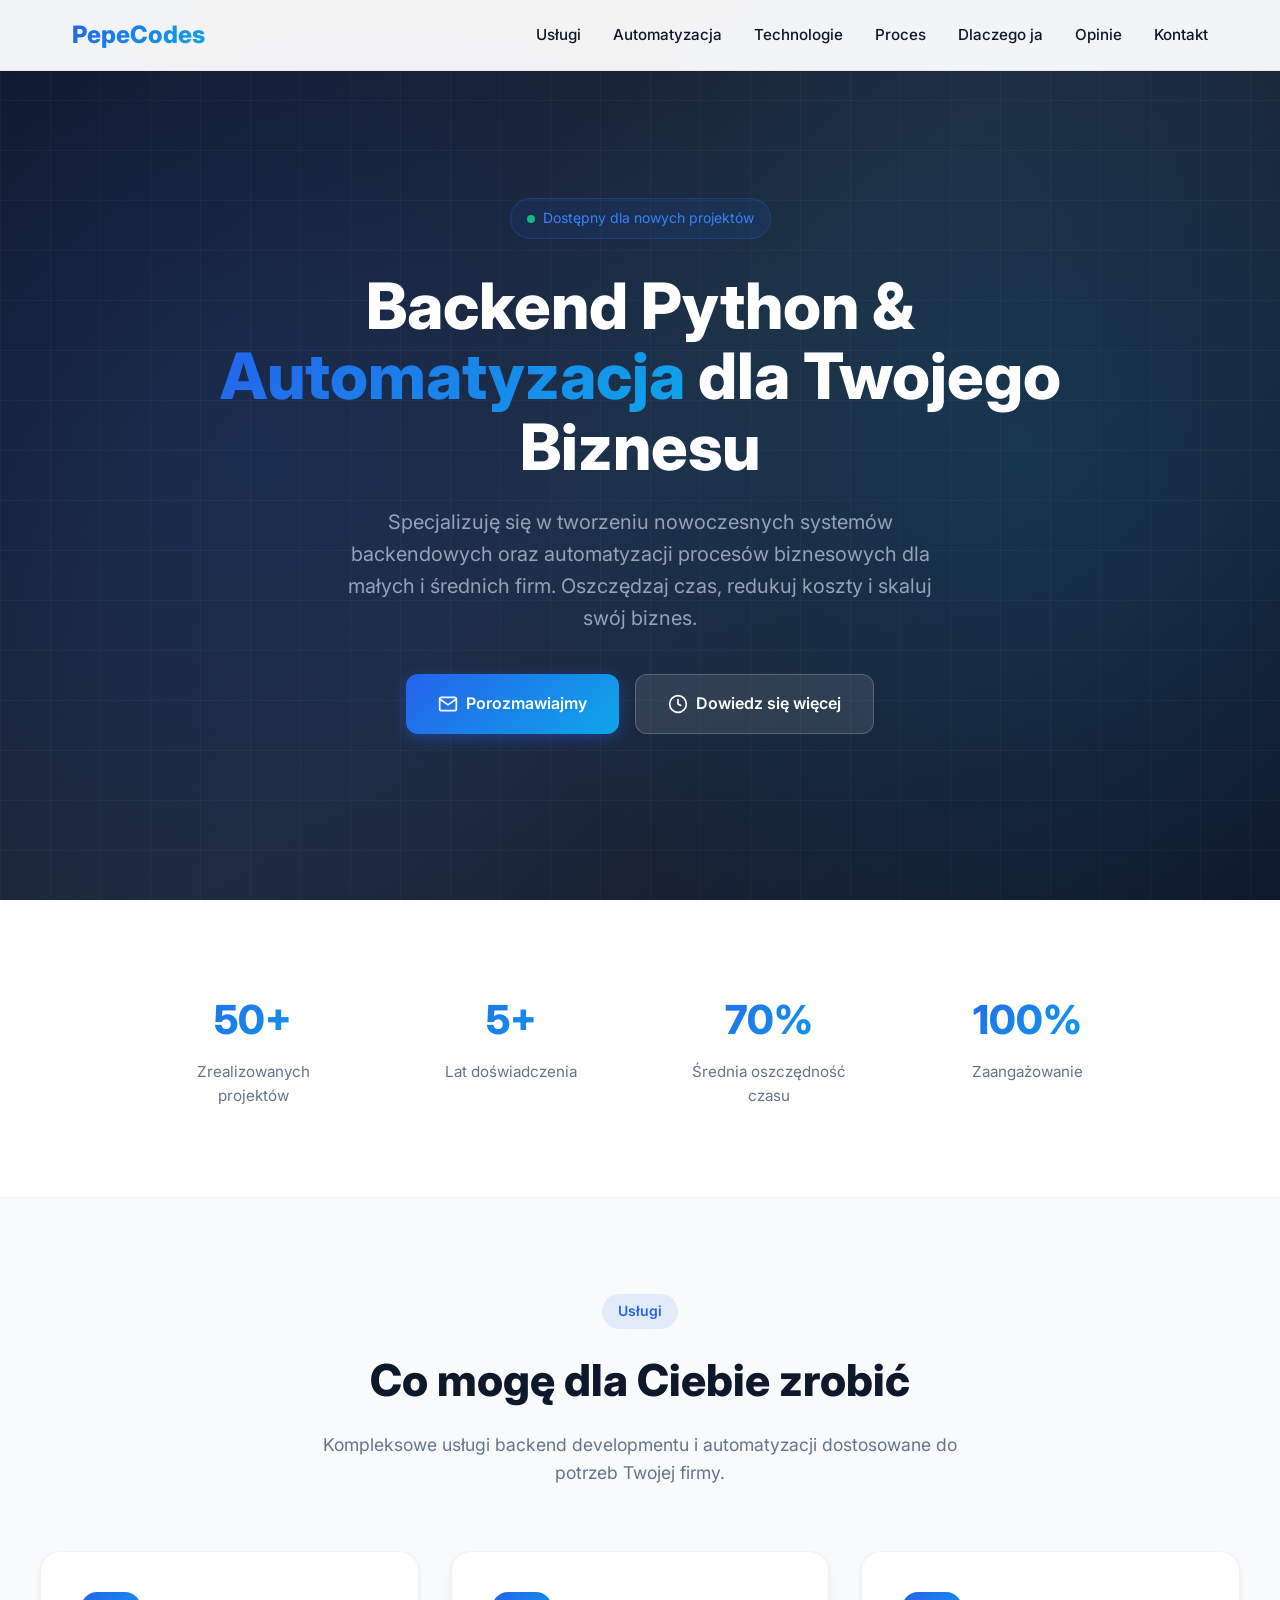
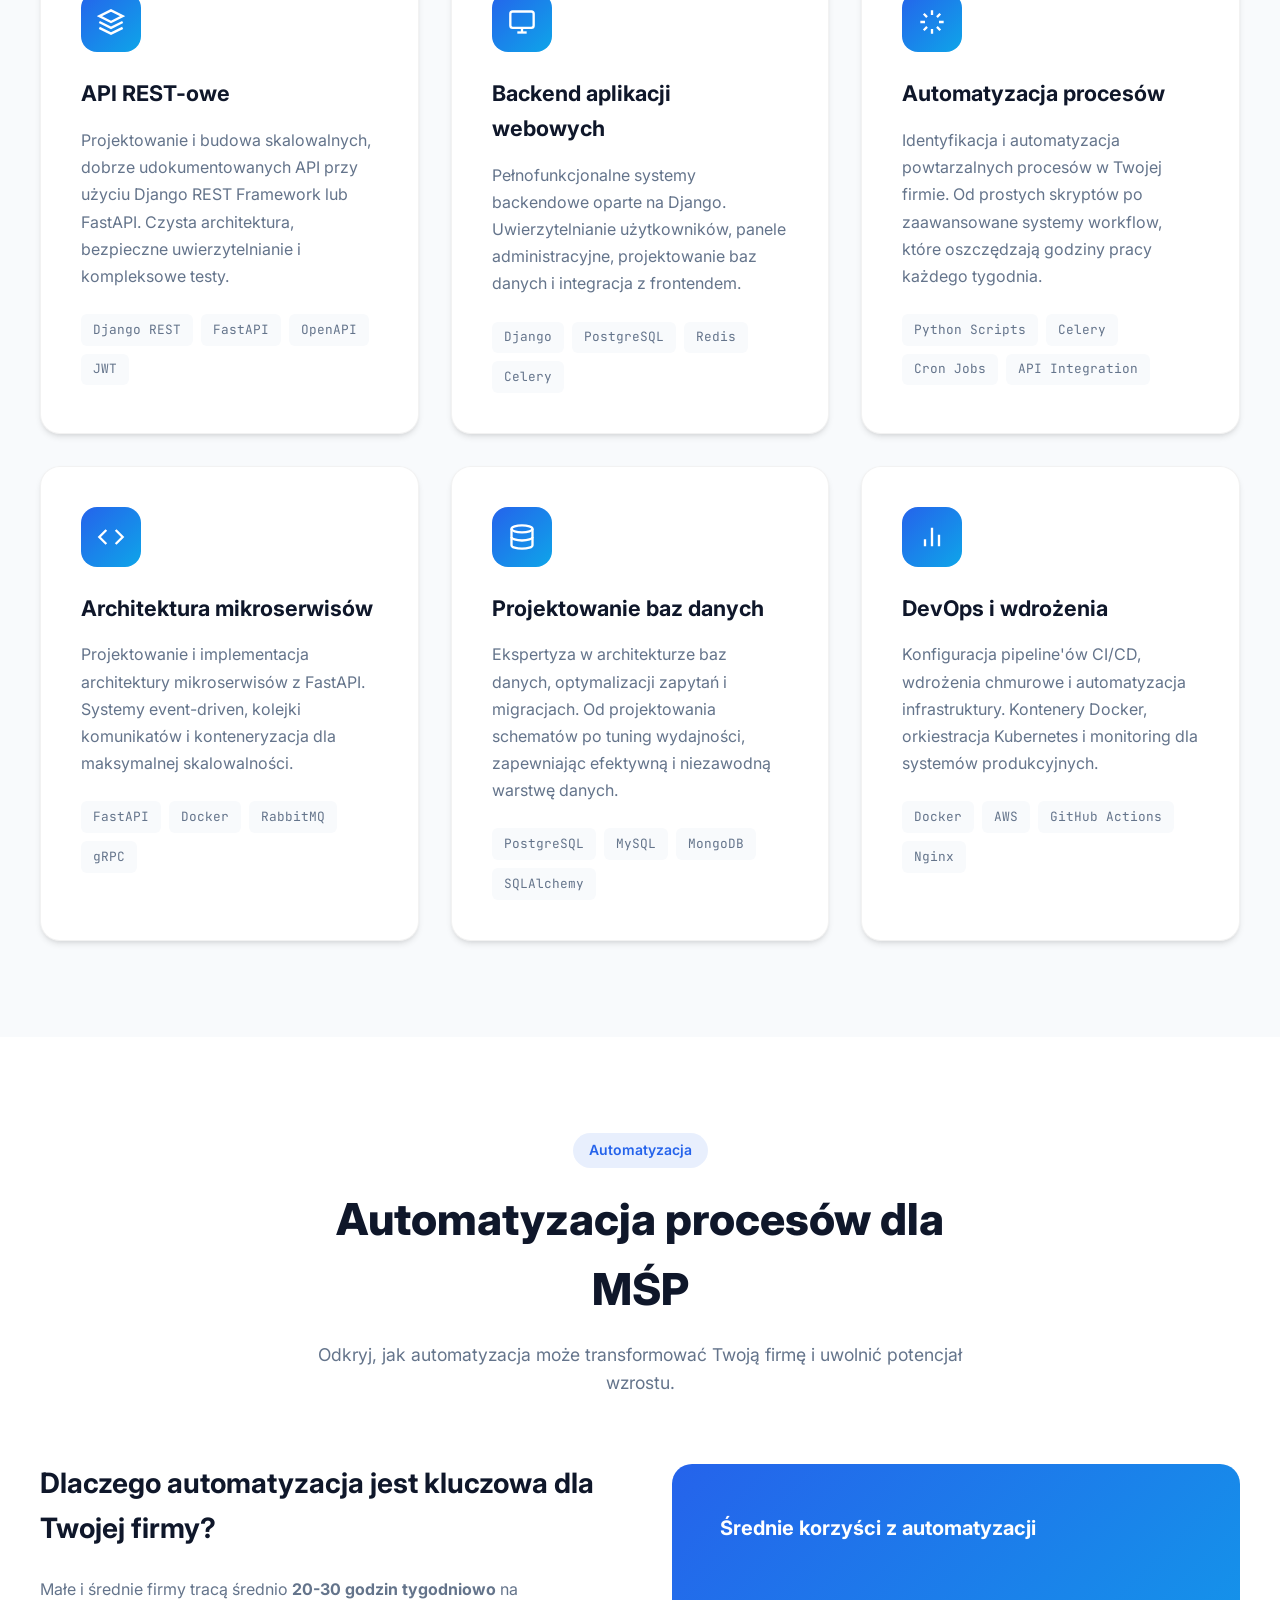
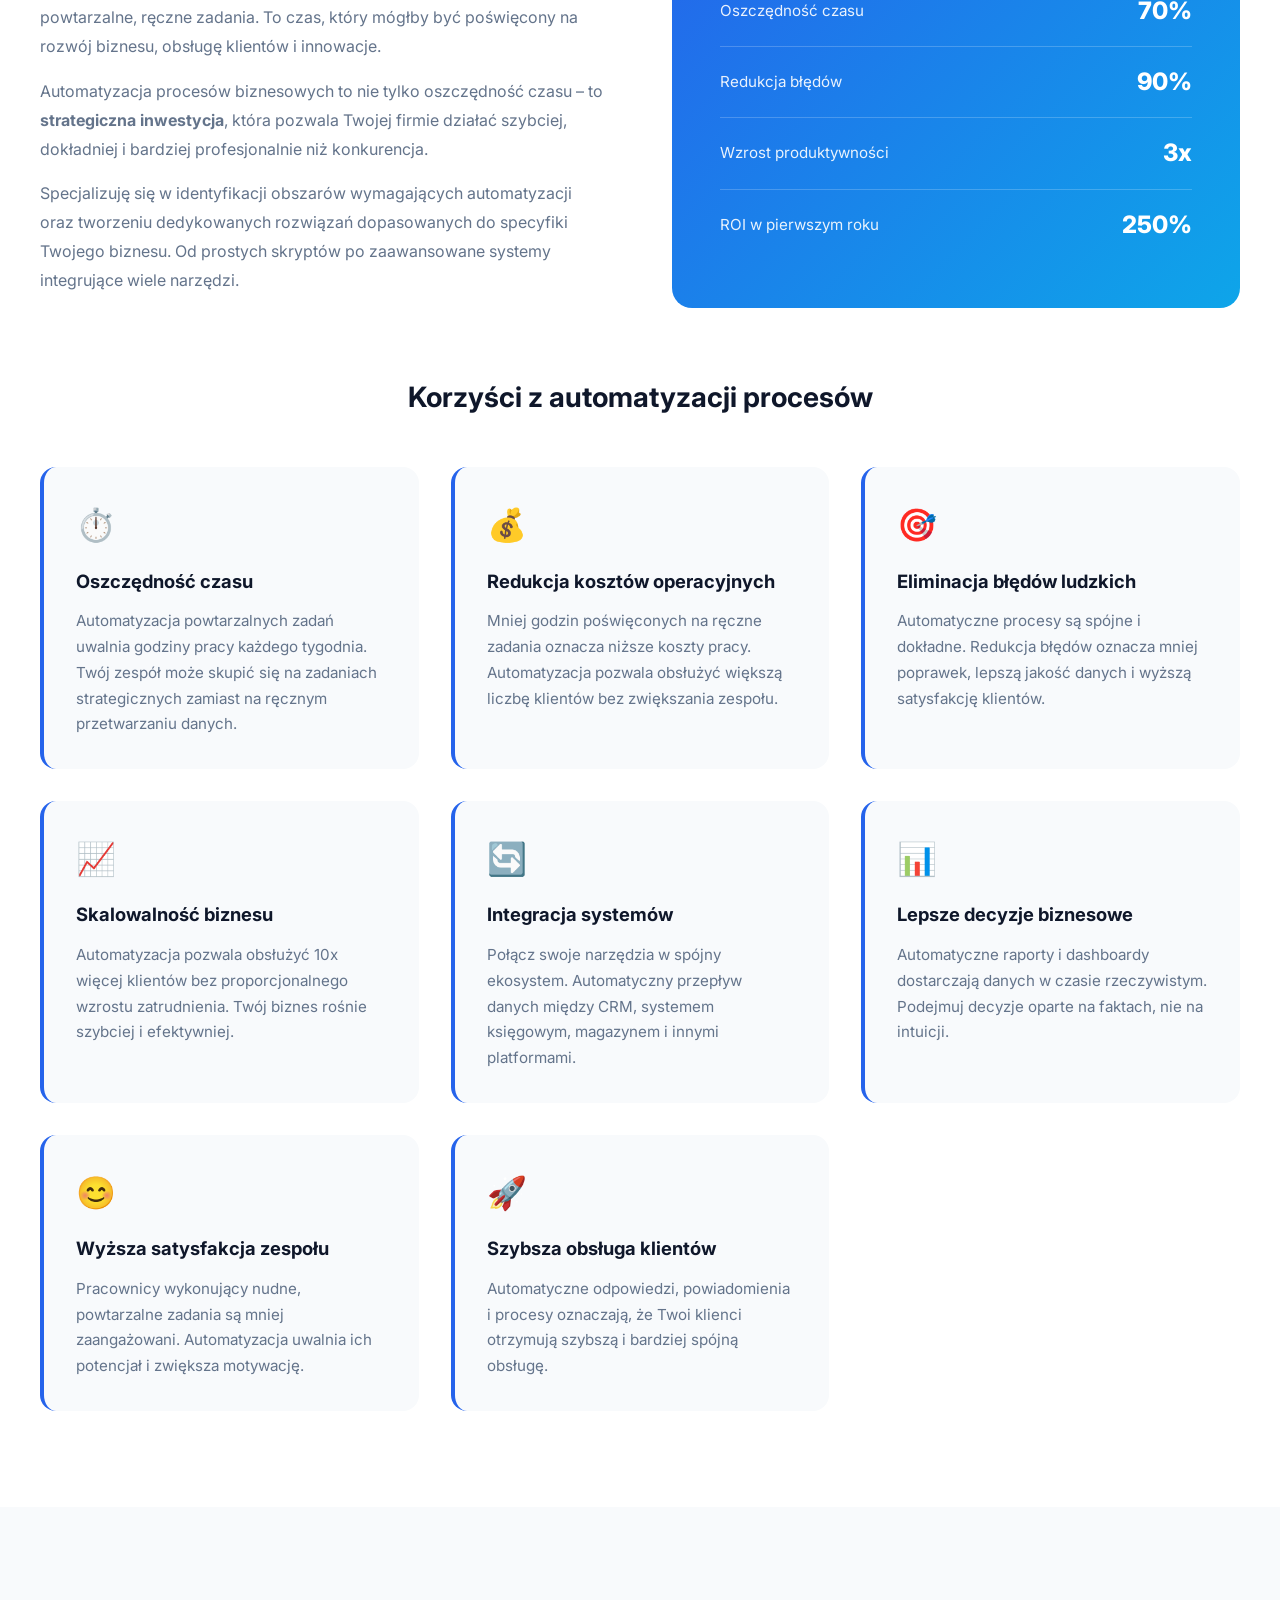
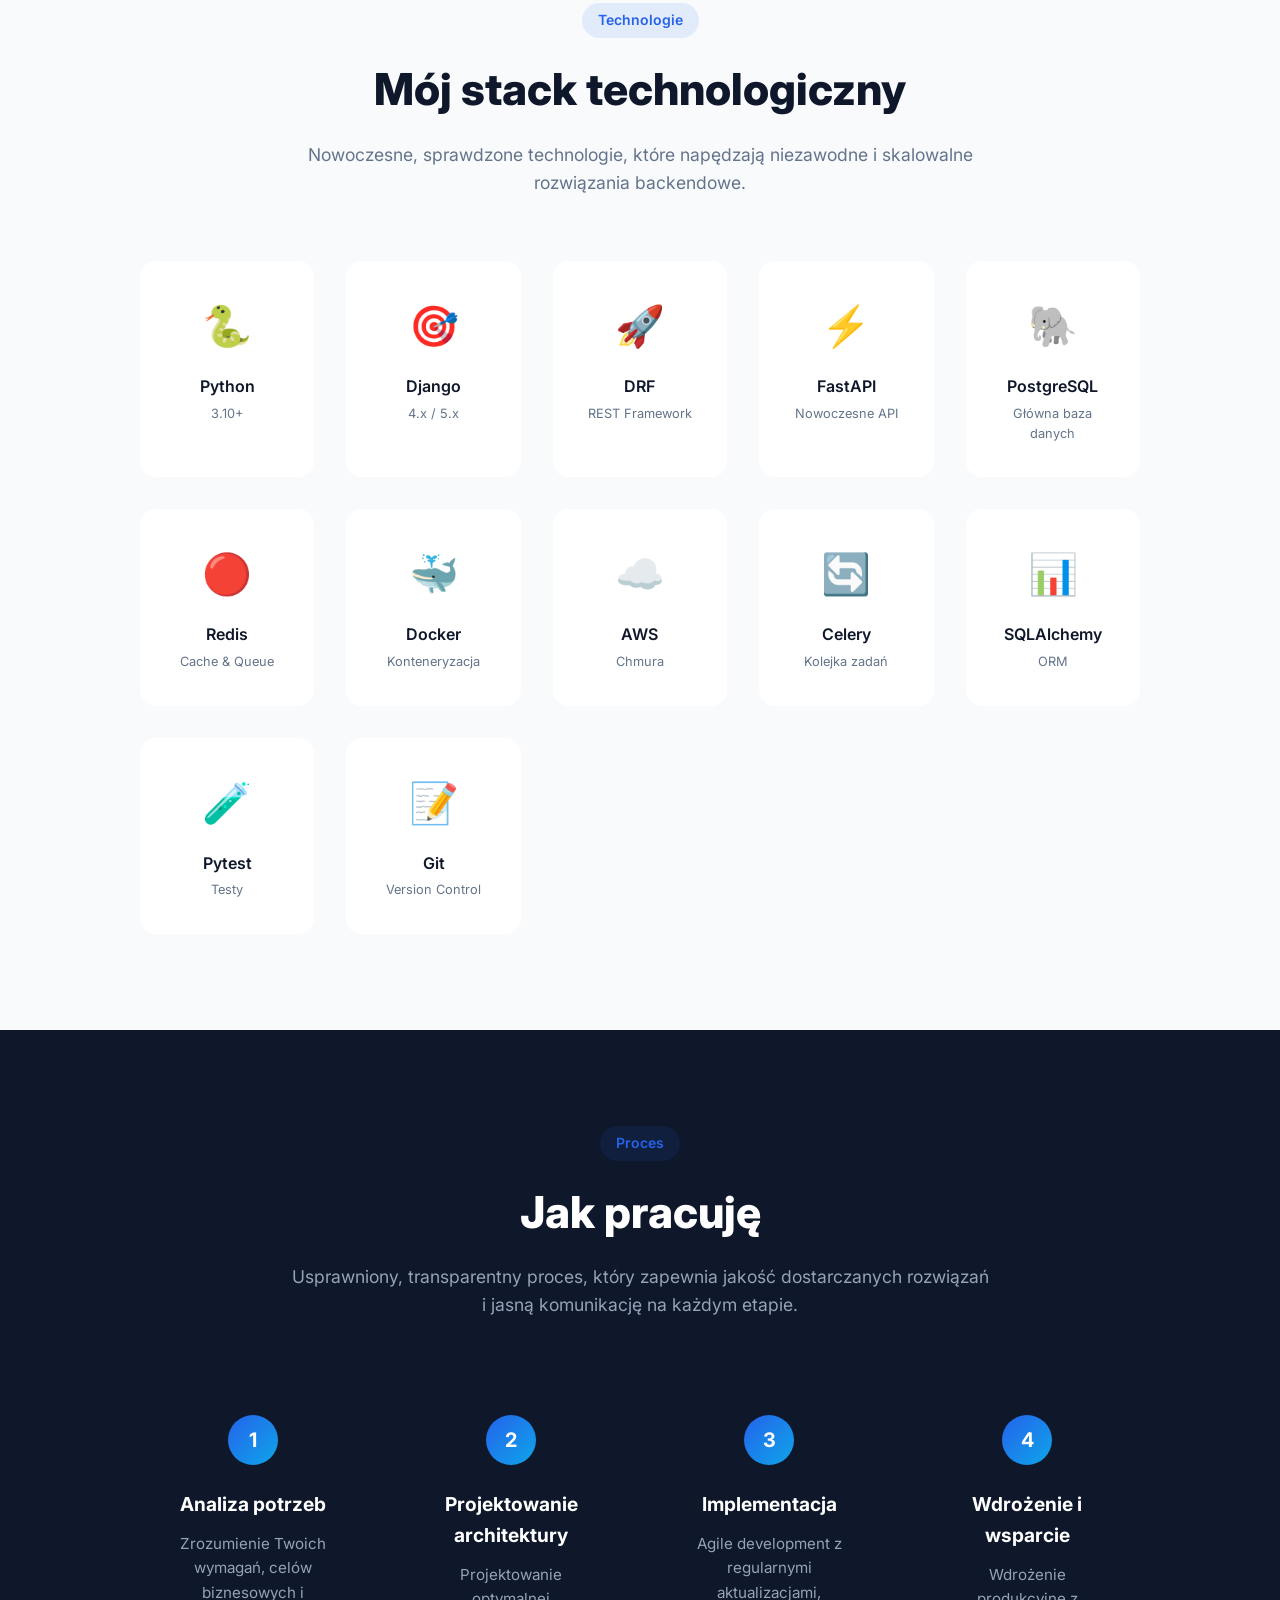
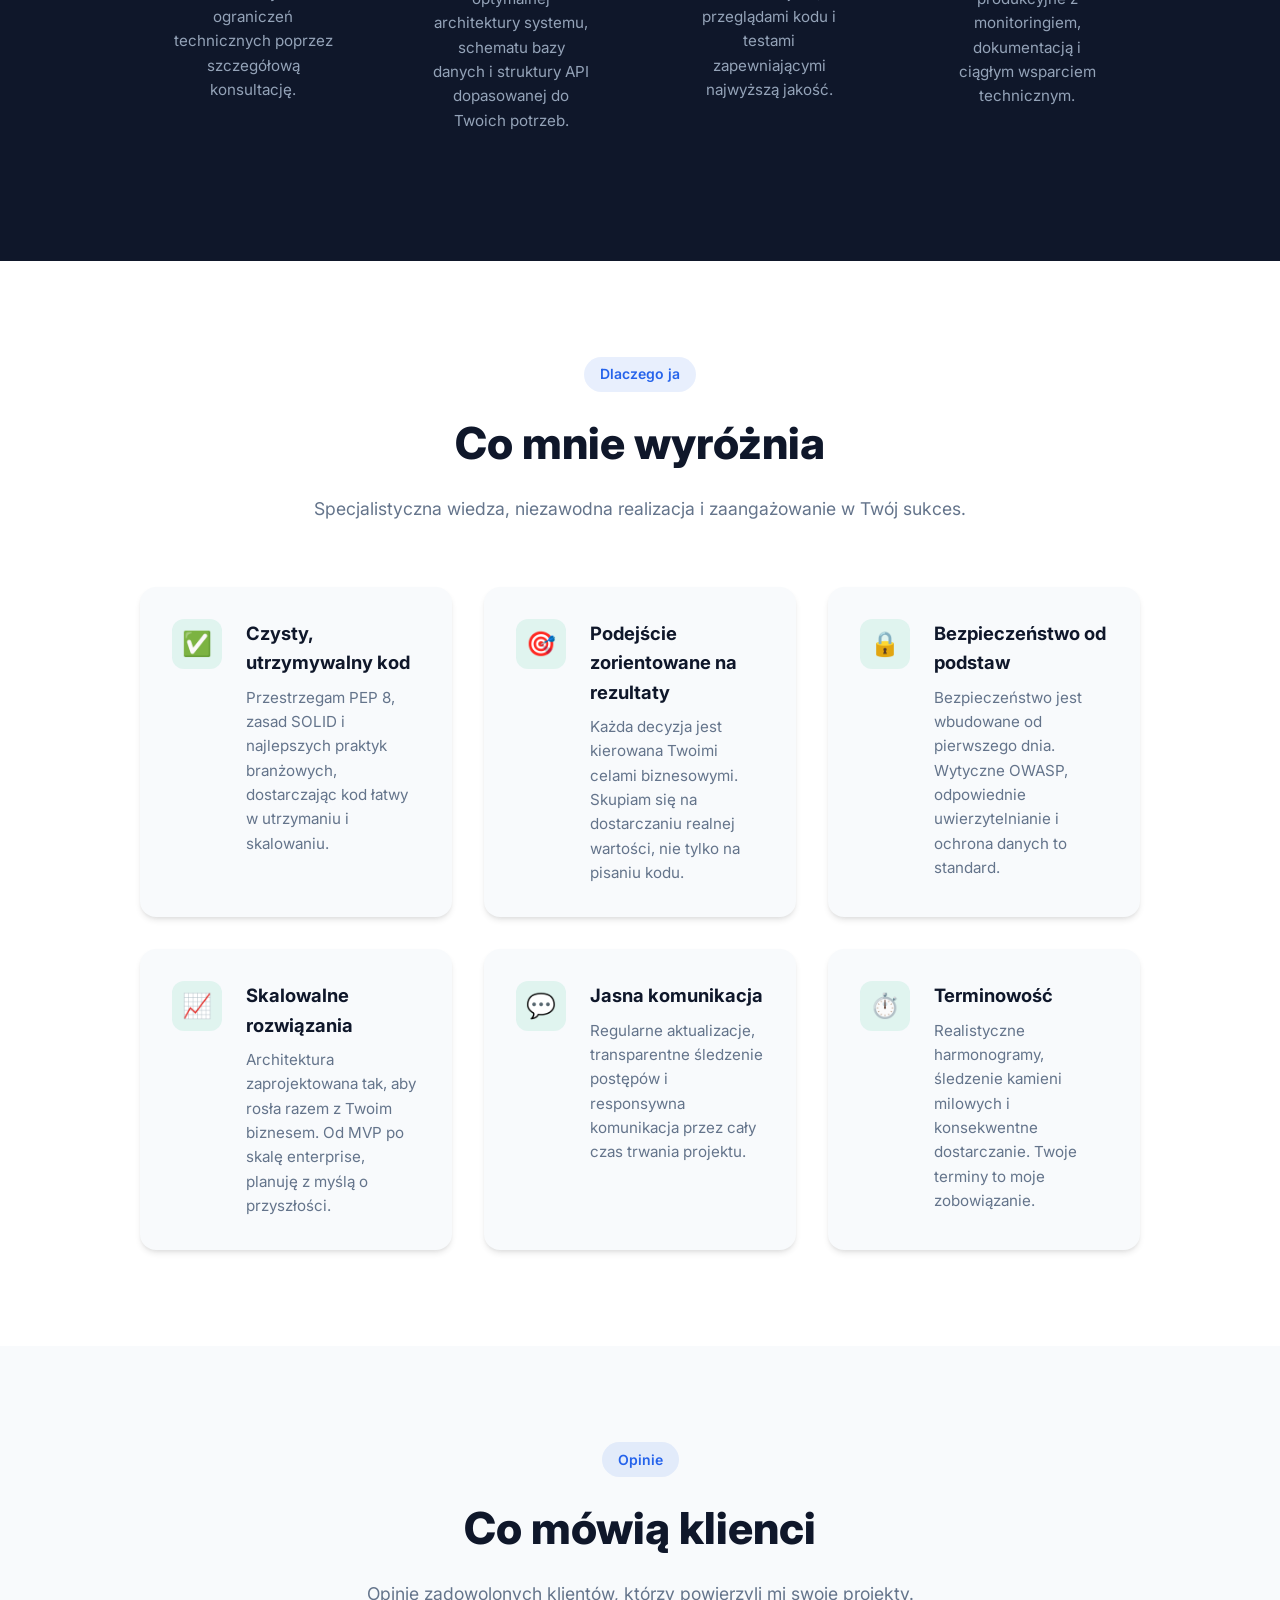
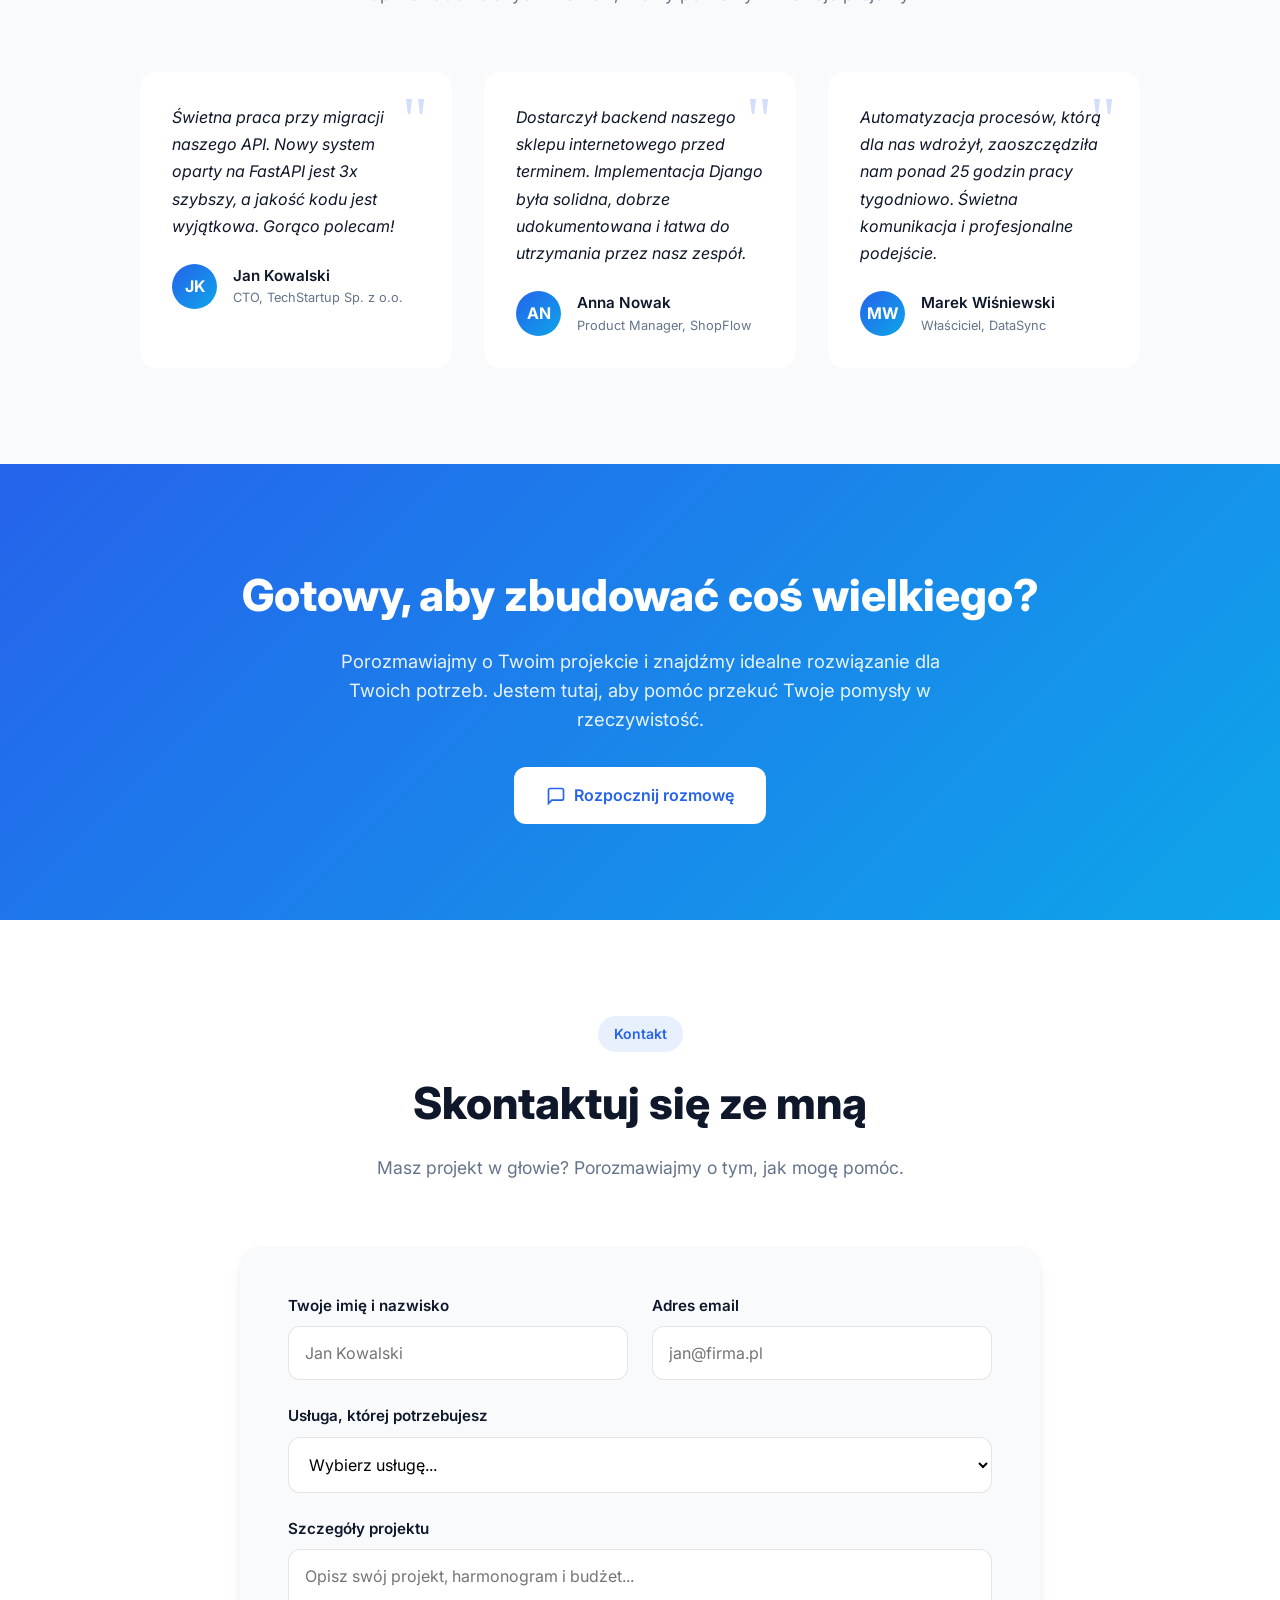
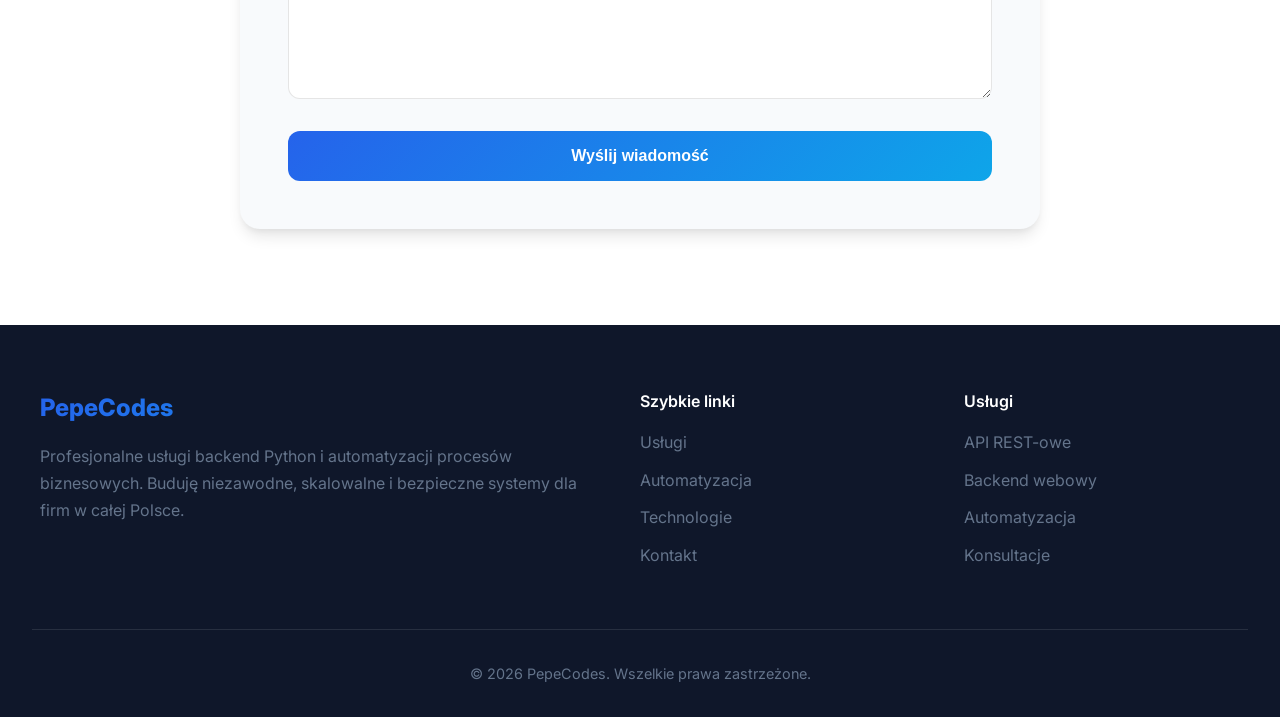
==== index.html @ 6de54ce5 "first commit" ====
<!DOCTYPE html>
<html lang="pl">
<head>
    <meta charset="UTF-8">
    <meta name="viewport" content="width=device-width, initial-scale=1.0">
    <meta http-equiv="X-UA-Compatible" content="IE=edge">
    
    <!-- Primary SEO -->
    <title>PepeCodes | Backend Python & Automatyzacja Procesów Biznesowych</title>
    <meta name="description" content="Profesjonalne usługi backend Python, Django, FastAPI oraz automatyzacja procesów biznesowych dla małych i średnich firm. Tworzenie API REST, mikroserwisów, baz danych i wdrożeń DevOps.">
    <meta name="keywords" content="backend python, programista python, django developer, fastapi developer, automatyzacja procesów, automatyzacja biznesu, API REST, django rest framework, tworzenie stron internetowych, backend developer, python freelancer, mikroserwisy, architektura oprogramowania, baza danych postgresql, docker, devops, python consultant, skrypty python, integracja systemów, optymalizacja procesów, małe i średnie firmy, MŚP">
    <meta name="author" content="PepeCodes">
    <meta name="robots" content="index, follow, max-snippet:-1, max-image-preview:large, max-video-preview:-1">
    <link rel="canonical" href="https://pepecodes.com/pl">
    
    <!-- Language Alternates -->
    <link rel="alternate" hreflang="en" href="https://pepecodes.com/">
    <link rel="alternate" hreflang="pl" href="https://pepecodes.com/pl">
    <link rel="alternate" hreflang="x-default" href="https://pepecodes.com/">
    
    <!-- Open Graph / Facebook -->
    <meta property="og:type" content="website">
    <meta property="og:url" content="https://pepecodes.com/pl">
    <meta property="og:title" content="PepeCodes | Backend Python & Automatyzacja Procesów Biznesowych">
    <meta property="og:description" content="Profesjonalne usługi backend Python, Django, FastAPI oraz automatyzacja procesów biznesowych dla małych i średnich firm.">
    <meta property="og:image" content="https://pepecodes.com/og-image.jpg">
    <meta property="og:image:width" content="1200">
    <meta property="og:image:height" content="630">
    <meta property="og:locale" content="pl_PL">
    <meta property="og:site_name" content="PepeCodes">
    
    <!-- Twitter Card -->
    <meta name="twitter:card" content="summary_large_image">
    <meta name="twitter:url" content="https://pepecodes.com/pl">
    <meta name="twitter:title" content="PepeCodes | Backend Python & Automatyzacja Procesów Biznesowych">
    <meta name="twitter:description" content="Profesjonalne usługi backend Python, Django, FastAPI oraz automatyzacja procesów biznesowych dla małych i średnich firm.">
    <meta name="twitter:image" content="https://pepecodes.com/twitter-image.jpg">
    
    <!-- Additional SEO Meta -->
    <meta name="theme-color" content="#2563eb">
    <meta name="mobile-web-app-capable" content="yes">
    <meta name="apple-mobile-web-app-capable" content="yes">
    <meta name="apple-mobile-web-app-status-bar-style" content="black-translucent">
    <meta name="apple-mobile-web-app-title" content="PepeCodes">
    <meta name="application-name" content="PepeCodes">
    <meta name="msapplication-TileColor" content="#2563eb">
    
    <!-- Favicon -->
    <link rel="icon" type="image/png" sizes="32x32" href="/favicon-32x32.png">
    <link rel="icon" type="image/png" sizes="16x16" href="/favicon-16x16.png">
    <link rel="apple-touch-icon" sizes="180x180" href="/apple-touch-icon.png">
    <link rel="manifest" href="/site.webmanifest">
    
    <!-- Preconnect for performance -->
    <link rel="preconnect" href="https://fonts.googleapis.com">
    <link rel="preconnect" href="https://fonts.gstatic.com" crossorigin>
    <link href="https://fonts.googleapis.com/css2?family=Inter:wght@300;400;500;600;700;800&family=JetBrains+Mono:wght@400;500&display=swap" rel="stylesheet">
    
    <!-- Structured Data - Organization -->
    <script type="application/ld+json">
    {
        "@context": "https://schema.org",
        "@type": "ProfessionalService",
        "name": "PepeCodes",
        "description": "Profesjonalne usługi backend Python, Django, FastAPI oraz automatyzacja procesów biznesowych dla małych i średnich firm.",
        "url": "https://pepecodes.com",
        "email": "kontakt@pepecodes.pl",
        "priceRange": "$$",
        "serviceType": ["Backend Development", "API Development", "Automatyzacja procesów", "Web Development", "DevOps", "Konsultacje"],
        "areaServed": "Polska",
        "knowsAbout": ["Python", "Django", "Django REST Framework", "FastAPI", "PostgreSQL", "Docker", "AWS", "Redis", "Mikroserwisy", "REST API", "Automatyzacja procesów biznesowych"],
        "sameAs": [
            "https://github.com/pepecodes",
            "https://linkedin.com/in/pepecodes"
        ]
    }
    </script>
    
    <!-- Structured Data - WebPage -->
    <script type="application/ld+json">
    {
        "@context": "https://schema.org",
        "@type": "WebPage",
        "name": "PepeCodes | Backend Python & Automatyzacja Procesów Biznesowych",
        "description": "Profesjonalne usługi backend Python, Django, FastAPI oraz automatyzacja procesów biznesowych dla małych i średnich firm.",
        "url": "https://pepecodes.com/pl",
        "inLanguage": "pl",
        "isPartOf": {
            "@type": "WebSite",
            "name": "PepeCodes",
            "url": "https://pepecodes.com"
        }
    }
    </script>
    
    <!-- Structured Data - Services -->
    <script type="application/ld+json">
    {
        "@context": "https://schema.org",
        "@type": "ItemList",
        "name": "Usługi Backend Developmentu",
        "itemListElement": [
            {
                "@type": "Service",
                "position": 1,
                "name": "API REST-owe",
                "description": "Projektowanie i budowa skalowalnych API przy użyciu Django REST Framework lub FastAPI.",
                "serviceType": "API Development"
            },
            {
                "@type": "Service",
                "position": 2,
                "name": "Backend aplikacji webowych",
                "description": "Pełnofunkcjonalne systemy backendowe oparte na Django.",
                "serviceType": "Web Development"
            },
            {
                "@type": "Service",
                "position": 3,
                "name": "Automatyzacja procesów",
                "description": "Identyfikacja i automatyzacja powtarzalnych procesów w firmie.",
                "serviceType": "Business Automation"
            },
            {
                "@type": "Service",
                "position": 4,
                "name": "Architektura mikroserwisów",
                "description": "Projektowanie i implementacja architektury mikroserwisów z FastAPI.",
                "serviceType": "Architecture Consulting"
            },
            {
                "@type": "Service",
                "position": 5,
                "name": "Projektowanie baz danych",
                "description": "Ekspertyza w architekturze baz danych, optymalizacji zapytań i migracjach.",
                "serviceType": "Database Consulting"
            },
            {
                "@type": "Service",
                "position": 6,
                "name": "DevOps i wdrożenia",
                "description": "Konfiguracja pipeline'ów CI/CD, wdrożenia chmurowe i automatyzacja infrastruktury.",
                "serviceType": "DevOps"
            }
        ]
    }
    </script>
    <style>
        :root {
            --primary: #2563eb;
            --primary-dark: #1d4ed8;
            --primary-light: #3b82f6;
            --secondary: #0ea5e9;
            --accent: #10b981;
            --dark: #0f172a;
            --dark-light: #1e293b;
            --gray: #64748b;
            --gray-light: #94a3b8;
            --light: #f8fafc;
            --white: #ffffff;
            --gradient: linear-gradient(135deg, var(--primary) 0%, var(--secondary) 100%);
            --shadow: 0 4px 6px -1px rgba(0, 0, 0, 0.1), 0 2px 4px -1px rgba(0, 0, 0, 0.06);
            --shadow-lg: 0 10px 15px -3px rgba(0, 0, 0, 0.1), 0 4px 6px -2px rgba(0, 0, 0, 0.05);
            --shadow-xl: 0 20px 25px -5px rgba(0, 0, 0, 0.1), 0 10px 10px -5px rgba(0, 0, 0, 0.04);
        }

        * {
            margin: 0;
            padding: 0;
            box-sizing: border-box;
        }

        html {
            scroll-behavior: smooth;
        }

        body {
            font-family: 'Inter', -apple-system, BlinkMacSystemFont, sans-serif;
            line-height: 1.6;
            color: var(--dark);
            background: var(--white);
            overflow-x: hidden;
        }

        /* Navigation */
        nav {
            position: fixed;
            top: 0;
            left: 0;
            right: 0;
            z-index: 1000;
            background: rgba(255, 255, 255, 0.95);
            backdrop-filter: blur(10px);
            border-bottom: 1px solid rgba(0, 0, 0, 0.05);
            transition: all 0.3s ease;
        }

        nav.scrolled {
            box-shadow: var(--shadow);
        }

        .nav-container {
            max-width: 1200px;
            margin: 0 auto;
            padding: 1rem 2rem;
            display: flex;
            justify-content: space-between;
            align-items: center;
        }

        .logo {
            font-size: 1.5rem;
            font-weight: 800;
            background: var(--gradient);
            -webkit-background-clip: text;
            -webkit-text-fill-color: transparent;
            background-clip: text;
            text-decoration: none;
        }

        .nav-links {
            display: flex;
            gap: 2rem;
            list-style: none;
        }

        .nav-links a {
            text-decoration: none;
            color: var(--dark);
            font-weight: 500;
            font-size: 0.95rem;
            transition: color 0.3s ease;
            position: relative;
        }

        .nav-links a::after {
            content: '';
            position: absolute;
            bottom: -4px;
            left: 0;
            width: 0;
            height: 2px;
            background: var(--gradient);
            transition: width 0.3s ease;
        }

        .nav-links a:hover::after {
            width: 100%;
        }

        .nav-links a:hover {
            color: var(--primary);
        }

        .mobile-menu-btn {
            display: none;
            background: none;
            border: none;
            cursor: pointer;
            padding: 0.5rem;
        }

        .mobile-menu-btn span {
            display: block;
            width: 25px;
            height: 2px;
            background: var(--dark);
            margin: 5px 0;
            transition: 0.3s;
        }

        /* Hero Section */
        .hero {
            min-height: 100vh;
            display: flex;
            align-items: center;
            justify-content: center;
            background: linear-gradient(135deg, #0f172a 0%, #1e293b 50%, #0f172a 100%);
            position: relative;
            overflow: hidden;
            padding: 6rem 2rem 4rem;
        }

        .hero::before {
            content: '';
            position: absolute;
            top: 0;
            left: 0;
            right: 0;
            bottom: 0;
            background: 
                radial-gradient(circle at 20% 50%, rgba(37, 99, 235, 0.15) 0%, transparent 50%),
                radial-gradient(circle at 80% 50%, rgba(14, 165, 233, 0.15) 0%, transparent 50%);
            animation: pulse 8s ease-in-out infinite;
        }

        @keyframes pulse {
            0%, 100% { opacity: 0.5; }
            50% { opacity: 1; }
        }

        .hero-grid {
            position: absolute;
            top: 0;
            left: 0;
            right: 0;
            bottom: 0;
            background-image: 
                linear-gradient(rgba(255, 255, 255, 0.03) 1px, transparent 1px),
                linear-gradient(90deg, rgba(255, 255, 255, 0.03) 1px, transparent 1px);
            background-size: 50px 50px;
        }

        .hero-content {
            max-width: 900px;
            text-align: center;
            position: relative;
            z-index: 1;
        }

        .hero-badge {
            display: inline-flex;
            align-items: center;
            gap: 0.5rem;
            background: rgba(37, 99, 235, 0.1);
            border: 1px solid rgba(37, 99, 235, 0.3);
            padding: 0.5rem 1rem;
            border-radius: 50px;
            font-size: 0.875rem;
            color: var(--primary-light);
            margin-bottom: 2rem;
            animation: fadeInUp 0.6s ease;
        }

        .hero-badge::before {
            content: '';
            width: 8px;
            height: 8px;
            background: var(--accent);
            border-radius: 50%;
            animation: blink 2s infinite;
        }

        @keyframes blink {
            0%, 100% { opacity: 1; }
            50% { opacity: 0.3; }
        }

        .hero h1 {
            font-size: clamp(2.5rem, 5vw, 4rem);
            font-weight: 800;
            color: var(--white);
            line-height: 1.1;
            margin-bottom: 1.5rem;
            animation: fadeInUp 0.6s ease 0.1s both;
        }

        .hero h1 span {
            background: var(--gradient);
            -webkit-background-clip: text;
            -webkit-text-fill-color: transparent;
            background-clip: text;
        }

        .hero p {
            font-size: 1.25rem;
            color: var(--gray-light);
            max-width: 600px;
            margin: 0 auto 2.5rem;
            animation: fadeInUp 0.6s ease 0.2s both;
        }

        .hero-buttons {
            display: flex;
            gap: 1rem;
            justify-content: center;
            flex-wrap: wrap;
            animation: fadeInUp 0.6s ease 0.3s both;
        }

        @keyframes fadeInUp {
            from {
                opacity: 0;
                transform: translateY(20px);
            }
            to {
                opacity: 1;
                transform: translateY(0);
            }
        }

        .btn {
            display: inline-flex;
            align-items: center;
            gap: 0.5rem;
            padding: 1rem 2rem;
            border-radius: 12px;
            font-weight: 600;
            font-size: 1rem;
            text-decoration: none;
            transition: all 0.3s ease;
            cursor: pointer;
            border: none;
        }

        .btn-primary {
            background: var(--gradient);
            color: var(--white);
            box-shadow: 0 4px 15px rgba(37, 99, 235, 0.4);
        }

        .btn-primary:hover {
            transform: translateY(-2px);
            box-shadow: 0 8px 25px rgba(37, 99, 235, 0.5);
        }

        .btn-secondary {
            background: rgba(255, 255, 255, 0.1);
            color: var(--white);
            border: 1px solid rgba(255, 255, 255, 0.2);
        }

        .btn-secondary:hover {
            background: rgba(255, 255, 255, 0.15);
            transform: translateY(-2px);
        }

        /* Stats Section */
        .stats {
            background: var(--white);
            padding: 4rem 2rem;
            border-bottom: 1px solid rgba(0, 0, 0, 0.05);
        }

        .stats-grid {
            max-width: 1000px;
            margin: 0 auto;
            display: grid;
            grid-template-columns: repeat(4, 1fr);
            gap: 2rem;
        }

        .stat-item {
            text-align: center;
            padding: 1.5rem;
        }

        .stat-number {
            font-size: 2.5rem;
            font-weight: 800;
            background: var(--gradient);
            -webkit-background-clip: text;
            -webkit-text-fill-color: transparent;
            background-clip: text;
            margin-bottom: 0.5rem;
        }

        .stat-label {
            color: var(--gray);
            font-size: 0.95rem;
        }

        /* Section Styles */
        section {
            padding: 6rem 2rem;
        }

        .section-header {
            text-align: center;
            max-width: 700px;
            margin: 0 auto 4rem;
        }

        .section-tag {
            display: inline-block;
            background: rgba(37, 99, 235, 0.1);
            color: var(--primary);
            padding: 0.4rem 1rem;
            border-radius: 50px;
            font-size: 0.875rem;
            font-weight: 600;
            margin-bottom: 1rem;
        }

        .section-header h2 {
            font-size: clamp(2rem, 4vw, 2.75rem);
            font-weight: 800;
            color: var(--dark);
            margin-bottom: 1rem;
        }

        .section-header p {
            color: var(--gray);
            font-size: 1.1rem;
        }

        /* Services Section */
        .services {
            background: var(--light);
        }

        .services-grid {
            max-width: 1200px;
            margin: 0 auto;
            display: grid;
            grid-template-columns: repeat(auto-fit, minmax(320px, 1fr));
            gap: 2rem;
        }

        .service-card {
            background: var(--white);
            padding: 2.5rem;
            border-radius: 20px;
            box-shadow: var(--shadow);
            transition: all 0.3s ease;
            border: 1px solid rgba(0, 0, 0, 0.05);
        }

        .service-card:hover {
            transform: translateY(-5px);
            box-shadow: var(--shadow-xl);
        }

        .service-icon {
            width: 60px;
            height: 60px;
            background: var(--gradient);
            border-radius: 16px;
            display: flex;
            align-items: center;
            justify-content: center;
            margin-bottom: 1.5rem;
            font-size: 1.5rem;
        }

        .service-card h3 {
            font-size: 1.35rem;
            font-weight: 700;
            color: var(--dark);
            margin-bottom: 1rem;
        }

        .service-card p {
            color: var(--gray);
            line-height: 1.7;
        }

        .service-tags {
            display: flex;
            flex-wrap: wrap;
            gap: 0.5rem;
            margin-top: 1.5rem;
        }

        .service-tag {
            background: var(--light);
            color: var(--gray);
            padding: 0.35rem 0.75rem;
            border-radius: 6px;
            font-size: 0.8rem;
            font-family: 'JetBrains Mono', monospace;
        }

        /* Automation Section */
        .automation {
            background: var(--white);
        }

        .automation-content {
            max-width: 1200px;
            margin: 0 auto;
        }

        .automation-intro {
            display: grid;
            grid-template-columns: 1fr 1fr;
            gap: 4rem;
            align-items: center;
            margin-bottom: 4rem;
        }

        .automation-text h3 {
            font-size: 1.75rem;
            font-weight: 700;
            color: var(--dark);
            margin-bottom: 1.5rem;
        }

        .automation-text p {
            color: var(--gray);
            line-height: 1.8;
            margin-bottom: 1rem;
        }

        .automation-visual {
            background: var(--gradient);
            border-radius: 20px;
            padding: 3rem;
            color: var(--white);
        }

        .automation-visual h4 {
            font-size: 1.25rem;
            font-weight: 700;
            margin-bottom: 2rem;
        }

        .automation-stat {
            display: flex;
            justify-content: space-between;
            align-items: center;
            padding: 1rem 0;
            border-bottom: 1px solid rgba(255, 255, 255, 0.2);
        }

        .automation-stat:last-child {
            border-bottom: none;
        }

        .automation-stat-label {
            font-size: 0.95rem;
            opacity: 0.9;
        }

        .automation-stat-value {
            font-size: 1.5rem;
            font-weight: 800;
        }

        .benefits-grid {
            display: grid;
            grid-template-columns: repeat(auto-fit, minmax(280px, 1fr));
            gap: 2rem;
        }

        .benefit-card {
            background: var(--light);
            padding: 2rem;
            border-radius: 16px;
            border-left: 4px solid var(--primary);
            transition: all 0.3s ease;
        }

        .benefit-card:hover {
            transform: translateY(-3px);
            box-shadow: var(--shadow-lg);
        }

        .benefit-icon {
            font-size: 2rem;
            margin-bottom: 1rem;
        }

        .benefit-card h4 {
            font-size: 1.15rem;
            font-weight: 700;
            color: var(--dark);
            margin-bottom: 0.75rem;
        }

        .benefit-card p {
            color: var(--gray);
            font-size: 0.95rem;
            line-height: 1.7;
        }

        /* Technologies Section */
        .technologies {
            background: var(--light);
        }

        .tech-grid {
            max-width: 1000px;
            margin: 0 auto;
            display: grid;
            grid-template-columns: repeat(auto-fit, minmax(150px, 1fr));
            gap: 2rem;
        }

        .tech-item {
            background: var(--white);
            padding: 2rem 1.5rem;
            border-radius: 16px;
            text-align: center;
            transition: all 0.3s ease;
            border: 1px solid transparent;
        }

        .tech-item:hover {
            border-color: var(--primary);
            transform: translateY(-3px);
            box-shadow: var(--shadow-lg);
        }

        .tech-icon {
            font-size: 2.5rem;
            margin-bottom: 1rem;
        }

        .tech-item h4 {
            font-size: 1rem;
            font-weight: 600;
            color: var(--dark);
            margin-bottom: 0.25rem;
        }

        .tech-item p {
            font-size: 0.8rem;
            color: var(--gray);
        }

        /* Process Section */
        .process {
            background: var(--dark);
            color: var(--white);
        }

        .process .section-header h2 {
            color: var(--white);
        }

        .process .section-header p {
            color: var(--gray-light);
        }

        .process-grid {
            max-width: 1000px;
            margin: 0 auto;
            display: grid;
            grid-template-columns: repeat(auto-fit, minmax(220px, 1fr));
            gap: 2rem;
        }

        .process-step {
            text-align: center;
            padding: 2rem;
            position: relative;
        }

        .step-number {
            width: 50px;
            height: 50px;
            background: var(--gradient);
            border-radius: 50%;
            display: flex;
            align-items: center;
            justify-content: center;
            font-size: 1.25rem;
            font-weight: 700;
            margin: 0 auto 1.5rem;
        }

        .process-step h3 {
            font-size: 1.2rem;
            font-weight: 700;
            margin-bottom: 0.75rem;
        }

        .process-step p {
            color: var(--gray-light);
            font-size: 0.95rem;
        }

        /* Why Choose Me Section */
        .why-me {
            background: var(--white);
        }

        .why-grid {
            max-width: 1000px;
            margin: 0 auto;
            display: grid;
            grid-template-columns: repeat(auto-fit, minmax(280px, 1fr));
            gap: 2rem;
        }

        .why-item {
            background: var(--light);
            padding: 2rem;
            border-radius: 16px;
            display: flex;
            gap: 1.5rem;
            align-items: flex-start;
            box-shadow: var(--shadow);
            transition: all 0.3s ease;
        }

        .why-item:hover {
            transform: translateY(-3px);
            box-shadow: var(--shadow-lg);
        }

        .why-icon {
            width: 50px;
            height: 50px;
            min-width: 50px;
            background: rgba(16, 185, 129, 0.1);
            border-radius: 12px;
            display: flex;
            align-items: center;
            justify-content: center;
            font-size: 1.5rem;
        }

        .why-item h3 {
            font-size: 1.15rem;
            font-weight: 700;
            color: var(--dark);
            margin-bottom: 0.5rem;
        }

        .why-item p {
            color: var(--gray);
            font-size: 0.95rem;
        }

        /* Testimonials Section */
        .testimonials {
            background: var(--light);
        }

        .testimonials-grid {
            max-width: 1000px;
            margin: 0 auto;
            display: grid;
            grid-template-columns: repeat(auto-fit, minmax(300px, 1fr));
            gap: 2rem;
        }

        .testimonial-card {
            background: var(--white);
            padding: 2rem;
            border-radius: 16px;
            position: relative;
        }

        .testimonial-card::before {
            content: '"';
            position: absolute;
            top: 1rem;
            right: 1.5rem;
            font-size: 4rem;
            color: var(--primary);
            opacity: 0.2;
            font-family: Georgia, serif;
            line-height: 1;
        }

        .testimonial-text {
            color: var(--dark);
            font-style: italic;
            margin-bottom: 1.5rem;
            line-height: 1.7;
        }

        .testimonial-author {
            display: flex;
            align-items: center;
            gap: 1rem;
        }

        .author-avatar {
            width: 45px;
            height: 45px;
            background: var(--gradient);
            border-radius: 50%;
            display: flex;
            align-items: center;
            justify-content: center;
            color: var(--white);
            font-weight: 700;
        }

        .author-info h4 {
            font-size: 0.95rem;
            font-weight: 600;
            color: var(--dark);
        }

        .author-info p {
            font-size: 0.8rem;
            color: var(--gray);
        }

        /* CTA Section */
        .cta {
            background: var(--gradient);
            text-align: center;
            padding: 6rem 2rem;
        }

        .cta h2 {
            font-size: clamp(2rem, 4vw, 2.75rem);
            font-weight: 800;
            color: var(--white);
            margin-bottom: 1rem;
        }

        .cta p {
            color: rgba(255, 255, 255, 0.9);
            font-size: 1.15rem;
            max-width: 600px;
            margin: 0 auto 2rem;
        }

        .cta .btn {
            background: var(--white);
            color: var(--primary);
        }

        .cta .btn:hover {
            transform: translateY(-2px);
            box-shadow: 0 10px 30px rgba(0, 0, 0, 0.2);
        }

        /* Contact Section */
        .contact {
            background: var(--white);
        }

        .contact-container {
            max-width: 800px;
            margin: 0 auto;
        }

        .contact-grid {
            display: grid;
            grid-template-columns: repeat(auto-fit, minmax(200px, 1fr));
            gap: 2rem;
            margin-bottom: 3rem;
        }

        .contact-item {
            background: var(--light);
            padding: 2rem;
            border-radius: 16px;
            text-align: center;
            box-shadow: var(--shadow);
        }

        .contact-icon {
            width: 50px;
            height: 50px;
            background: var(--gradient);
            border-radius: 12px;
            display: flex;
            align-items: center;
            justify-content: center;
            margin: 0 auto 1rem;
            font-size: 1.25rem;
        }

        .contact-item h4 {
            font-size: 1rem;
            font-weight: 600;
            color: var(--dark);
            margin-bottom: 0.5rem;
        }

        .contact-item a {
            color: var(--primary);
            text-decoration: none;
            font-size: 0.95rem;
        }

        .contact-item a:hover {
            text-decoration: underline;
        }

        .contact-form {
            background: var(--light);
            padding: 3rem;
            border-radius: 20px;
            box-shadow: var(--shadow-lg);
        }

        .form-group {
            margin-bottom: 1.5rem;
        }

        .form-group label {
            display: block;
            font-weight: 600;
            color: var(--dark);
            margin-bottom: 0.5rem;
            font-size: 0.95rem;
        }

        .form-group input,
        .form-group textarea,
        .form-group select {
            width: 100%;
            padding: 1rem;
            border: 1px solid rgba(0, 0, 0, 0.1);
            border-radius: 12px;
            font-family: inherit;
            font-size: 1rem;
            transition: all 0.3s ease;
            background: var(--white);
        }

        .form-group input:focus,
        .form-group textarea:focus,
        .form-group select:focus {
            outline: none;
            border-color: var(--primary);
            box-shadow: 0 0 0 3px rgba(37, 99, 235, 0.1);
        }

        .form-group textarea {
            min-height: 150px;
            resize: vertical;
        }

        .form-row {
            display: grid;
            grid-template-columns: repeat(2, 1fr);
            gap: 1.5rem;
        }

        .submit-btn {
            width: 100%;
            padding: 1rem;
            background: var(--gradient);
            color: var(--white);
            border: none;
            border-radius: 12px;
            font-size: 1rem;
            font-weight: 600;
            cursor: pointer;
            transition: all 0.3s ease;
        }

        .submit-btn:hover {
            transform: translateY(-2px);
            box-shadow: 0 8px 25px rgba(37, 99, 235, 0.4);
        }

        /* Footer */
        footer {
            background: var(--dark);
            color: var(--gray-light);
            padding: 4rem 2rem 2rem;
        }

        .footer-content {
            max-width: 1200px;
            margin: 0 auto;
            display: grid;
            grid-template-columns: 2fr 1fr 1fr;
            gap: 3rem;
            margin-bottom: 3rem;
        }

        .footer-brand h3 {
            font-size: 1.5rem;
            font-weight: 800;
            background: var(--gradient);
            -webkit-background-clip: text;
            -webkit-text-fill-color: transparent;
            background-clip: text;
            margin-bottom: 1rem;
        }

        .footer-brand p {
            color: var(--gray);
            line-height: 1.7;
        }

        .footer-links h4 {
            color: var(--white);
            font-size: 1rem;
            font-weight: 600;
            margin-bottom: 1rem;
        }

        .footer-links ul {
            list-style: none;
        }

        .footer-links li {
            margin-bottom: 0.75rem;
        }

        .footer-links a {
            color: var(--gray);
            text-decoration: none;
            transition: color 0.3s ease;
        }

        .footer-links a:hover {
            color: var(--primary-light);
        }

        .footer-bottom {
            border-top: 1px solid rgba(255, 255, 255, 0.1);
            padding-top: 2rem;
            text-align: center;
            color: var(--gray);
            font-size: 0.9rem;
        }

        /* Responsive */
        @media (max-width: 768px) {
            .nav-links {
                display: none;
                position: absolute;
                top: 100%;
                left: 0;
                right: 0;
                background: var(--white);
                flex-direction: column;
                padding: 1rem 2rem;
                gap: 1rem;
                box-shadow: var(--shadow);
            }

            .nav-links.active {
                display: flex;
            }

            .mobile-menu-btn {
                display: block;
            }

            .stats-grid {
                grid-template-columns: repeat(2, 1fr);
            }

            .automation-intro {
                grid-template-columns: 1fr;
                gap: 2rem;
            }

            .form-row {
                grid-template-columns: 1fr;
            }

            .footer-content {
                grid-template-columns: 1fr;
            }

            .hero-buttons {
                flex-direction: column;
                align-items: center;
            }
        }

        @media (max-width: 480px) {
            .stats-grid {
                grid-template-columns: 1fr;
            }

            section {
                padding: 4rem 1.5rem;
            }

            .contact-form {
                padding: 2rem 1.5rem;
            }
        }
    </style>
</head>
<body>
    <!-- Skip to content link for accessibility -->
    <a href="#main-content" class="skip-link" style="position:absolute;left:-9999px;top:auto;width:1px;height:1px;overflow:hidden;">Przejdź do głównej treści</a>
    
    <!-- Navigation -->
    <nav id="navbar" role="navigation" aria-label="Main navigation">
        <div class="nav-container">
            <a href="#" class="logo">PepeCodes</a>
            <ul class="nav-links" id="navLinks">
                <li><a href="#services">Usługi</a></li>
                <li><a href="#automation">Automatyzacja</a></li>
                <li><a href="#technologies">Technologie</a></li>
                <li><a href="#process">Proces</a></li>
                <li><a href="#why-me">Dlaczego ja</a></li>
                <li><a href="#testimonials">Opinie</a></li>
                <li><a href="#contact">Kontakt</a></li>
            </ul>
            <button class="mobile-menu-btn" id="mobileMenuBtn" aria-label="Toggle menu">
                <span></span>
                <span></span>
                <span></span>
            </button>
        </div>
    </nav>

    <!-- Hero Section -->
    <main id="main-content">
    <section class="hero" id="home" aria-label="Wprowadzenie">
        <div class="hero-grid"></div>
        <div class="hero-content">
            <div class="hero-badge">Dostępny dla nowych projektów</div>
            <h1>Backend Python & <span>Automatyzacja</span> dla Twojego Biznesu</h1>
            <p>Specjalizuję się w tworzeniu nowoczesnych systemów backendowych oraz automatyzacji procesów biznesowych dla małych i średnich firm. Oszczędzaj czas, redukuj koszty i skaluj swój biznes.</p>
            <div class="hero-buttons">
                <a href="#contact" class="btn btn-primary">
                    <svg width="20" height="20" viewBox="0 0 24 24" fill="none" stroke="currentColor" stroke-width="2">
                        <path d="M4 4h16c1.1 0 2 .9 2 2v12c0 1.1-.9 2-2 2H4c-1.1 0-2-.9-2-2V6c0-1.1.9-2 2-2z"></path>
                        <polyline points="22,6 12,13 2,6"></polyline>
                    </svg>
                    Porozmawiajmy
                </a>
                <a href="#automation" class="btn btn-secondary">
                    <svg width="20" height="20" viewBox="0 0 24 24" fill="none" stroke="currentColor" stroke-width="2">
                        <circle cx="12" cy="12" r="10"></circle>
                        <polyline points="12 6 12 12 16 14"></polyline>
                    </svg>
                    Dowiedz się więcej
                </a>
            </div>
        </div>
    </section>

    <!-- Stats Section -->
    <section class="stats">
        <div class="stats-grid">
            <div class="stat-item">
                <div class="stat-number">50+</div>
                <div class="stat-label">Zrealizowanych projektów</div>
            </div>
            <div class="stat-item">
                <div class="stat-number">5+</div>
                <div class="stat-label">Lat doświadczenia</div>
            </div>
            <div class="stat-item">
                <div class="stat-number">70%</div>
                <div class="stat-label">Średnia oszczędność czasu</div>
            </div>
            <div class="stat-item">
                <div class="stat-number">100%</div>
                <div class="stat-label">Zaangażowanie</div>
            </div>
        </div>
    </section>

    <!-- Services Section -->
    <section class="services" id="services">
        <div class="section-header">
            <span class="section-tag">Usługi</span>
            <h2>Co mogę dla Ciebie zrobić</h2>
            <p>Kompleksowe usługi backend developmentu i automatyzacji dostosowane do potrzeb Twojej firmy.</p>
        </div>
        <div class="services-grid">
            <div class="service-card">
                <div class="service-icon">
                    <svg width="28" height="28" viewBox="0 0 24 24" fill="none" stroke="white" stroke-width="2">
                        <path d="M12 2L2 7l10 5 10-5-10-5zM2 17l10 5 10-5M2 12l10 5 10-5"></path>
                    </svg>
                </div>
                <h3>API REST-owe</h3>
                <p>Projektowanie i budowa skalowalnych, dobrze udokumentowanych API przy użyciu Django REST Framework lub FastAPI. Czysta architektura, bezpieczne uwierzytelnianie i kompleksowe testy.</p>
                <div class="service-tags">
                    <span class="service-tag">Django REST</span>
                    <span class="service-tag">FastAPI</span>
                    <span class="service-tag">OpenAPI</span>
                    <span class="service-tag">JWT</span>
                </div>
            </div>
            <div class="service-card">
                <div class="service-icon">
                    <svg width="28" height="28" viewBox="0 0 24 24" fill="none" stroke="white" stroke-width="2">
                        <rect x="2" y="3" width="20" height="14" rx="2" ry="2"></rect>
                        <line x1="8" y1="21" x2="16" y2="21"></line>
                        <line x1="12" y1="17" x2="12" y2="21"></line>
                    </svg>
                </div>
                <h3>Backend aplikacji webowych</h3>
                <p>Pełnofunkcjonalne systemy backendowe oparte na Django. Uwierzytelnianie użytkowników, panele administracyjne, projektowanie baz danych i integracja z frontendem.</p>
                <div class="service-tags">
                    <span class="service-tag">Django</span>
                    <span class="service-tag">PostgreSQL</span>
                    <span class="service-tag">Redis</span>
                    <span class="service-tag">Celery</span>
                </div>
            </div>
            <div class="service-card">
                <div class="service-icon">
                    <svg width="28" height="28" viewBox="0 0 24 24" fill="none" stroke="white" stroke-width="2">
                        <path d="M12 2v4M12 18v4M4.93 4.93l2.83 2.83M16.24 16.24l2.83 2.83M2 12h4M18 12h4M4.93 19.07l2.83-2.83M16.24 7.76l2.83-2.83"></path>
                    </svg>
                </div>
                <h3>Automatyzacja procesów</h3>
                <p>Identyfikacja i automatyzacja powtarzalnych procesów w Twojej firmie. Od prostych skryptów po zaawansowane systemy workflow, które oszczędzają godziny pracy każdego tygodnia.</p>
                <div class="service-tags">
                    <span class="service-tag">Python Scripts</span>
                    <span class="service-tag">Celery</span>
                    <span class="service-tag">Cron Jobs</span>
                    <span class="service-tag">API Integration</span>
                </div>
            </div>
            <div class="service-card">
                <div class="service-icon">
                    <svg width="28" height="28" viewBox="0 0 24 24" fill="none" stroke="white" stroke-width="2">
                        <polyline points="16 18 22 12 16 6"></polyline>
                        <polyline points="8 6 2 12 8 18"></polyline>
                    </svg>
                </div>
                <h3>Architektura mikroserwisów</h3>
                <p>Projektowanie i implementacja architektury mikroserwisów z FastAPI. Systemy event-driven, kolejki komunikatów i konteneryzacja dla maksymalnej skalowalności.</p>
                <div class="service-tags">
                    <span class="service-tag">FastAPI</span>
                    <span class="service-tag">Docker</span>
                    <span class="service-tag">RabbitMQ</span>
                    <span class="service-tag">gRPC</span>
                </div>
            </div>
            <div class="service-card">
                <div class="service-icon">
                    <svg width="28" height="28" viewBox="0 0 24 24" fill="none" stroke="white" stroke-width="2">
                        <ellipse cx="12" cy="5" rx="9" ry="3"></ellipse>
                        <path d="M21 12c0 1.66-4 3-9 3s-9-1.34-9-3"></path>
                        <path d="M3 5v14c0 1.66 4 3 9 3s9-1.34 9-3V5"></path>
                    </svg>
                </div>
                <h3>Projektowanie baz danych</h3>
                <p>Ekspertyza w architekturze baz danych, optymalizacji zapytań i migracjach. Od projektowania schematów po tuning wydajności, zapewniając efektywną i niezawodną warstwę danych.</p>
                <div class="service-tags">
                    <span class="service-tag">PostgreSQL</span>
                    <span class="service-tag">MySQL</span>
                    <span class="service-tag">MongoDB</span>
                    <span class="service-tag">SQLAlchemy</span>
                </div>
            </div>
            <div class="service-card">
                <div class="service-icon">
                    <svg width="28" height="28" viewBox="0 0 24 24" fill="none" stroke="white" stroke-width="2">
                        <path d="M18 20V10M12 20V4M6 20v-6"></path>
                    </svg>
                </div>
                <h3>DevOps i wdrożenia</h3>
                <p>Konfiguracja pipeline'ów CI/CD, wdrożenia chmurowe i automatyzacja infrastruktury. Kontenery Docker, orkiestracja Kubernetes i monitoring dla systemów produkcyjnych.</p>
                <div class="service-tags">
                    <span class="service-tag">Docker</span>
                    <span class="service-tag">AWS</span>
                    <span class="service-tag">GitHub Actions</span>
                    <span class="service-tag">Nginx</span>
                </div>
            </div>
        </div>
    </section>

    <!-- Automation Section -->
    <section class="automation" id="automation">
        <div class="section-header">
            <span class="section-tag">Automatyzacja</span>
            <h2>Automatyzacja procesów dla MŚP</h2>
            <p>Odkryj, jak automatyzacja może transformować Twoją firmę i uwolnić potencjał wzrostu.</p>
        </div>
        <div class="automation-content">
            <div class="automation-intro">
                <div class="automation-text">
                    <h3>Dlaczego automatyzacja jest kluczowa dla Twojej firmy?</h3>
                    <p>Małe i średnie firmy tracą średnio <strong>20-30 godzin tygodniowo</strong> na powtarzalne, ręczne zadania. To czas, który mógłby być poświęcony na rozwój biznesu, obsługę klientów i innowacje.</p>
                    <p>Automatyzacja procesów biznesowych to nie tylko oszczędność czasu – to <strong>strategiczna inwestycja</strong>, która pozwala Twojej firmie działać szybciej, dokładniej i bardziej profesjonalnie niż konkurencja.</p>
                    <p>Specjalizuję się w identyfikacji obszarów wymagających automatyzacji oraz tworzeniu dedykowanych rozwiązań dopasowanych do specyfiki Twojego biznesu. Od prostych skryptów po zaawansowane systemy integrujące wiele narzędzi.</p>
                </div>
                <div class="automation-visual">
                    <h4>Średnie korzyści z automatyzacji</h4>
                    <div class="automation-stat">
                        <span class="automation-stat-label">Oszczędność czasu</span>
                        <span class="automation-stat-value">70%</span>
                    </div>
                    <div class="automation-stat">
                        <span class="automation-stat-label">Redukcja błędów</span>
                        <span class="automation-stat-value">90%</span>
                    </div>
                    <div class="automation-stat">
                        <span class="automation-stat-label">Wzrost produktywności</span>
                        <span class="automation-stat-value">3x</span>
                    </div>
                    <div class="automation-stat">
                        <span class="automation-stat-label">ROI w pierwszym roku</span>
                        <span class="automation-stat-value">250%</span>
                    </div>
                </div>
            </div>

            <h3 style="text-align: center; font-size: 1.75rem; font-weight: 700; color: var(--dark); margin-bottom: 3rem;">Korzyści z automatyzacji procesów</h3>
            <div class="benefits-grid">
                <div class="benefit-card">
                    <div class="benefit-icon">⏱️</div>
                    <h4>Oszczędność czasu</h4>
                    <p>Automatyzacja powtarzalnych zadań uwalnia godziny pracy każdego tygodnia. Twój zespół może skupić się na zadaniach strategicznych zamiast na ręcznym przetwarzaniu danych.</p>
                </div>
                <div class="benefit-card">
                    <div class="benefit-icon">💰</div>
                    <h4>Redukcja kosztów operacyjnych</h4>
                    <p>Mniej godzin poświęconych na ręczne zadania oznacza niższe koszty pracy. Automatyzacja pozwala obsłużyć większą liczbę klientów bez zwiększania zespołu.</p>
                </div>
                <div class="benefit-card">
                    <div class="benefit-icon">🎯</div>
                    <h4>Eliminacja błędów ludzkich</h4>
                    <p>Automatyczne procesy są spójne i dokładne. Redukcja błędów oznacza mniej poprawek, lepszą jakość danych i wyższą satysfakcję klientów.</p>
                </div>
                <div class="benefit-card">
                    <div class="benefit-icon">📈</div>
                    <h4>Skalowalność biznesu</h4>
                    <p>Automatyzacja pozwala obsłużyć 10x więcej klientów bez proporcjonalnego wzrostu zatrudnienia. Twój biznes rośnie szybciej i efektywniej.</p>
                </div>
                <div class="benefit-card">
                    <div class="benefit-icon">🔄</div>
                    <h4>Integracja systemów</h4>
                    <p>Połącz swoje narzędzia w spójny ekosystem. Automatyczny przepływ danych między CRM, systemem księgowym, magazynem i innymi platformami.</p>
                </div>
                <div class="benefit-card">
                    <div class="benefit-icon">📊</div>
                    <h4>Lepsze decyzje biznesowe</h4>
                    <p>Automatyczne raporty i dashboardy dostarczają danych w czasie rzeczywistym. Podejmuj decyzje oparte na faktach, nie na intuicji.</p>
                </div>
                <div class="benefit-card">
                    <div class="benefit-icon">😊</div>
                    <h4>Wyższa satysfakcja zespołu</h4>
                    <p>Pracownicy wykonujący nudne, powtarzalne zadania są mniej zaangażowani. Automatyzacja uwalnia ich potencjał i zwiększa motywację.</p>
                </div>
                <div class="benefit-card">
                    <div class="benefit-icon">🚀</div>
                    <h4>Szybsza obsługa klientów</h4>
                    <p>Automatyczne odpowiedzi, powiadomienia i procesy oznaczają, że Twoi klienci otrzymują szybszą i bardziej spójną obsługę.</p>
                </div>
            </div>
        </div>
    </section>

    <!-- Technologies Section -->
    <section class="technologies" id="technologies">
        <div class="section-header">
            <span class="section-tag">Technologie</span>
            <h2>Mój stack technologiczny</h2>
            <p>Nowoczesne, sprawdzone technologie, które napędzają niezawodne i skalowalne rozwiązania backendowe.</p>
        </div>
        <div class="tech-grid">
            <div class="tech-item">
                <div class="tech-icon">🐍</div>
                <h4>Python</h4>
                <p>3.10+</p>
            </div>
            <div class="tech-item">
                <div class="tech-icon">🎯</div>
                <h4>Django</h4>
                <p>4.x / 5.x</p>
            </div>
            <div class="tech-item">
                <div class="tech-icon">🚀</div>
                <h4>DRF</h4>
                <p>REST Framework</p>
            </div>
            <div class="tech-item">
                <div class="tech-icon">⚡</div>
                <h4>FastAPI</h4>
                <p>Nowoczesne API</p>
            </div>
            <div class="tech-item">
                <div class="tech-icon">🐘</div>
                <h4>PostgreSQL</h4>
                <p>Główna baza danych</p>
            </div>
            <div class="tech-item">
                <div class="tech-icon">🔴</div>
                <h4>Redis</h4>
                <p>Cache & Queue</p>
            </div>
            <div class="tech-item">
                <div class="tech-icon">🐳</div>
                <h4>Docker</h4>
                <p>Konteneryzacja</p>
            </div>
            <div class="tech-item">
                <div class="tech-icon">☁️</div>
                <h4>AWS</h4>
                <p>Chmura</p>
            </div>
            <div class="tech-item">
                <div class="tech-icon">🔄</div>
                <h4>Celery</h4>
                <p>Kolejka zadań</p>
            </div>
            <div class="tech-item">
                <div class="tech-icon">📊</div>
                <h4>SQLAlchemy</h4>
                <p>ORM</p>
            </div>
            <div class="tech-item">
                <div class="tech-icon">🧪</div>
                <h4>Pytest</h4>
                <p>Testy</p>
            </div>
            <div class="tech-item">
                <div class="tech-icon">📝</div>
                <h4>Git</h4>
                <p>Version Control</p>
            </div>
        </div>
    </section>

    <!-- Process Section -->
    <section class="process" id="process">
        <div class="section-header">
            <span class="section-tag">Proces</span>
            <h2>Jak pracuję</h2>
            <p>Usprawniony, transparentny proces, który zapewnia jakość dostarczanych rozwiązań i jasną komunikację na każdym etapie.</p>
        </div>
        <div class="process-grid">
            <div class="process-step">
                <div class="step-number">1</div>
                <h3>Analiza potrzeb</h3>
                <p>Zrozumienie Twoich wymagań, celów biznesowych i ograniczeń technicznych poprzez szczegółową konsultację.</p>
            </div>
            <div class="process-step">
                <div class="step-number">2</div>
                <h3>Projektowanie architektury</h3>
                <p>Projektowanie optymalnej architektury systemu, schematu bazy danych i struktury API dopasowanej do Twoich potrzeb.</p>
            </div>
            <div class="process-step">
                <div class="step-number">3</div>
                <h3>Implementacja</h3>
                <p>Agile development z regularnymi aktualizacjami, przeglądami kodu i testami zapewniającymi najwyższą jakość.</p>
            </div>
            <div class="process-step">
                <div class="step-number">4</div>
                <h3>Wdrożenie i wsparcie</h3>
                <p>Wdrożenie produkcyjne z monitoringiem, dokumentacją i ciągłym wsparciem technicznym.</p>
            </div>
        </div>
    </section>

    <!-- Why Choose Me Section -->
    <section class="why-me" id="why-me">
        <div class="section-header">
            <span class="section-tag">Dlaczego ja</span>
            <h2>Co mnie wyróżnia</h2>
            <p>Specjalistyczna wiedza, niezawodna realizacja i zaangażowanie w Twój sukces.</p>
        </div>
        <div class="why-grid">
            <div class="why-item">
                <div class="why-icon">✅</div>
                <div>
                    <h3>Czysty, utrzymywalny kod</h3>
                    <p>Przestrzegam PEP 8, zasad SOLID i najlepszych praktyk branżowych, dostarczając kod łatwy w utrzymaniu i skalowaniu.</p>
                </div>
            </div>
            <div class="why-item">
                <div class="why-icon">🎯</div>
                <div>
                    <h3>Podejście zorientowane na rezultaty</h3>
                    <p>Każda decyzja jest kierowana Twoimi celami biznesowymi. Skupiam się na dostarczaniu realnej wartości, nie tylko na pisaniu kodu.</p>
                </div>
            </div>
            <div class="why-item">
                <div class="why-icon">🔒</div>
                <div>
                    <h3>Bezpieczeństwo od podstaw</h3>
                    <p>Bezpieczeństwo jest wbudowane od pierwszego dnia. Wytyczne OWASP, odpowiednie uwierzytelnianie i ochrona danych to standard.</p>
                </div>
            </div>
            <div class="why-item">
                <div class="why-icon">📈</div>
                <div>
                    <h3>Skalowalne rozwiązania</h3>
                    <p>Architektura zaprojektowana tak, aby rosła razem z Twoim biznesem. Od MVP po skalę enterprise, planuję z myślą o przyszłości.</p>
                </div>
            </div>
            <div class="why-item">
                <div class="why-icon">💬</div>
                <div>
                    <h3>Jasna komunikacja</h3>
                    <p>Regularne aktualizacje, transparentne śledzenie postępów i responsywna komunikacja przez cały czas trwania projektu.</p>
                </div>
            </div>
            <div class="why-item">
                <div class="why-icon">⏱️</div>
                <div>
                    <h3>Terminowość</h3>
                    <p>Realistyczne harmonogramy, śledzenie kamieni milowych i konsekwentne dostarczanie. Twoje terminy to moje zobowiązanie.</p>
                </div>
            </div>
        </div>
    </section>

    <!-- Testimonials Section -->
    <section class="testimonials" id="testimonials">
        <div class="section-header">
            <span class="section-tag">Opinie</span>
            <h2>Co mówią klienci</h2>
            <p>Opinie zadowolonych klientów, którzy powierzyli mi swoje projekty.</p>
        </div>
        <div class="testimonials-grid">
            <div class="testimonial-card">
                <p class="testimonial-text">Świetna praca przy migracji naszego API. Nowy system oparty na FastAPI jest 3x szybszy, a jakość kodu jest wyjątkowa. Gorąco polecam!</p>
                <div class="testimonial-author">
                    <div class="author-avatar">JK</div>
                    <div class="author-info">
                        <h4>Jan Kowalski</h4>
                        <p>CTO, TechStartup Sp. z o.o.</p>
                    </div>
                </div>
            </div>
            <div class="testimonial-card">
                <p class="testimonial-text">Dostarczył backend naszego sklepu internetowego przed terminem. Implementacja Django była solidna, dobrze udokumentowana i łatwa do utrzymania przez nasz zespół.</p>
                <div class="testimonial-author">
                    <div class="author-avatar">AN</div>
                    <div class="author-info">
                        <h4>Anna Nowak</h4>
                        <p>Product Manager, ShopFlow</p>
                    </div>
                </div>
            </div>
            <div class="testimonial-card">
                <p class="testimonial-text">Automatyzacja procesów, którą dla nas wdrożył, zaoszczędziła nam ponad 25 godzin pracy tygodniowo. Świetna komunikacja i profesjonalne podejście.</p>
                <div class="testimonial-author">
                    <div class="author-avatar">MW</div>
                    <div class="author-info">
                        <h4>Marek Wiśniewski</h4>
                        <p>Właściciel, DataSync</p>
                    </div>
                </div>
            </div>
        </div>
    </section>

    <!-- CTA Section -->
    <section class="cta">
        <h2>Gotowy, aby zbudować coś wielkiego?</h2>
        <p>Porozmawiajmy o Twoim projekcie i znajdźmy idealne rozwiązanie dla Twoich potrzeb. Jestem tutaj, aby pomóc przekuć Twoje pomysły w rzeczywistość.</p>
        <a href="#contact" class="btn">
            <svg width="20" height="20" viewBox="0 0 24 24" fill="none" stroke="currentColor" stroke-width="2">
                <path d="M21 15a2 2 0 0 1-2 2H7l-4 4V5a2 2 0 0 1 2-2h14a2 2 0 0 1 2 2z"></path>
            </svg>
            Rozpocznij rozmowę
        </a>
    </section>

    <!-- Contact Section -->
    <section class="contact" id="contact">
        <div class="section-header">
            <span class="section-tag">Kontakt</span>
            <h2>Skontaktuj się ze mną</h2>
            <p>Masz projekt w głowie? Porozmawiajmy o tym, jak mogę pomóc.</p>
        </div>
        <div class="contact-container">
            <!-- <div class="contact-grid">
                <div class="contact-item">
                    <div class="contact-icon">📧</div>
                    <h4>Email</h4>
                    <a href="mailto:kontakt@pepecodes.pl">kontakt@nomail.pl</a>
                </div>
                <div class="contact-item">
                    <div class="contact-icon">💼</div>
                    <h4>LinkedIn</h4>
                    <a href="#" target="_blank">linkedin.com/in/pepecodes</a>
                </div>
                <div class="contact-item">
                    <div class="contact-icon">🐙</div>
                    <h4>GitHub</h4>
                    <a href="#" target="_blank">github.com/pepecodes</a>
                </div>
            </div> -->
            <form class="contact-form" id="contactForm" action="https://formspree.io/f/mdayydvn" method="POST">
                <input type="hidden" name="_subject" value="Nowe zapytanie ze strony PepeCodes">
                <input type="hidden" name="_captcha" value="false">
                <input type="text" name="_honey" style="display:none">
                <div class="form-row">
                    <div class="form-group">
                        <label for="name">Twoje imię i nazwisko</label>
                        <input type="text" id="name" name="name" required placeholder="Jan Kowalski">
                    </div>
                    <div class="form-group">
                        <label for="email">Adres email</label>
                        <input type="email" id="email" name="email" required placeholder="jan@firma.pl">
                    </div>
                </div>
                <div class="form-group">
                    <label for="service">Usługa, której potrzebujesz</label>
                    <select id="service" name="service">
                        <option value="">Wybierz usługę...</option>
                        <option value="api">API REST-owe</option>
                        <option value="web">Backend aplikacji webowej</option>
                        <option value="automation">Automatyzacja procesów</option>
                        <option value="microservices">Architektura mikroserwisów</option>
                        <option value="database">Projektowanie baz danych</option>
                        <option value="devops">DevOps i wdrożenia</option>
                        <option value="consulting">Konsultacje techniczne</option>
                        <option value="other">Inne</option>
                    </select>
                </div>
                <div class="form-group">
                    <label for="message">Szczegóły projektu</label>
                    <textarea id="message" name="message" required placeholder="Opisz swój projekt, harmonogram i budżet..."></textarea>
                </div>
                <button type="submit" class="submit-btn">Wyślij wiadomość</button>
                <p id="formStatus" style="margin-top: 1rem; text-align: center; display: none;"></p>
            </form>
        </div>
    </section>

    <!-- Footer -->
    </main>
    <footer>
        <div class="footer-content">
            <div class="footer-brand">
                <h3>PepeCodes</h3>
                <p>Profesjonalne usługi backend Python i automatyzacji procesów biznesowych. Buduję niezawodne, skalowalne i bezpieczne systemy dla firm w całej Polsce.</p>
            </div>
            <div class="footer-links">
                <h4>Szybkie linki</h4>
                <ul>
                    <li><a href="#services">Usługi</a></li>
                    <li><a href="#automation">Automatyzacja</a></li>
                    <li><a href="#technologies">Technologie</a></li>
                    <li><a href="#contact">Kontakt</a></li>
                </ul>
            </div>
            <div class="footer-links">
                <h4>Usługi</h4>
                <ul>
                    <li><a href="#services">API REST-owe</a></li>
                    <li><a href="#services">Backend webowy</a></li>
                    <li><a href="#automation">Automatyzacja</a></li>
                    <li><a href="#services">Konsultacje</a></li>
                </ul>
            </div>
        </div>
        <div class="footer-bottom">
            <p>&copy; 2026 PepeCodes. Wszelkie prawa zastrzeżone.</p>
        </div>
    </footer>

    <script>
        // Mobile menu toggle
        const mobileMenuBtn = document.getElementById('mobileMenuBtn');
        const navLinks = document.getElementById('navLinks');

        mobileMenuBtn.addEventListener('click', () => {
            navLinks.classList.toggle('active');
        });

        // Close mobile menu when clicking a link
        document.querySelectorAll('.nav-links a').forEach(link => {
            link.addEventListener('click', () => {
                navLinks.classList.remove('active');
            });
        });

        // Navbar scroll effect
        const navbar = document.getElementById('navbar');
        window.addEventListener('scroll', () => {
            if (window.scrollY > 50) {
                navbar.classList.add('scrolled');
            } else {
                navbar.classList.remove('scrolled');
            }
        });

        // Smooth scroll for anchor links
        document.querySelectorAll('a[href^="#"]').forEach(anchor => {
            anchor.addEventListener('click', function (e) {
                e.preventDefault();
                const target = document.querySelector(this.getAttribute('href'));
                if (target) {
                    target.scrollIntoView({
                        behavior: 'smooth',
                        block: 'start'
                    });
                }
            });
        });

        // Form submission handler with Formspree
        const contactForm = document.getElementById('contactForm');
        const formStatus = document.getElementById('formStatus');
        
        contactForm.addEventListener('submit', async (e) => {
            e.preventDefault();
            
            const submitBtn = contactForm.querySelector('.submit-btn');
            const originalText = submitBtn.textContent;
            submitBtn.textContent = 'Wysyłanie...';
            submitBtn.disabled = true;
            
            try {
                const response = await fetch(contactForm.action, {
                    method: 'POST',
                    body: new FormData(contactForm),
                    headers: {
                        'Accept': 'application/json'
                    }
                });
                
                if (response.ok) {
                    formStatus.textContent = 'Dziękuję za wiadomość! Odpowiem najszybciej jak to możliwe.';
                    formStatus.style.color = '#10b981';
                    formStatus.style.display = 'block';
                    contactForm.reset();
                } else {
                    formStatus.textContent = 'Ups! Coś poszło nie tak. Spróbuj ponownie.';
                    formStatus.style.color = '#ef4444';
                    formStatus.style.display = 'block';
                }
            } catch (error) {
                formStatus.textContent = 'Ups! Coś poszło nie tak. Spróbuj ponownie.';
                formStatus.style.color = '#ef4444';
                formStatus.style.display = 'block';
            } finally {
                submitBtn.textContent = originalText;
                submitBtn.disabled = false;
            }
        });

        // Animate elements on scroll
        const observerOptions = {
            threshold: 0.5
        };

        const observer = new IntersectionObserver((entries) => {
            entries.forEach(entry => {
                if (entry.isIntersecting) {
                    entry.target.style.animation = 'fadeInUp 0.6s ease forwards';
                }
            });
        }, observerOptions);

        document.querySelectorAll('.service-card, .tech-item, .why-item, .testimonial-card, .benefit-card').forEach(el => {
            observer.observe(el);
        });
    </script>
</body>
</html>
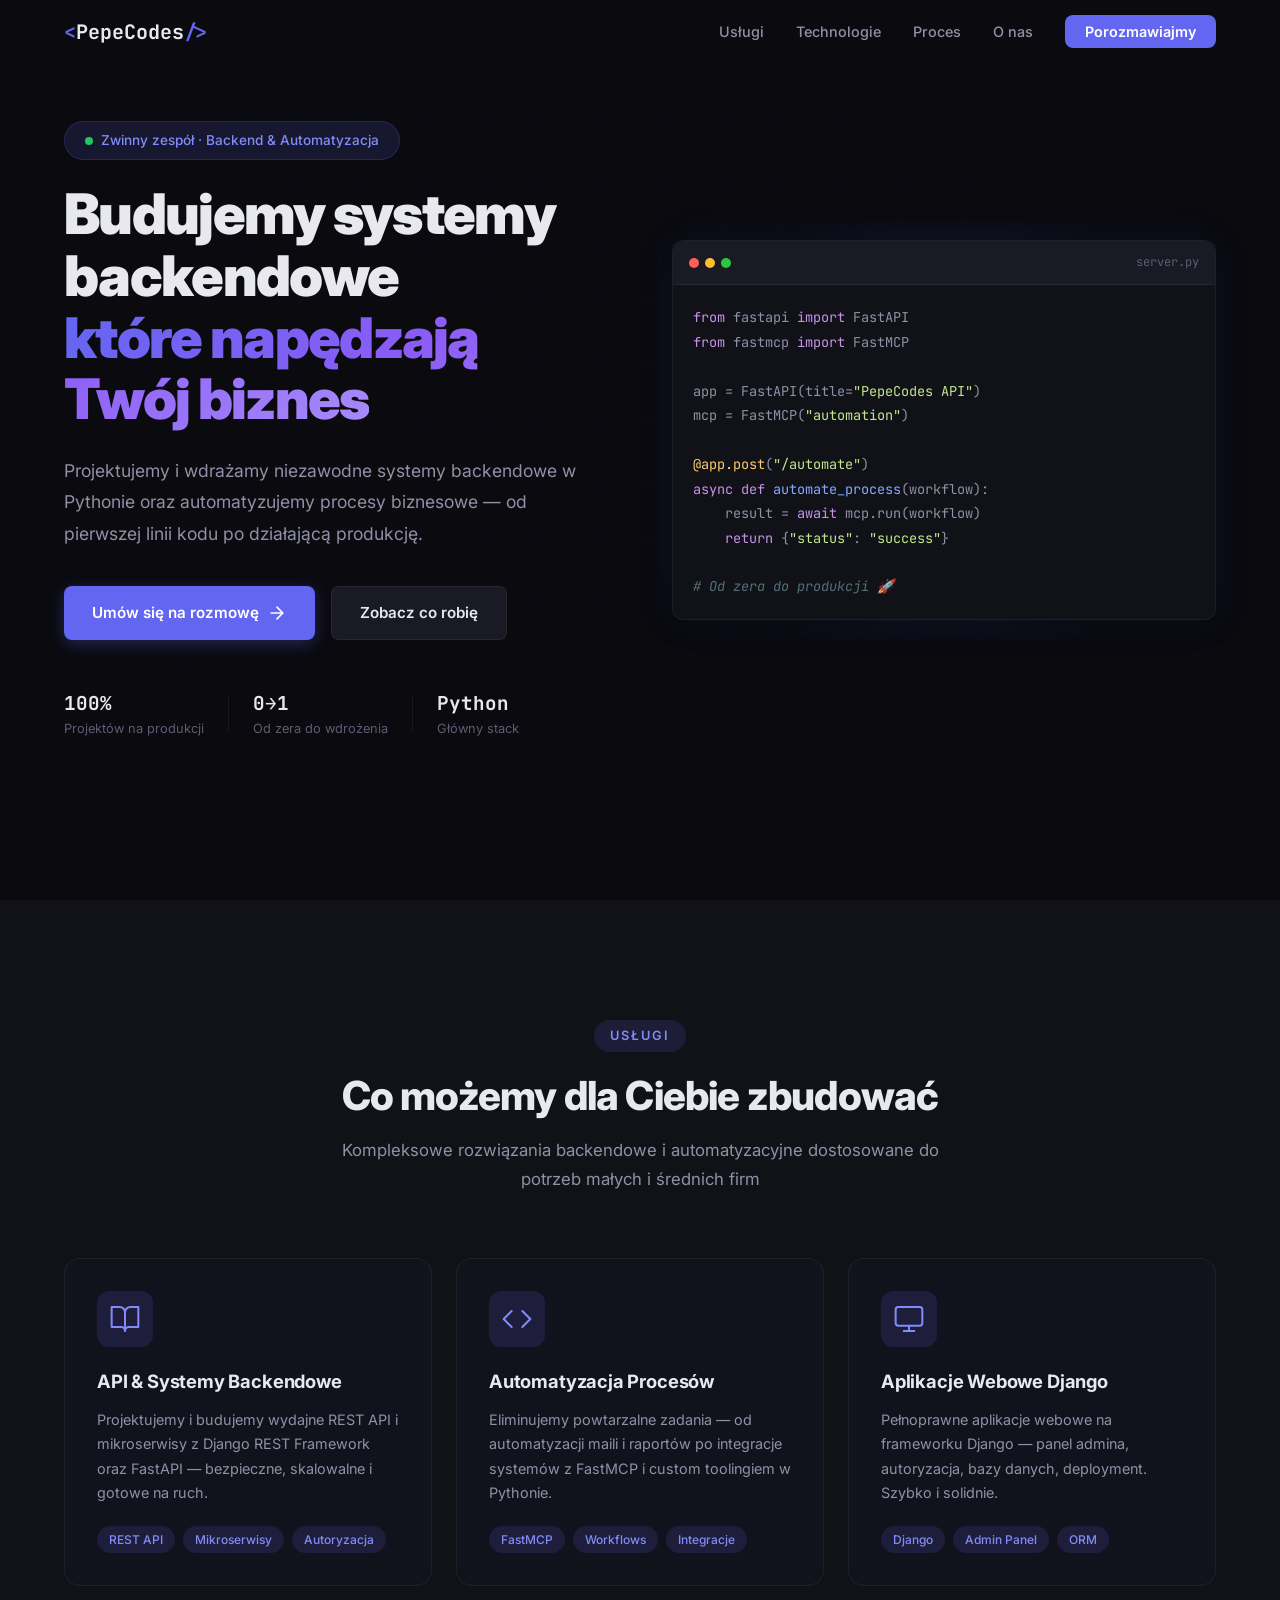
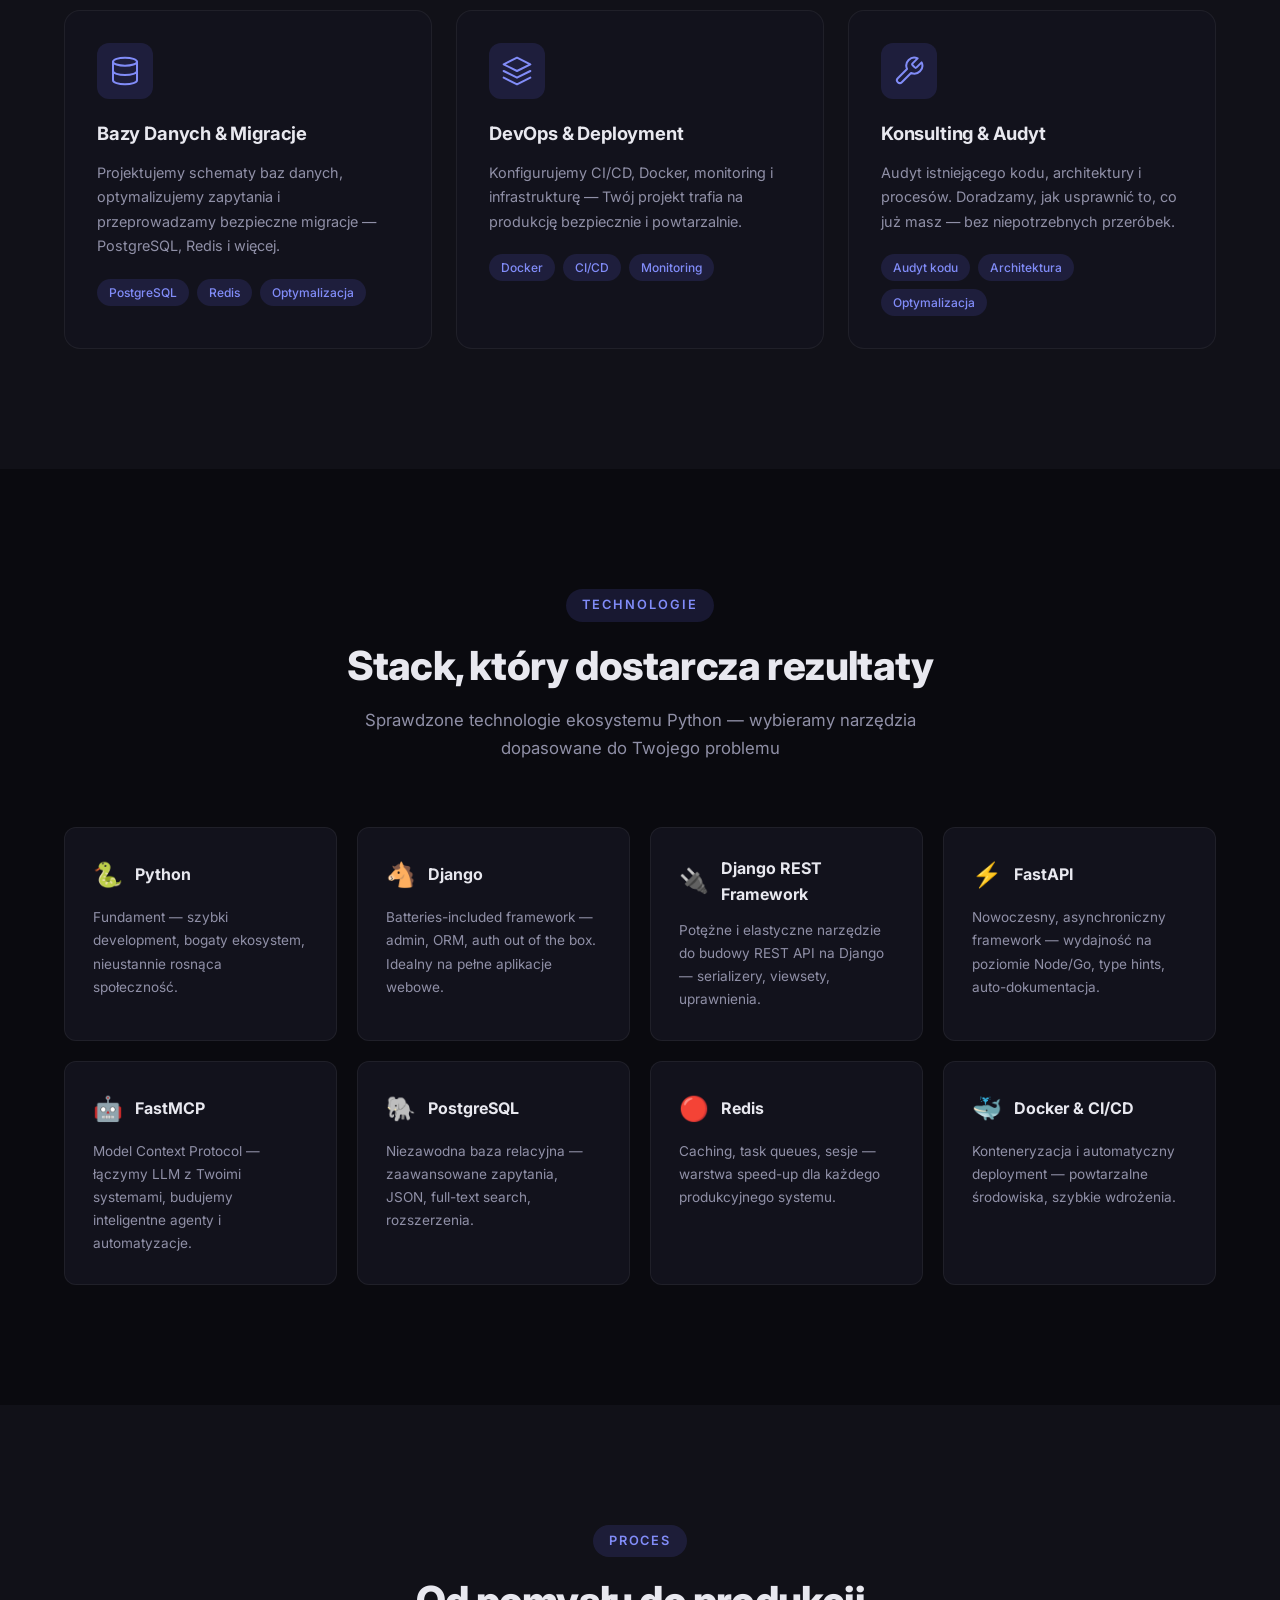
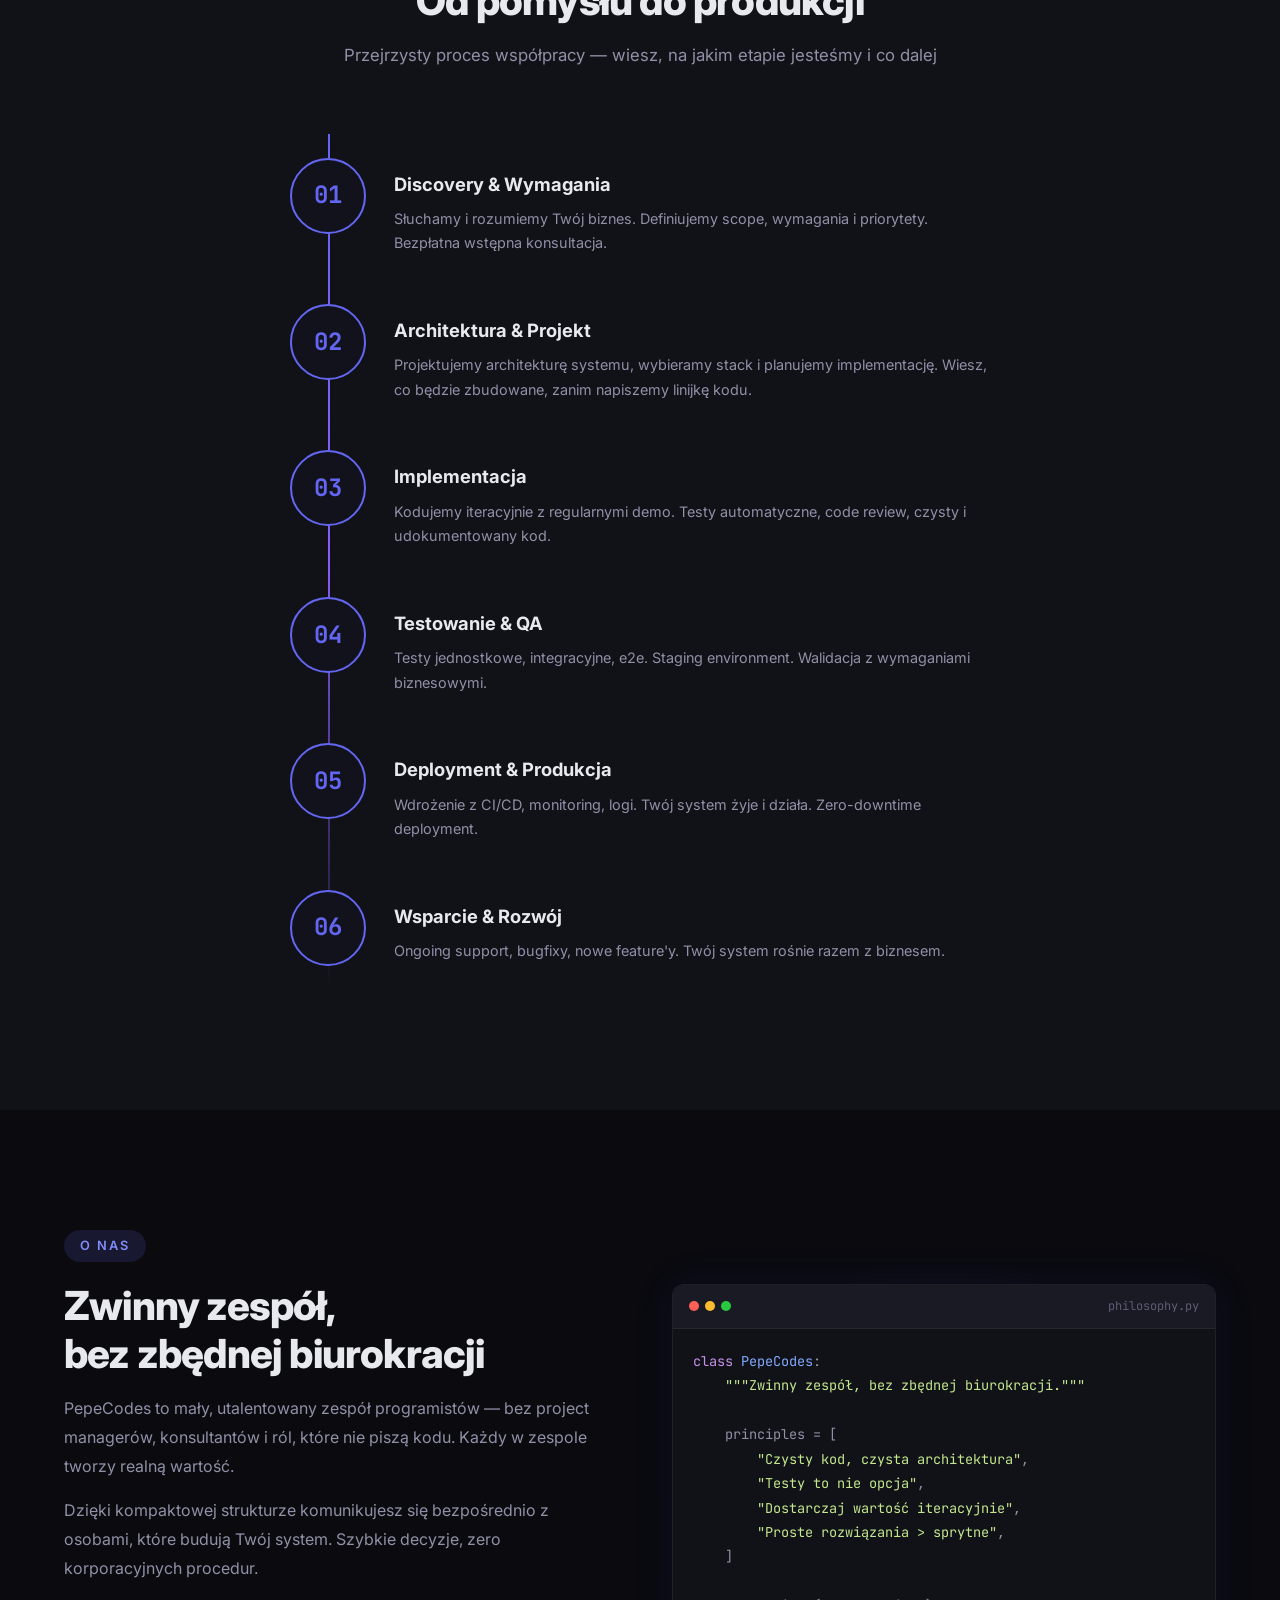
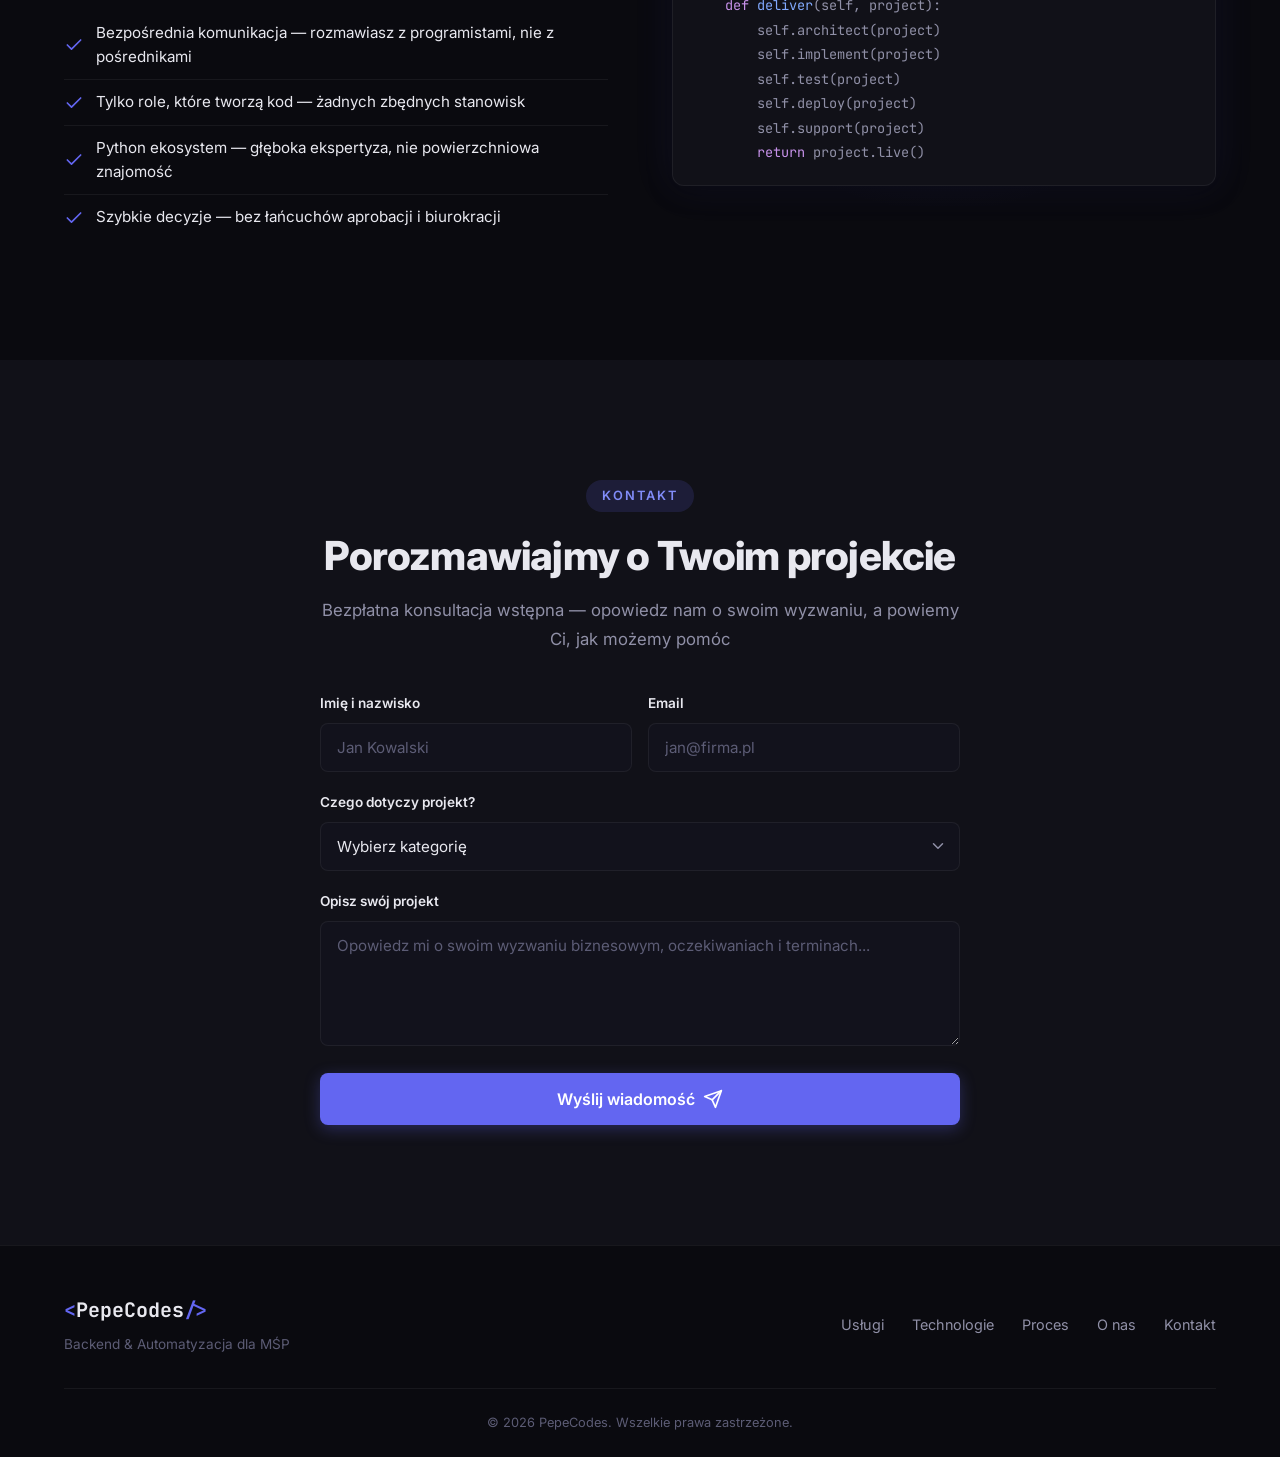
==== commit ff609eb2: "Update" ====
--- a/index.html
+++ b/index.html
@@ -1,1828 +1,471 @@
-<!DOCTYPE html>
-<html lang="pl">
-<head>
-    <meta charset="UTF-8">
-    <meta name="viewport" content="width=device-width, initial-scale=1.0">
-    <meta http-equiv="X-UA-Compatible" content="IE=edge">
-    
-    <!-- Primary SEO -->
-    <title>PepeCodes | Backend Python & Automatyzacja Procesów Biznesowych</title>
-    <meta name="description" content="Profesjonalne usługi backend Python, Django, FastAPI oraz automatyzacja procesów biznesowych dla małych i średnich firm. Tworzenie API REST, mikroserwisów, baz danych i wdrożeń DevOps.">
-    <meta name="keywords" content="backend python, programista python, django developer, fastapi developer, automatyzacja procesów, automatyzacja biznesu, API REST, django rest framework, tworzenie stron internetowych, backend developer, python freelancer, mikroserwisy, architektura oprogramowania, baza danych postgresql, docker, devops, python consultant, skrypty python, integracja systemów, optymalizacja procesów, małe i średnie firmy, MŚP">
-    <meta name="author" content="PepeCodes">
-    <meta name="robots" content="index, follow, max-snippet:-1, max-image-preview:large, max-video-preview:-1">
-    <link rel="canonical" href="https://pepecodes.com/pl">
-    
-    <!-- Language Alternates -->
-    <link rel="alternate" hreflang="en" href="https://pepecodes.com/">
-    <link rel="alternate" hreflang="pl" href="https://pepecodes.com/pl">
-    <link rel="alternate" hreflang="x-default" href="https://pepecodes.com/">
-    
-    <!-- Open Graph / Facebook -->
-    <meta property="og:type" content="website">
-    <meta property="og:url" content="https://pepecodes.com/pl">
-    <meta property="og:title" content="PepeCodes | Backend Python & Automatyzacja Procesów Biznesowych">
-    <meta property="og:description" content="Profesjonalne usługi backend Python, Django, FastAPI oraz automatyzacja procesów biznesowych dla małych i średnich firm.">
-    <meta property="og:image" content="https://pepecodes.com/og-image.jpg">
-    <meta property="og:image:width" content="1200">
-    <meta property="og:image:height" content="630">
-    <meta property="og:locale" content="pl_PL">
-    <meta property="og:site_name" content="PepeCodes">
-    
-    <!-- Twitter Card -->
-    <meta name="twitter:card" content="summary_large_image">
-    <meta name="twitter:url" content="https://pepecodes.com/pl">
-    <meta name="twitter:title" content="PepeCodes | Backend Python & Automatyzacja Procesów Biznesowych">
-    <meta name="twitter:description" content="Profesjonalne usługi backend Python, Django, FastAPI oraz automatyzacja procesów biznesowych dla małych i średnich firm.">
-    <meta name="twitter:image" content="https://pepecodes.com/twitter-image.jpg">
-    
-    <!-- Additional SEO Meta -->
-    <meta name="theme-color" content="#2563eb">
-    <meta name="mobile-web-app-capable" content="yes">
-    <meta name="apple-mobile-web-app-capable" content="yes">
-    <meta name="apple-mobile-web-app-status-bar-style" content="black-translucent">
-    <meta name="apple-mobile-web-app-title" content="PepeCodes">
-    <meta name="application-name" content="PepeCodes">
-    <meta name="msapplication-TileColor" content="#2563eb">
-    
-    <!-- Favicon -->
-    <link rel="icon" type="image/png" sizes="32x32" href="/favicon-32x32.png">
-    <link rel="icon" type="image/png" sizes="16x16" href="/favicon-16x16.png">
-    <link rel="apple-touch-icon" sizes="180x180" href="/apple-touch-icon.png">
-    <link rel="manifest" href="/site.webmanifest">
-    
-    <!-- Preconnect for performance -->
-    <link rel="preconnect" href="https://fonts.googleapis.com">
-    <link rel="preconnect" href="https://fonts.gstatic.com" crossorigin>
-    <link href="https://fonts.googleapis.com/css2?family=Inter:wght@300;400;500;600;700;800&family=JetBrains+Mono:wght@400;500&display=swap" rel="stylesheet">
-    
-    <!-- Structured Data - Organization -->
-    <script type="application/ld+json">
-    {
-        "@context": "https://schema.org",
-        "@type": "ProfessionalService",
-        "name": "PepeCodes",
-        "description": "Profesjonalne usługi backend Python, Django, FastAPI oraz automatyzacja procesów biznesowych dla małych i średnich firm.",
-        "url": "https://pepecodes.com",
-        "email": "kontakt@pepecodes.pl",
-        "priceRange": "$$",
-        "serviceType": ["Backend Development", "API Development", "Automatyzacja procesów", "Web Development", "DevOps", "Konsultacje"],
-        "areaServed": "Polska",
-        "knowsAbout": ["Python", "Django", "Django REST Framework", "FastAPI", "PostgreSQL", "Docker", "AWS", "Redis", "Mikroserwisy", "REST API", "Automatyzacja procesów biznesowych"],
-        "sameAs": [
-            "https://github.com/pepecodes",
-            "https://linkedin.com/in/pepecodes"
-        ]
-    }
-    </script>
-    
-    <!-- Structured Data - WebPage -->
-    <script type="application/ld+json">
-    {
-        "@context": "https://schema.org",
-        "@type": "WebPage",
-        "name": "PepeCodes | Backend Python & Automatyzacja Procesów Biznesowych",
-        "description": "Profesjonalne usługi backend Python, Django, FastAPI oraz automatyzacja procesów biznesowych dla małych i średnich firm.",
-        "url": "https://pepecodes.com/pl",
-        "inLanguage": "pl",
-        "isPartOf": {
-            "@type": "WebSite",
-            "name": "PepeCodes",
-            "url": "https://pepecodes.com"
-        }
-    }
-    </script>
-    
-    <!-- Structured Data - Services -->
-    <script type="application/ld+json">
-    {
-        "@context": "https://schema.org",
-        "@type": "ItemList",
-        "name": "Usługi Backend Developmentu",
-        "itemListElement": [
-            {
-                "@type": "Service",
-                "position": 1,
-                "name": "API REST-owe",
-                "description": "Projektowanie i budowa skalowalnych API przy użyciu Django REST Framework lub FastAPI.",
-                "serviceType": "API Development"
-            },
-            {
-                "@type": "Service",
-                "position": 2,
-                "name": "Backend aplikacji webowych",
-                "description": "Pełnofunkcjonalne systemy backendowe oparte na Django.",
-                "serviceType": "Web Development"
-            },
-            {
-                "@type": "Service",
-                "position": 3,
-                "name": "Automatyzacja procesów",
-                "description": "Identyfikacja i automatyzacja powtarzalnych procesów w firmie.",
-                "serviceType": "Business Automation"
-            },
-            {
-                "@type": "Service",
-                "position": 4,
-                "name": "Architektura mikroserwisów",
-                "description": "Projektowanie i implementacja architektury mikroserwisów z FastAPI.",
-                "serviceType": "Architecture Consulting"
-            },
-            {
-                "@type": "Service",
-                "position": 5,
-                "name": "Projektowanie baz danych",
-                "description": "Ekspertyza w architekturze baz danych, optymalizacji zapytań i migracjach.",
-                "serviceType": "Database Consulting"
-            },
-            {
-                "@type": "Service",
-                "position": 6,
-                "name": "DevOps i wdrożenia",
-                "description": "Konfiguracja pipeline'ów CI/CD, wdrożenia chmurowe i automatyzacja infrastruktury.",
-                "serviceType": "DevOps"
-            }
-        ]
-    }
-    </script>
-    <style>
-        :root {
-            --primary: #2563eb;
-            --primary-dark: #1d4ed8;
-            --primary-light: #3b82f6;
-            --secondary: #0ea5e9;
-            --accent: #10b981;
-            --dark: #0f172a;
-            --dark-light: #1e293b;
-            --gray: #64748b;
-            --gray-light: #94a3b8;
-            --light: #f8fafc;
-            --white: #ffffff;
-            --gradient: linear-gradient(135deg, var(--primary) 0%, var(--secondary) 100%);
-            --shadow: 0 4px 6px -1px rgba(0, 0, 0, 0.1), 0 2px 4px -1px rgba(0, 0, 0, 0.06);
-            --shadow-lg: 0 10px 15px -3px rgba(0, 0, 0, 0.1), 0 4px 6px -2px rgba(0, 0, 0, 0.05);
-            --shadow-xl: 0 20px 25px -5px rgba(0, 0, 0, 0.1), 0 10px 10px -5px rgba(0, 0, 0, 0.04);
-        }
-
-        * {
-            margin: 0;
-            padding: 0;
-            box-sizing: border-box;
-        }
-
-        html {
-            scroll-behavior: smooth;
-        }
-
-        body {
-            font-family: 'Inter', -apple-system, BlinkMacSystemFont, sans-serif;
-            line-height: 1.6;
-            color: var(--dark);
-            background: var(--white);
-            overflow-x: hidden;
-        }
-
-        /* Navigation */
-        nav {
-            position: fixed;
-            top: 0;
-            left: 0;
-            right: 0;
-            z-index: 1000;
-            background: rgba(255, 255, 255, 0.95);
-            backdrop-filter: blur(10px);
-            border-bottom: 1px solid rgba(0, 0, 0, 0.05);
-            transition: all 0.3s ease;
-        }
-
-        nav.scrolled {
-            box-shadow: var(--shadow);
-        }
-
-        .nav-container {
-            max-width: 1200px;
-            margin: 0 auto;
-            padding: 1rem 2rem;
-            display: flex;
-            justify-content: space-between;
-            align-items: center;
-        }
-
-        .logo {
-            font-size: 1.5rem;
-            font-weight: 800;
-            background: var(--gradient);
-            -webkit-background-clip: text;
-            -webkit-text-fill-color: transparent;
-            background-clip: text;
-            text-decoration: none;
-        }
-
-        .nav-links {
-            display: flex;
-            gap: 2rem;
-            list-style: none;
-        }
-
-        .nav-links a {
-            text-decoration: none;
-            color: var(--dark);
-            font-weight: 500;
-            font-size: 0.95rem;
-            transition: color 0.3s ease;
-            position: relative;
-        }
-
-        .nav-links a::after {
-            content: '';
-            position: absolute;
-            bottom: -4px;
-            left: 0;
-            width: 0;
-            height: 2px;
-            background: var(--gradient);
-            transition: width 0.3s ease;
-        }
-
-        .nav-links a:hover::after {
-            width: 100%;
-        }
-
-        .nav-links a:hover {
-            color: var(--primary);
-        }
-
-        .mobile-menu-btn {
-            display: none;
-            background: none;
-            border: none;
-            cursor: pointer;
-            padding: 0.5rem;
-        }
-
-        .mobile-menu-btn span {
-            display: block;
-            width: 25px;
-            height: 2px;
-            background: var(--dark);
-            margin: 5px 0;
-            transition: 0.3s;
-        }
-
-        /* Hero Section */
-        .hero {
-            min-height: 100vh;
-            display: flex;
-            align-items: center;
-            justify-content: center;
-            background: linear-gradient(135deg, #0f172a 0%, #1e293b 50%, #0f172a 100%);
-            position: relative;
-            overflow: hidden;
-            padding: 6rem 2rem 4rem;
-        }
-
-        .hero::before {
-            content: '';
-            position: absolute;
-            top: 0;
-            left: 0;
-            right: 0;
-            bottom: 0;
-            background: 
-                radial-gradient(circle at 20% 50%, rgba(37, 99, 235, 0.15) 0%, transparent 50%),
-                radial-gradient(circle at 80% 50%, rgba(14, 165, 233, 0.15) 0%, transparent 50%);
-            animation: pulse 8s ease-in-out infinite;
-        }
-
-        @keyframes pulse {
-            0%, 100% { opacity: 0.5; }
-            50% { opacity: 1; }
-        }
-
-        .hero-grid {
-            position: absolute;
-            top: 0;
-            left: 0;
-            right: 0;
-            bottom: 0;
-            background-image: 
-                linear-gradient(rgba(255, 255, 255, 0.03) 1px, transparent 1px),
-                linear-gradient(90deg, rgba(255, 255, 255, 0.03) 1px, transparent 1px);
-            background-size: 50px 50px;
-        }
-
-        .hero-content {
-            max-width: 900px;
-            text-align: center;
-            position: relative;
-            z-index: 1;
-        }
-
-        .hero-badge {
-            display: inline-flex;
-            align-items: center;
-            gap: 0.5rem;
-            background: rgba(37, 99, 235, 0.1);
-            border: 1px solid rgba(37, 99, 235, 0.3);
-            padding: 0.5rem 1rem;
-            border-radius: 50px;
-            font-size: 0.875rem;
-            color: var(--primary-light);
-            margin-bottom: 2rem;
-            animation: fadeInUp 0.6s ease;
-        }
-
-        .hero-badge::before {
-            content: '';
-            width: 8px;
-            height: 8px;
-            background: var(--accent);
-            border-radius: 50%;
-            animation: blink 2s infinite;
-        }
-
-        @keyframes blink {
-            0%, 100% { opacity: 1; }
-            50% { opacity: 0.3; }
-        }
-
-        .hero h1 {
-            font-size: clamp(2.5rem, 5vw, 4rem);
-            font-weight: 800;
-            color: var(--white);
-            line-height: 1.1;
-            margin-bottom: 1.5rem;
-            animation: fadeInUp 0.6s ease 0.1s both;
-        }
-
-        .hero h1 span {
-            background: var(--gradient);
-            -webkit-background-clip: text;
-            -webkit-text-fill-color: transparent;
-            background-clip: text;
-        }
-
-        .hero p {
-            font-size: 1.25rem;
-            color: var(--gray-light);
-            max-width: 600px;
-            margin: 0 auto 2.5rem;
-            animation: fadeInUp 0.6s ease 0.2s both;
-        }
-
-        .hero-buttons {
-            display: flex;
-            gap: 1rem;
-            justify-content: center;
-            flex-wrap: wrap;
-            animation: fadeInUp 0.6s ease 0.3s both;
-        }
-
-        @keyframes fadeInUp {
-            from {
-                opacity: 0;
-                transform: translateY(20px);
-            }
-            to {
-                opacity: 1;
-                transform: translateY(0);
-            }
-        }
-
-        .btn {
-            display: inline-flex;
-            align-items: center;
-            gap: 0.5rem;
-            padding: 1rem 2rem;
-            border-radius: 12px;
-            font-weight: 600;
-            font-size: 1rem;
-            text-decoration: none;
-            transition: all 0.3s ease;
-            cursor: pointer;
-            border: none;
-        }
-
-        .btn-primary {
-            background: var(--gradient);
-            color: var(--white);
-            box-shadow: 0 4px 15px rgba(37, 99, 235, 0.4);
-        }
-
-        .btn-primary:hover {
-            transform: translateY(-2px);
-            box-shadow: 0 8px 25px rgba(37, 99, 235, 0.5);
-        }
-
-        .btn-secondary {
-            background: rgba(255, 255, 255, 0.1);
-            color: var(--white);
-            border: 1px solid rgba(255, 255, 255, 0.2);
-        }
-
-        .btn-secondary:hover {
-            background: rgba(255, 255, 255, 0.15);
-            transform: translateY(-2px);
-        }
-
-        /* Stats Section */
-        .stats {
-            background: var(--white);
-            padding: 4rem 2rem;
-            border-bottom: 1px solid rgba(0, 0, 0, 0.05);
-        }
-
-        .stats-grid {
-            max-width: 1000px;
-            margin: 0 auto;
-            display: grid;
-            grid-template-columns: repeat(4, 1fr);
-            gap: 2rem;
-        }
-
-        .stat-item {
-            text-align: center;
-            padding: 1.5rem;
-        }
-
-        .stat-number {
-            font-size: 2.5rem;
-            font-weight: 800;
-            background: var(--gradient);
-            -webkit-background-clip: text;
-            -webkit-text-fill-color: transparent;
-            background-clip: text;
-            margin-bottom: 0.5rem;
-        }
-
-        .stat-label {
-            color: var(--gray);
-            font-size: 0.95rem;
-        }
-
-        /* Section Styles */
-        section {
-            padding: 6rem 2rem;
-        }
-
-        .section-header {
-            text-align: center;
-            max-width: 700px;
-            margin: 0 auto 4rem;
-        }
-
-        .section-tag {
-            display: inline-block;
-            background: rgba(37, 99, 235, 0.1);
-            color: var(--primary);
-            padding: 0.4rem 1rem;
-            border-radius: 50px;
-            font-size: 0.875rem;
-            font-weight: 600;
-            margin-bottom: 1rem;
-        }
-
-        .section-header h2 {
-            font-size: clamp(2rem, 4vw, 2.75rem);
-            font-weight: 800;
-            color: var(--dark);
-            margin-bottom: 1rem;
-        }
-
-        .section-header p {
-            color: var(--gray);
-            font-size: 1.1rem;
-        }
-
-        /* Services Section */
-        .services {
-            background: var(--light);
-        }
-
-        .services-grid {
-            max-width: 1200px;
-            margin: 0 auto;
-            display: grid;
-            grid-template-columns: repeat(auto-fit, minmax(320px, 1fr));
-            gap: 2rem;
-        }
-
-        .service-card {
-            background: var(--white);
-            padding: 2.5rem;
-            border-radius: 20px;
-            box-shadow: var(--shadow);
-            transition: all 0.3s ease;
-            border: 1px solid rgba(0, 0, 0, 0.05);
-        }
-
-        .service-card:hover {
-            transform: translateY(-5px);
-            box-shadow: var(--shadow-xl);
-        }
-
-        .service-icon {
-            width: 60px;
-            height: 60px;
-            background: var(--gradient);
-            border-radius: 16px;
-            display: flex;
-            align-items: center;
-            justify-content: center;
-            margin-bottom: 1.5rem;
-            font-size: 1.5rem;
-        }
-
-        .service-card h3 {
-            font-size: 1.35rem;
-            font-weight: 700;
-            color: var(--dark);
-            margin-bottom: 1rem;
-        }
-
-        .service-card p {
-            color: var(--gray);
-            line-height: 1.7;
-        }
-
-        .service-tags {
-            display: flex;
-            flex-wrap: wrap;
-            gap: 0.5rem;
-            margin-top: 1.5rem;
-        }
-
-        .service-tag {
-            background: var(--light);
-            color: var(--gray);
-            padding: 0.35rem 0.75rem;
-            border-radius: 6px;
-            font-size: 0.8rem;
-            font-family: 'JetBrains Mono', monospace;
-        }
-
-        /* Automation Section */
-        .automation {
-            background: var(--white);
-        }
-
-        .automation-content {
-            max-width: 1200px;
-            margin: 0 auto;
-        }
-
-        .automation-intro {
-            display: grid;
-            grid-template-columns: 1fr 1fr;
-            gap: 4rem;
-            align-items: center;
-            margin-bottom: 4rem;
-        }
-
-        .automation-text h3 {
-            font-size: 1.75rem;
-            font-weight: 700;
-            color: var(--dark);
-            margin-bottom: 1.5rem;
-        }
-
-        .automation-text p {
-            color: var(--gray);
-            line-height: 1.8;
-            margin-bottom: 1rem;
-        }
-
-        .automation-visual {
-            background: var(--gradient);
-            border-radius: 20px;
-            padding: 3rem;
-            color: var(--white);
-        }
-
-        .automation-visual h4 {
-            font-size: 1.25rem;
-            font-weight: 700;
-            margin-bottom: 2rem;
-        }
-
-        .automation-stat {
-            display: flex;
-            justify-content: space-between;
-            align-items: center;
-            padding: 1rem 0;
-            border-bottom: 1px solid rgba(255, 255, 255, 0.2);
-        }
-
-        .automation-stat:last-child {
-            border-bottom: none;
-        }
-
-        .automation-stat-label {
-            font-size: 0.95rem;
-            opacity: 0.9;
-        }
-
-        .automation-stat-value {
-            font-size: 1.5rem;
-            font-weight: 800;
-        }
-
-        .benefits-grid {
-            display: grid;
-            grid-template-columns: repeat(auto-fit, minmax(280px, 1fr));
-            gap: 2rem;
-        }
-
-        .benefit-card {
-            background: var(--light);
-            padding: 2rem;
-            border-radius: 16px;
-            border-left: 4px solid var(--primary);
-            transition: all 0.3s ease;
-        }
-
-        .benefit-card:hover {
-            transform: translateY(-3px);
-            box-shadow: var(--shadow-lg);
-        }
-
-        .benefit-icon {
-            font-size: 2rem;
-            margin-bottom: 1rem;
-        }
-
-        .benefit-card h4 {
-            font-size: 1.15rem;
-            font-weight: 700;
-            color: var(--dark);
-            margin-bottom: 0.75rem;
-        }
-
-        .benefit-card p {
-            color: var(--gray);
-            font-size: 0.95rem;
-            line-height: 1.7;
-        }
-
-        /* Technologies Section */
-        .technologies {
-            background: var(--light);
-        }
-
-        .tech-grid {
-            max-width: 1000px;
-            margin: 0 auto;
-            display: grid;
-            grid-template-columns: repeat(auto-fit, minmax(150px, 1fr));
-            gap: 2rem;
-        }
-
-        .tech-item {
-            background: var(--white);
-            padding: 2rem 1.5rem;
-            border-radius: 16px;
-            text-align: center;
-            transition: all 0.3s ease;
-            border: 1px solid transparent;
-        }
-
-        .tech-item:hover {
-            border-color: var(--primary);
-            transform: translateY(-3px);
-            box-shadow: var(--shadow-lg);
-        }
-
-        .tech-icon {
-            font-size: 2.5rem;
-            margin-bottom: 1rem;
-        }
-
-        .tech-item h4 {
-            font-size: 1rem;
-            font-weight: 600;
-            color: var(--dark);
-            margin-bottom: 0.25rem;
-        }
-
-        .tech-item p {
-            font-size: 0.8rem;
-            color: var(--gray);
-        }
-
-        /* Process Section */
-        .process {
-            background: var(--dark);
-            color: var(--white);
-        }
-
-        .process .section-header h2 {
-            color: var(--white);
-        }
-
-        .process .section-header p {
-            color: var(--gray-light);
-        }
-
-        .process-grid {
-            max-width: 1000px;
-            margin: 0 auto;
-            display: grid;
-            grid-template-columns: repeat(auto-fit, minmax(220px, 1fr));
-            gap: 2rem;
-        }
-
-        .process-step {
-            text-align: center;
-            padding: 2rem;
-            position: relative;
-        }
-
-        .step-number {
-            width: 50px;
-            height: 50px;
-            background: var(--gradient);
-            border-radius: 50%;
-            display: flex;
-            align-items: center;
-            justify-content: center;
-            font-size: 1.25rem;
-            font-weight: 700;
-            margin: 0 auto 1.5rem;
-        }
-
-        .process-step h3 {
-            font-size: 1.2rem;
-            font-weight: 700;
-            margin-bottom: 0.75rem;
-        }
-
-        .process-step p {
-            color: var(--gray-light);
-            font-size: 0.95rem;
-        }
-
-        /* Why Choose Me Section */
-        .why-me {
-            background: var(--white);
-        }
-
-        .why-grid {
-            max-width: 1000px;
-            margin: 0 auto;
-            display: grid;
-            grid-template-columns: repeat(auto-fit, minmax(280px, 1fr));
-            gap: 2rem;
-        }
-
-        .why-item {
-            background: var(--light);
-            padding: 2rem;
-            border-radius: 16px;
-            display: flex;
-            gap: 1.5rem;
-            align-items: flex-start;
-            box-shadow: var(--shadow);
-            transition: all 0.3s ease;
-        }
-
-        .why-item:hover {
-            transform: translateY(-3px);
-            box-shadow: var(--shadow-lg);
-        }
-
-        .why-icon {
-            width: 50px;
-            height: 50px;
-            min-width: 50px;
-            background: rgba(16, 185, 129, 0.1);
-            border-radius: 12px;
-            display: flex;
-            align-items: center;
-            justify-content: center;
-            font-size: 1.5rem;
-        }
-
-        .why-item h3 {
-            font-size: 1.15rem;
-            font-weight: 700;
-            color: var(--dark);
-            margin-bottom: 0.5rem;
-        }
-
-        .why-item p {
-            color: var(--gray);
-            font-size: 0.95rem;
-        }
-
-        /* Testimonials Section */
-        .testimonials {
-            background: var(--light);
-        }
-
-        .testimonials-grid {
-            max-width: 1000px;
-            margin: 0 auto;
-            display: grid;
-            grid-template-columns: repeat(auto-fit, minmax(300px, 1fr));
-            gap: 2rem;
-        }
-
-        .testimonial-card {
-            background: var(--white);
-            padding: 2rem;
-            border-radius: 16px;
-            position: relative;
-        }
-
-        .testimonial-card::before {
-            content: '"';
-            position: absolute;
-            top: 1rem;
-            right: 1.5rem;
-            font-size: 4rem;
-            color: var(--primary);
-            opacity: 0.2;
-            font-family: Georgia, serif;
-            line-height: 1;
-        }
-
-        .testimonial-text {
-            color: var(--dark);
-            font-style: italic;
-            margin-bottom: 1.5rem;
-            line-height: 1.7;
-        }
-
-        .testimonial-author {
-            display: flex;
-            align-items: center;
-            gap: 1rem;
-        }
-
-        .author-avatar {
-            width: 45px;
-            height: 45px;
-            background: var(--gradient);
-            border-radius: 50%;
-            display: flex;
-            align-items: center;
-            justify-content: center;
-            color: var(--white);
-            font-weight: 700;
-        }
-
-        .author-info h4 {
-            font-size: 0.95rem;
-            font-weight: 600;
-            color: var(--dark);
-        }
-
-        .author-info p {
-            font-size: 0.8rem;
-            color: var(--gray);
-        }
-
-        /* CTA Section */
-        .cta {
-            background: var(--gradient);
-            text-align: center;
-            padding: 6rem 2rem;
-        }
-
-        .cta h2 {
-            font-size: clamp(2rem, 4vw, 2.75rem);
-            font-weight: 800;
-            color: var(--white);
-            margin-bottom: 1rem;
-        }
-
-        .cta p {
-            color: rgba(255, 255, 255, 0.9);
-            font-size: 1.15rem;
-            max-width: 600px;
-            margin: 0 auto 2rem;
-        }
-
-        .cta .btn {
-            background: var(--white);
-            color: var(--primary);
-        }
-
-        .cta .btn:hover {
-            transform: translateY(-2px);
-            box-shadow: 0 10px 30px rgba(0, 0, 0, 0.2);
-        }
-
-        /* Contact Section */
-        .contact {
-            background: var(--white);
-        }
-
-        .contact-container {
-            max-width: 800px;
-            margin: 0 auto;
-        }
-
-        .contact-grid {
-            display: grid;
-            grid-template-columns: repeat(auto-fit, minmax(200px, 1fr));
-            gap: 2rem;
-            margin-bottom: 3rem;
-        }
-
-        .contact-item {
-            background: var(--light);
-            padding: 2rem;
-            border-radius: 16px;
-            text-align: center;
-            box-shadow: var(--shadow);
-        }
-
-        .contact-icon {
-            width: 50px;
-            height: 50px;
-            background: var(--gradient);
-            border-radius: 12px;
-            display: flex;
-            align-items: center;
-            justify-content: center;
-            margin: 0 auto 1rem;
-            font-size: 1.25rem;
-        }
-
-        .contact-item h4 {
-            font-size: 1rem;
-            font-weight: 600;
-            color: var(--dark);
-            margin-bottom: 0.5rem;
-        }
-
-        .contact-item a {
-            color: var(--primary);
-            text-decoration: none;
-            font-size: 0.95rem;
-        }
-
-        .contact-item a:hover {
-            text-decoration: underline;
-        }
-
-        .contact-form {
-            background: var(--light);
-            padding: 3rem;
-            border-radius: 20px;
-            box-shadow: var(--shadow-lg);
-        }
-
-        .form-group {
-            margin-bottom: 1.5rem;
-        }
-
-        .form-group label {
-            display: block;
-            font-weight: 600;
-            color: var(--dark);
-            margin-bottom: 0.5rem;
-            font-size: 0.95rem;
-        }
-
-        .form-group input,
-        .form-group textarea,
-        .form-group select {
-            width: 100%;
-            padding: 1rem;
-            border: 1px solid rgba(0, 0, 0, 0.1);
-            border-radius: 12px;
-            font-family: inherit;
-            font-size: 1rem;
-            transition: all 0.3s ease;
-            background: var(--white);
-        }
-
-        .form-group input:focus,
-        .form-group textarea:focus,
-        .form-group select:focus {
-            outline: none;
-            border-color: var(--primary);
-            box-shadow: 0 0 0 3px rgba(37, 99, 235, 0.1);
-        }
-
-        .form-group textarea {
-            min-height: 150px;
-            resize: vertical;
-        }
-
-        .form-row {
-            display: grid;
-            grid-template-columns: repeat(2, 1fr);
-            gap: 1.5rem;
-        }
-
-        .submit-btn {
-            width: 100%;
-            padding: 1rem;
-            background: var(--gradient);
-            color: var(--white);
-            border: none;
-            border-radius: 12px;
-            font-size: 1rem;
-            font-weight: 600;
-            cursor: pointer;
-            transition: all 0.3s ease;
-        }
-
-        .submit-btn:hover {
-            transform: translateY(-2px);
-            box-shadow: 0 8px 25px rgba(37, 99, 235, 0.4);
-        }
-
-        /* Footer */
-        footer {
-            background: var(--dark);
-            color: var(--gray-light);
-            padding: 4rem 2rem 2rem;
-        }
-
-        .footer-content {
-            max-width: 1200px;
-            margin: 0 auto;
-            display: grid;
-            grid-template-columns: 2fr 1fr 1fr;
-            gap: 3rem;
-            margin-bottom: 3rem;
-        }
-
-        .footer-brand h3 {
-            font-size: 1.5rem;
-            font-weight: 800;
-            background: var(--gradient);
-            -webkit-background-clip: text;
-            -webkit-text-fill-color: transparent;
-            background-clip: text;
-            margin-bottom: 1rem;
-        }
-
-        .footer-brand p {
-            color: var(--gray);
-            line-height: 1.7;
-        }
-
-        .footer-links h4 {
-            color: var(--white);
-            font-size: 1rem;
-            font-weight: 600;
-            margin-bottom: 1rem;
-        }
-
-        .footer-links ul {
-            list-style: none;
-        }
-
-        .footer-links li {
-            margin-bottom: 0.75rem;
-        }
-
-        .footer-links a {
-            color: var(--gray);
-            text-decoration: none;
-            transition: color 0.3s ease;
-        }
-
-        .footer-links a:hover {
-            color: var(--primary-light);
-        }
-
-        .footer-bottom {
-            border-top: 1px solid rgba(255, 255, 255, 0.1);
-            padding-top: 2rem;
-            text-align: center;
-            color: var(--gray);
-            font-size: 0.9rem;
-        }
-
-        /* Responsive */
-        @media (max-width: 768px) {
-            .nav-links {
-                display: none;
-                position: absolute;
-                top: 100%;
-                left: 0;
-                right: 0;
-                background: var(--white);
-                flex-direction: column;
-                padding: 1rem 2rem;
-                gap: 1rem;
-                box-shadow: var(--shadow);
-            }
-
-            .nav-links.active {
-                display: flex;
-            }
-
-            .mobile-menu-btn {
-                display: block;
-            }
-
-            .stats-grid {
-                grid-template-columns: repeat(2, 1fr);
-            }
-
-            .automation-intro {
-                grid-template-columns: 1fr;
-                gap: 2rem;
-            }
-
-            .form-row {
-                grid-template-columns: 1fr;
-            }
-
-            .footer-content {
-                grid-template-columns: 1fr;
-            }
-
-            .hero-buttons {
-                flex-direction: column;
-                align-items: center;
-            }
-        }
-
-        @media (max-width: 480px) {
-            .stats-grid {
-                grid-template-columns: 1fr;
-            }
-
-            section {
-                padding: 4rem 1.5rem;
-            }
-
-            .contact-form {
-                padding: 2rem 1.5rem;
-            }
-        }
-    </style>
-</head>
-<body>
-    <!-- Skip to content link for accessibility -->
-    <a href="#main-content" class="skip-link" style="position:absolute;left:-9999px;top:auto;width:1px;height:1px;overflow:hidden;">Przejdź do głównej treści</a>
-    
-    <!-- Navigation -->
-    <nav id="navbar" role="navigation" aria-label="Main navigation">
-        <div class="nav-container">
-            <a href="#" class="logo">PepeCodes</a>
-            <ul class="nav-links" id="navLinks">
-                <li><a href="#services">Usługi</a></li>
-                <li><a href="#automation">Automatyzacja</a></li>
-                <li><a href="#technologies">Technologie</a></li>
-                <li><a href="#process">Proces</a></li>
-                <li><a href="#why-me">Dlaczego ja</a></li>
-                <li><a href="#testimonials">Opinie</a></li>
-                <li><a href="#contact">Kontakt</a></li>
-            </ul>
-            <button class="mobile-menu-btn" id="mobileMenuBtn" aria-label="Toggle menu">
-                <span></span>
-                <span></span>
-                <span></span>
-            </button>
-        </div>
-    </nav>
-
-    <!-- Hero Section -->
-    <main id="main-content">
-    <section class="hero" id="home" aria-label="Wprowadzenie">
-        <div class="hero-grid"></div>
-        <div class="hero-content">
-            <div class="hero-badge">Dostępny dla nowych projektów</div>
-            <h1>Backend Python & <span>Automatyzacja</span> dla Twojego Biznesu</h1>
-            <p>Specjalizuję się w tworzeniu nowoczesnych systemów backendowych oraz automatyzacji procesów biznesowych dla małych i średnich firm. Oszczędzaj czas, redukuj koszty i skaluj swój biznes.</p>
-            <div class="hero-buttons">
-                <a href="#contact" class="btn btn-primary">
-                    <svg width="20" height="20" viewBox="0 0 24 24" fill="none" stroke="currentColor" stroke-width="2">
-                        <path d="M4 4h16c1.1 0 2 .9 2 2v12c0 1.1-.9 2-2 2H4c-1.1 0-2-.9-2-2V6c0-1.1.9-2 2-2z"></path>
-                        <polyline points="22,6 12,13 2,6"></polyline>
-                    </svg>
-                    Porozmawiajmy
-                </a>
-                <a href="#automation" class="btn btn-secondary">
-                    <svg width="20" height="20" viewBox="0 0 24 24" fill="none" stroke="currentColor" stroke-width="2">
-                        <circle cx="12" cy="12" r="10"></circle>
-                        <polyline points="12 6 12 12 16 14"></polyline>
-                    </svg>
-                    Dowiedz się więcej
-                </a>
-            </div>
-        </div>
-    </section>
-
-    <!-- Stats Section -->
-    <section class="stats">
-        <div class="stats-grid">
-            <div class="stat-item">
-                <div class="stat-number">50+</div>
-                <div class="stat-label">Zrealizowanych projektów</div>
-            </div>
-            <div class="stat-item">
-                <div class="stat-number">5+</div>
-                <div class="stat-label">Lat doświadczenia</div>
-            </div>
-            <div class="stat-item">
-                <div class="stat-number">70%</div>
-                <div class="stat-label">Średnia oszczędność czasu</div>
-            </div>
-            <div class="stat-item">
-                <div class="stat-number">100%</div>
-                <div class="stat-label">Zaangażowanie</div>
-            </div>
-        </div>
-    </section>
-
-    <!-- Services Section -->
-    <section class="services" id="services">
-        <div class="section-header">
-            <span class="section-tag">Usługi</span>
-            <h2>Co mogę dla Ciebie zrobić</h2>
-            <p>Kompleksowe usługi backend developmentu i automatyzacji dostosowane do potrzeb Twojej firmy.</p>
-        </div>
-        <div class="services-grid">
-            <div class="service-card">
-                <div class="service-icon">
-                    <svg width="28" height="28" viewBox="0 0 24 24" fill="none" stroke="white" stroke-width="2">
-                        <path d="M12 2L2 7l10 5 10-5-10-5zM2 17l10 5 10-5M2 12l10 5 10-5"></path>
-                    </svg>
-                </div>
-                <h3>API REST-owe</h3>
-                <p>Projektowanie i budowa skalowalnych, dobrze udokumentowanych API przy użyciu Django REST Framework lub FastAPI. Czysta architektura, bezpieczne uwierzytelnianie i kompleksowe testy.</p>
-                <div class="service-tags">
-                    <span class="service-tag">Django REST</span>
-                    <span class="service-tag">FastAPI</span>
-                    <span class="service-tag">OpenAPI</span>
-                    <span class="service-tag">JWT</span>
-                </div>
-            </div>
-            <div class="service-card">
-                <div class="service-icon">
-                    <svg width="28" height="28" viewBox="0 0 24 24" fill="none" stroke="white" stroke-width="2">
-                        <rect x="2" y="3" width="20" height="14" rx="2" ry="2"></rect>
-                        <line x1="8" y1="21" x2="16" y2="21"></line>
-                        <line x1="12" y1="17" x2="12" y2="21"></line>
-                    </svg>
-                </div>
-                <h3>Backend aplikacji webowych</h3>
-                <p>Pełnofunkcjonalne systemy backendowe oparte na Django. Uwierzytelnianie użytkowników, panele administracyjne, projektowanie baz danych i integracja z frontendem.</p>
-                <div class="service-tags">
-                    <span class="service-tag">Django</span>
-                    <span class="service-tag">PostgreSQL</span>
-                    <span class="service-tag">Redis</span>
-                    <span class="service-tag">Celery</span>
-                </div>
-            </div>
-            <div class="service-card">
-                <div class="service-icon">
-                    <svg width="28" height="28" viewBox="0 0 24 24" fill="none" stroke="white" stroke-width="2">
-                        <path d="M12 2v4M12 18v4M4.93 4.93l2.83 2.83M16.24 16.24l2.83 2.83M2 12h4M18 12h4M4.93 19.07l2.83-2.83M16.24 7.76l2.83-2.83"></path>
-                    </svg>
-                </div>
-                <h3>Automatyzacja procesów</h3>
-                <p>Identyfikacja i automatyzacja powtarzalnych procesów w Twojej firmie. Od prostych skryptów po zaawansowane systemy workflow, które oszczędzają godziny pracy każdego tygodnia.</p>
-                <div class="service-tags">
-                    <span class="service-tag">Python Scripts</span>
-                    <span class="service-tag">Celery</span>
-                    <span class="service-tag">Cron Jobs</span>
-                    <span class="service-tag">API Integration</span>
-                </div>
-            </div>
-            <div class="service-card">
-                <div class="service-icon">
-                    <svg width="28" height="28" viewBox="0 0 24 24" fill="none" stroke="white" stroke-width="2">
-                        <polyline points="16 18 22 12 16 6"></polyline>
-                        <polyline points="8 6 2 12 8 18"></polyline>
-                    </svg>
-                </div>
-                <h3>Architektura mikroserwisów</h3>
-                <p>Projektowanie i implementacja architektury mikroserwisów z FastAPI. Systemy event-driven, kolejki komunikatów i konteneryzacja dla maksymalnej skalowalności.</p>
-                <div class="service-tags">
-                    <span class="service-tag">FastAPI</span>
-                    <span class="service-tag">Docker</span>
-                    <span class="service-tag">RabbitMQ</span>
-                    <span class="service-tag">gRPC</span>
-                </div>
-            </div>
-            <div class="service-card">
-                <div class="service-icon">
-                    <svg width="28" height="28" viewBox="0 0 24 24" fill="none" stroke="white" stroke-width="2">
-                        <ellipse cx="12" cy="5" rx="9" ry="3"></ellipse>
-                        <path d="M21 12c0 1.66-4 3-9 3s-9-1.34-9-3"></path>
-                        <path d="M3 5v14c0 1.66 4 3 9 3s9-1.34 9-3V5"></path>
-                    </svg>
-                </div>
-                <h3>Projektowanie baz danych</h3>
-                <p>Ekspertyza w architekturze baz danych, optymalizacji zapytań i migracjach. Od projektowania schematów po tuning wydajności, zapewniając efektywną i niezawodną warstwę danych.</p>
-                <div class="service-tags">
-                    <span class="service-tag">PostgreSQL</span>
-                    <span class="service-tag">MySQL</span>
-                    <span class="service-tag">MongoDB</span>
-                    <span class="service-tag">SQLAlchemy</span>
-                </div>
-            </div>
-            <div class="service-card">
-                <div class="service-icon">
-                    <svg width="28" height="28" viewBox="0 0 24 24" fill="none" stroke="white" stroke-width="2">
-                        <path d="M18 20V10M12 20V4M6 20v-6"></path>
-                    </svg>
-                </div>
-                <h3>DevOps i wdrożenia</h3>
-                <p>Konfiguracja pipeline'ów CI/CD, wdrożenia chmurowe i automatyzacja infrastruktury. Kontenery Docker, orkiestracja Kubernetes i monitoring dla systemów produkcyjnych.</p>
-                <div class="service-tags">
-                    <span class="service-tag">Docker</span>
-                    <span class="service-tag">AWS</span>
-                    <span class="service-tag">GitHub Actions</span>
-                    <span class="service-tag">Nginx</span>
-                </div>
-            </div>
-        </div>
-    </section>
-
-    <!-- Automation Section -->
-    <section class="automation" id="automation">
-        <div class="section-header">
-            <span class="section-tag">Automatyzacja</span>
-            <h2>Automatyzacja procesów dla MŚP</h2>
-            <p>Odkryj, jak automatyzacja może transformować Twoją firmę i uwolnić potencjał wzrostu.</p>
-        </div>
-        <div class="automation-content">
-            <div class="automation-intro">
-                <div class="automation-text">
-                    <h3>Dlaczego automatyzacja jest kluczowa dla Twojej firmy?</h3>
-                    <p>Małe i średnie firmy tracą średnio <strong>20-30 godzin tygodniowo</strong> na powtarzalne, ręczne zadania. To czas, który mógłby być poświęcony na rozwój biznesu, obsługę klientów i innowacje.</p>
-                    <p>Automatyzacja procesów biznesowych to nie tylko oszczędność czasu – to <strong>strategiczna inwestycja</strong>, która pozwala Twojej firmie działać szybciej, dokładniej i bardziej profesjonalnie niż konkurencja.</p>
-                    <p>Specjalizuję się w identyfikacji obszarów wymagających automatyzacji oraz tworzeniu dedykowanych rozwiązań dopasowanych do specyfiki Twojego biznesu. Od prostych skryptów po zaawansowane systemy integrujące wiele narzędzi.</p>
-                </div>
-                <div class="automation-visual">
-                    <h4>Średnie korzyści z automatyzacji</h4>
-                    <div class="automation-stat">
-                        <span class="automation-stat-label">Oszczędność czasu</span>
-                        <span class="automation-stat-value">70%</span>
-                    </div>
-                    <div class="automation-stat">
-                        <span class="automation-stat-label">Redukcja błędów</span>
-                        <span class="automation-stat-value">90%</span>
-                    </div>
-                    <div class="automation-stat">
-                        <span class="automation-stat-label">Wzrost produktywności</span>
-                        <span class="automation-stat-value">3x</span>
-                    </div>
-                    <div class="automation-stat">
-                        <span class="automation-stat-label">ROI w pierwszym roku</span>
-                        <span class="automation-stat-value">250%</span>
-                    </div>
-                </div>
-            </div>
-
-            <h3 style="text-align: center; font-size: 1.75rem; font-weight: 700; color: var(--dark); margin-bottom: 3rem;">Korzyści z automatyzacji procesów</h3>
-            <div class="benefits-grid">
-                <div class="benefit-card">
-                    <div class="benefit-icon">⏱️</div>
-                    <h4>Oszczędność czasu</h4>
-                    <p>Automatyzacja powtarzalnych zadań uwalnia godziny pracy każdego tygodnia. Twój zespół może skupić się na zadaniach strategicznych zamiast na ręcznym przetwarzaniu danych.</p>
-                </div>
-                <div class="benefit-card">
-                    <div class="benefit-icon">💰</div>
-                    <h4>Redukcja kosztów operacyjnych</h4>
-                    <p>Mniej godzin poświęconych na ręczne zadania oznacza niższe koszty pracy. Automatyzacja pozwala obsłużyć większą liczbę klientów bez zwiększania zespołu.</p>
-                </div>
-                <div class="benefit-card">
-                    <div class="benefit-icon">🎯</div>
-                    <h4>Eliminacja błędów ludzkich</h4>
-                    <p>Automatyczne procesy są spójne i dokładne. Redukcja błędów oznacza mniej poprawek, lepszą jakość danych i wyższą satysfakcję klientów.</p>
-                </div>
-                <div class="benefit-card">
-                    <div class="benefit-icon">📈</div>
-                    <h4>Skalowalność biznesu</h4>
-                    <p>Automatyzacja pozwala obsłużyć 10x więcej klientów bez proporcjonalnego wzrostu zatrudnienia. Twój biznes rośnie szybciej i efektywniej.</p>
-                </div>
-                <div class="benefit-card">
-                    <div class="benefit-icon">🔄</div>
-                    <h4>Integracja systemów</h4>
-                    <p>Połącz swoje narzędzia w spójny ekosystem. Automatyczny przepływ danych między CRM, systemem księgowym, magazynem i innymi platformami.</p>
-                </div>
-                <div class="benefit-card">
-                    <div class="benefit-icon">📊</div>
-                    <h4>Lepsze decyzje biznesowe</h4>
-                    <p>Automatyczne raporty i dashboardy dostarczają danych w czasie rzeczywistym. Podejmuj decyzje oparte na faktach, nie na intuicji.</p>
-                </div>
-                <div class="benefit-card">
-                    <div class="benefit-icon">😊</div>
-                    <h4>Wyższa satysfakcja zespołu</h4>
-                    <p>Pracownicy wykonujący nudne, powtarzalne zadania są mniej zaangażowani. Automatyzacja uwalnia ich potencjał i zwiększa motywację.</p>
-                </div>
-                <div class="benefit-card">
-                    <div class="benefit-icon">🚀</div>
-                    <h4>Szybsza obsługa klientów</h4>
-                    <p>Automatyczne odpowiedzi, powiadomienia i procesy oznaczają, że Twoi klienci otrzymują szybszą i bardziej spójną obsługę.</p>
-                </div>
-            </div>
-        </div>
-    </section>
-
-    <!-- Technologies Section -->
-    <section class="technologies" id="technologies">
-        <div class="section-header">
-            <span class="section-tag">Technologie</span>
-            <h2>Mój stack technologiczny</h2>
-            <p>Nowoczesne, sprawdzone technologie, które napędzają niezawodne i skalowalne rozwiązania backendowe.</p>
-        </div>
-        <div class="tech-grid">
-            <div class="tech-item">
-                <div class="tech-icon">🐍</div>
-                <h4>Python</h4>
-                <p>3.10+</p>
-            </div>
-            <div class="tech-item">
-                <div class="tech-icon">🎯</div>
-                <h4>Django</h4>
-                <p>4.x / 5.x</p>
-            </div>
-            <div class="tech-item">
-                <div class="tech-icon">🚀</div>
-                <h4>DRF</h4>
-                <p>REST Framework</p>
-            </div>
-            <div class="tech-item">
-                <div class="tech-icon">⚡</div>
-                <h4>FastAPI</h4>
-                <p>Nowoczesne API</p>
-            </div>
-            <div class="tech-item">
-                <div class="tech-icon">🐘</div>
-                <h4>PostgreSQL</h4>
-                <p>Główna baza danych</p>
-            </div>
-            <div class="tech-item">
-                <div class="tech-icon">🔴</div>
-                <h4>Redis</h4>
-                <p>Cache & Queue</p>
-            </div>
-            <div class="tech-item">
-                <div class="tech-icon">🐳</div>
-                <h4>Docker</h4>
-                <p>Konteneryzacja</p>
-            </div>
-            <div class="tech-item">
-                <div class="tech-icon">☁️</div>
-                <h4>AWS</h4>
-                <p>Chmura</p>
-            </div>
-            <div class="tech-item">
-                <div class="tech-icon">🔄</div>
-                <h4>Celery</h4>
-                <p>Kolejka zadań</p>
-            </div>
-            <div class="tech-item">
-                <div class="tech-icon">📊</div>
-                <h4>SQLAlchemy</h4>
-                <p>ORM</p>
-            </div>
-            <div class="tech-item">
-                <div class="tech-icon">🧪</div>
-                <h4>Pytest</h4>
-                <p>Testy</p>
-            </div>
-            <div class="tech-item">
-                <div class="tech-icon">📝</div>
-                <h4>Git</h4>
-                <p>Version Control</p>
-            </div>
-        </div>
-    </section>
-
-    <!-- Process Section -->
-    <section class="process" id="process">
-        <div class="section-header">
-            <span class="section-tag">Proces</span>
-            <h2>Jak pracuję</h2>
-            <p>Usprawniony, transparentny proces, który zapewnia jakość dostarczanych rozwiązań i jasną komunikację na każdym etapie.</p>
-        </div>
-        <div class="process-grid">
-            <div class="process-step">
-                <div class="step-number">1</div>
-                <h3>Analiza potrzeb</h3>
-                <p>Zrozumienie Twoich wymagań, celów biznesowych i ograniczeń technicznych poprzez szczegółową konsultację.</p>
-            </div>
-            <div class="process-step">
-                <div class="step-number">2</div>
-                <h3>Projektowanie architektury</h3>
-                <p>Projektowanie optymalnej architektury systemu, schematu bazy danych i struktury API dopasowanej do Twoich potrzeb.</p>
-            </div>
-            <div class="process-step">
-                <div class="step-number">3</div>
-                <h3>Implementacja</h3>
-                <p>Agile development z regularnymi aktualizacjami, przeglądami kodu i testami zapewniającymi najwyższą jakość.</p>
-            </div>
-            <div class="process-step">
-                <div class="step-number">4</div>
-                <h3>Wdrożenie i wsparcie</h3>
-                <p>Wdrożenie produkcyjne z monitoringiem, dokumentacją i ciągłym wsparciem technicznym.</p>
-            </div>
-        </div>
-    </section>
-
-    <!-- Why Choose Me Section -->
-    <section class="why-me" id="why-me">
-        <div class="section-header">
-            <span class="section-tag">Dlaczego ja</span>
-            <h2>Co mnie wyróżnia</h2>
-            <p>Specjalistyczna wiedza, niezawodna realizacja i zaangażowanie w Twój sukces.</p>
-        </div>
-        <div class="why-grid">
-            <div class="why-item">
-                <div class="why-icon">✅</div>
-                <div>
-                    <h3>Czysty, utrzymywalny kod</h3>
-                    <p>Przestrzegam PEP 8, zasad SOLID i najlepszych praktyk branżowych, dostarczając kod łatwy w utrzymaniu i skalowaniu.</p>
-                </div>
-            </div>
-            <div class="why-item">
-                <div class="why-icon">🎯</div>
-                <div>
-                    <h3>Podejście zorientowane na rezultaty</h3>
-                    <p>Każda decyzja jest kierowana Twoimi celami biznesowymi. Skupiam się na dostarczaniu realnej wartości, nie tylko na pisaniu kodu.</p>
-                </div>
-            </div>
-            <div class="why-item">
-                <div class="why-icon">🔒</div>
-                <div>
-                    <h3>Bezpieczeństwo od podstaw</h3>
-                    <p>Bezpieczeństwo jest wbudowane od pierwszego dnia. Wytyczne OWASP, odpowiednie uwierzytelnianie i ochrona danych to standard.</p>
-                </div>
-            </div>
-            <div class="why-item">
-                <div class="why-icon">📈</div>
-                <div>
-                    <h3>Skalowalne rozwiązania</h3>
-                    <p>Architektura zaprojektowana tak, aby rosła razem z Twoim biznesem. Od MVP po skalę enterprise, planuję z myślą o przyszłości.</p>
-                </div>
-            </div>
-            <div class="why-item">
-                <div class="why-icon">💬</div>
-                <div>
-                    <h3>Jasna komunikacja</h3>
-                    <p>Regularne aktualizacje, transparentne śledzenie postępów i responsywna komunikacja przez cały czas trwania projektu.</p>
-                </div>
-            </div>
-            <div class="why-item">
-                <div class="why-icon">⏱️</div>
-                <div>
-                    <h3>Terminowość</h3>
-                    <p>Realistyczne harmonogramy, śledzenie kamieni milowych i konsekwentne dostarczanie. Twoje terminy to moje zobowiązanie.</p>
-                </div>
-            </div>
-        </div>
-    </section>
-
-    <!-- Testimonials Section -->
-    <section class="testimonials" id="testimonials">
-        <div class="section-header">
-            <span class="section-tag">Opinie</span>
-            <h2>Co mówią klienci</h2>
-            <p>Opinie zadowolonych klientów, którzy powierzyli mi swoje projekty.</p>
-        </div>
-        <div class="testimonials-grid">
-            <div class="testimonial-card">
-                <p class="testimonial-text">Świetna praca przy migracji naszego API. Nowy system oparty na FastAPI jest 3x szybszy, a jakość kodu jest wyjątkowa. Gorąco polecam!</p>
-                <div class="testimonial-author">
-                    <div class="author-avatar">JK</div>
-                    <div class="author-info">
-                        <h4>Jan Kowalski</h4>
-                        <p>CTO, TechStartup Sp. z o.o.</p>
-                    </div>
-                </div>
-            </div>
-            <div class="testimonial-card">
-                <p class="testimonial-text">Dostarczył backend naszego sklepu internetowego przed terminem. Implementacja Django była solidna, dobrze udokumentowana i łatwa do utrzymania przez nasz zespół.</p>
-                <div class="testimonial-author">
-                    <div class="author-avatar">AN</div>
-                    <div class="author-info">
-                        <h4>Anna Nowak</h4>
-                        <p>Product Manager, ShopFlow</p>
-                    </div>
-                </div>
-            </div>
-            <div class="testimonial-card">
-                <p class="testimonial-text">Automatyzacja procesów, którą dla nas wdrożył, zaoszczędziła nam ponad 25 godzin pracy tygodniowo. Świetna komunikacja i profesjonalne podejście.</p>
-                <div class="testimonial-author">
-                    <div class="author-avatar">MW</div>
-                    <div class="author-info">
-                        <h4>Marek Wiśniewski</h4>
-                        <p>Właściciel, DataSync</p>
-                    </div>
-                </div>
-            </div>
-        </div>
-    </section>
-
-    <!-- CTA Section -->
-    <section class="cta">
-        <h2>Gotowy, aby zbudować coś wielkiego?</h2>
-        <p>Porozmawiajmy o Twoim projekcie i znajdźmy idealne rozwiązanie dla Twoich potrzeb. Jestem tutaj, aby pomóc przekuć Twoje pomysły w rzeczywistość.</p>
-        <a href="#contact" class="btn">
-            <svg width="20" height="20" viewBox="0 0 24 24" fill="none" stroke="currentColor" stroke-width="2">
-                <path d="M21 15a2 2 0 0 1-2 2H7l-4 4V5a2 2 0 0 1 2-2h14a2 2 0 0 1 2 2z"></path>
-            </svg>
-            Rozpocznij rozmowę
-        </a>
-    </section>
-
-    <!-- Contact Section -->
-    <section class="contact" id="contact">
-        <div class="section-header">
-            <span class="section-tag">Kontakt</span>
-            <h2>Skontaktuj się ze mną</h2>
-            <p>Masz projekt w głowie? Porozmawiajmy o tym, jak mogę pomóc.</p>
-        </div>
-        <div class="contact-container">
-            <!-- <div class="contact-grid">
-                <div class="contact-item">
-                    <div class="contact-icon">📧</div>
-                    <h4>Email</h4>
-                    <a href="mailto:kontakt@pepecodes.pl">kontakt@nomail.pl</a>
-                </div>
-                <div class="contact-item">
-                    <div class="contact-icon">💼</div>
-                    <h4>LinkedIn</h4>
-                    <a href="#" target="_blank">linkedin.com/in/pepecodes</a>
-                </div>
-                <div class="contact-item">
-                    <div class="contact-icon">🐙</div>
-                    <h4>GitHub</h4>
-                    <a href="#" target="_blank">github.com/pepecodes</a>
-                </div>
-            </div> -->
-            <form class="contact-form" id="contactForm" action="https://formspree.io/f/mdayydvn" method="POST">
-                <input type="hidden" name="_subject" value="Nowe zapytanie ze strony PepeCodes">
-                <input type="hidden" name="_captcha" value="false">
-                <input type="text" name="_honey" style="display:none">
-                <div class="form-row">
-                    <div class="form-group">
-                        <label for="name">Twoje imię i nazwisko</label>
-                        <input type="text" id="name" name="name" required placeholder="Jan Kowalski">
-                    </div>
-                    <div class="form-group">
-                        <label for="email">Adres email</label>
-                        <input type="email" id="email" name="email" required placeholder="jan@firma.pl">
-                    </div>
-                </div>
-                <div class="form-group">
-                    <label for="service">Usługa, której potrzebujesz</label>
-                    <select id="service" name="service">
-                        <option value="">Wybierz usługę...</option>
-                        <option value="api">API REST-owe</option>
-                        <option value="web">Backend aplikacji webowej</option>
-                        <option value="automation">Automatyzacja procesów</option>
-                        <option value="microservices">Architektura mikroserwisów</option>
-                        <option value="database">Projektowanie baz danych</option>
-                        <option value="devops">DevOps i wdrożenia</option>
-                        <option value="consulting">Konsultacje techniczne</option>
-                        <option value="other">Inne</option>
-                    </select>
-                </div>
-                <div class="form-group">
-                    <label for="message">Szczegóły projektu</label>
-                    <textarea id="message" name="message" required placeholder="Opisz swój projekt, harmonogram i budżet..."></textarea>
-                </div>
-                <button type="submit" class="submit-btn">Wyślij wiadomość</button>
-                <p id="formStatus" style="margin-top: 1rem; text-align: center; display: none;"></p>
-            </form>
-        </div>
-    </section>
-
-    <!-- Footer -->
-    </main>
-    <footer>
-        <div class="footer-content">
-            <div class="footer-brand">
-                <h3>PepeCodes</h3>
-                <p>Profesjonalne usługi backend Python i automatyzacji procesów biznesowych. Buduję niezawodne, skalowalne i bezpieczne systemy dla firm w całej Polsce.</p>
-            </div>
-            <div class="footer-links">
-                <h4>Szybkie linki</h4>
-                <ul>
-                    <li><a href="#services">Usługi</a></li>
-                    <li><a href="#automation">Automatyzacja</a></li>
-                    <li><a href="#technologies">Technologie</a></li>
-                    <li><a href="#contact">Kontakt</a></li>
-                </ul>
-            </div>
-            <div class="footer-links">
-                <h4>Usługi</h4>
-                <ul>
-                    <li><a href="#services">API REST-owe</a></li>
-                    <li><a href="#services">Backend webowy</a></li>
-                    <li><a href="#automation">Automatyzacja</a></li>
-                    <li><a href="#services">Konsultacje</a></li>
-                </ul>
-            </div>
-        </div>
-        <div class="footer-bottom">
-            <p>&copy; 2026 PepeCodes. Wszelkie prawa zastrzeżone.</p>
-        </div>
-    </footer>
-
-    <script>
-        // Mobile menu toggle
-        const mobileMenuBtn = document.getElementById('mobileMenuBtn');
-        const navLinks = document.getElementById('navLinks');
-
-        mobileMenuBtn.addEventListener('click', () => {
-            navLinks.classList.toggle('active');
-        });
-
-        // Close mobile menu when clicking a link
-        document.querySelectorAll('.nav-links a').forEach(link => {
-            link.addEventListener('click', () => {
-                navLinks.classList.remove('active');
-            });
-        });
-
-        // Navbar scroll effect
-        const navbar = document.getElementById('navbar');
-        window.addEventListener('scroll', () => {
-            if (window.scrollY > 50) {
-                navbar.classList.add('scrolled');
-            } else {
-                navbar.classList.remove('scrolled');
-            }
-        });
-
-        // Smooth scroll for anchor links
-        document.querySelectorAll('a[href^="#"]').forEach(anchor => {
-            anchor.addEventListener('click', function (e) {
-                e.preventDefault();
-                const target = document.querySelector(this.getAttribute('href'));
-                if (target) {
-                    target.scrollIntoView({
-                        behavior: 'smooth',
-                        block: 'start'
-                    });
-                }
-            });
-        });
-
-        // Form submission handler with Formspree
-        const contactForm = document.getElementById('contactForm');
-        const formStatus = document.getElementById('formStatus');
-        
-        contactForm.addEventListener('submit', async (e) => {
-            e.preventDefault();
-            
-            const submitBtn = contactForm.querySelector('.submit-btn');
-            const originalText = submitBtn.textContent;
-            submitBtn.textContent = 'Wysyłanie...';
-            submitBtn.disabled = true;
-            
-            try {
-                const response = await fetch(contactForm.action, {
-                    method: 'POST',
-                    body: new FormData(contactForm),
-                    headers: {
-                        'Accept': 'application/json'
-                    }
-                });
-                
-                if (response.ok) {
-                    formStatus.textContent = 'Dziękuję za wiadomość! Odpowiem najszybciej jak to możliwe.';
-                    formStatus.style.color = '#10b981';
-                    formStatus.style.display = 'block';
-                    contactForm.reset();
-                } else {
-                    formStatus.textContent = 'Ups! Coś poszło nie tak. Spróbuj ponownie.';
-                    formStatus.style.color = '#ef4444';
-                    formStatus.style.display = 'block';
-                }
-            } catch (error) {
-                formStatus.textContent = 'Ups! Coś poszło nie tak. Spróbuj ponownie.';
-                formStatus.style.color = '#ef4444';
-                formStatus.style.display = 'block';
-            } finally {
-                submitBtn.textContent = originalText;
-                submitBtn.disabled = false;
-            }
-        });
-
-        // Animate elements on scroll
-        const observerOptions = {
-            threshold: 0.5
-        };
-
-        const observer = new IntersectionObserver((entries) => {
-            entries.forEach(entry => {
-                if (entry.isIntersecting) {
-                    entry.target.style.animation = 'fadeInUp 0.6s ease forwards';
-                }
-            });
-        }, observerOptions);
-
-        document.querySelectorAll('.service-card, .tech-item, .why-item, .testimonial-card, .benefit-card').forEach(el => {
-            observer.observe(el);
-        });
-    </script>
-</body>
-</html>
+<!DOCTYPE html>
+<html lang="pl">
+<head>
+    <meta charset="UTF-8">
+    <meta name="viewport" content="width=device-width, initial-scale=1.0">
+    <title>PepeCodes — Systemy Backendowe Python & Automatyzacja Procesów dla MŚP</title>
+    <meta name="description" content="PepeCodes — zwinny zespół budujący systemy backendowe w Pythonie i automatyzujący procesy dla małych i średnich firm. Django, DRF, FastAPI, FastMCP. Od zera do produkcji.">
+    <meta name="keywords" content="python backend, django, fastapi, fastmcp, automatyzacja procesów, REST API, systemy backendowe, MŚP, wdrożenie produkcja, deweloper python, mikroserwisy">
+    <meta name="author" content="PepeCodes">
+    <meta name="robots" content="index, follow">
+    <link rel="canonical" href="https://pepecodes.pl/">
+    <meta property="og:type" content="website">
+    <meta property="og:title" content="PepeCodes — Systemy Backendowe Python & Automatyzacja Procesów">
+    <meta property="og:description" content="Zwinny zespół budujący niezawodne systemy backendowe w Pythonie i automatyzujący procesy biznesowe dla MŚP. Django, DRF, FastAPI, FastMCP. Od zera do produkcji.">
+    <meta property="og:url" content="https://pepecodes.pl/">
+    <meta property="og:site_name" content="PepeCodes">
+    <meta property="og:locale" content="pl_PL">
+    <meta name="twitter:card" content="summary_large_image">
+    <meta name="twitter:title" content="PepeCodes — Systemy Backendowe Python & Automatyzacja">
+    <meta name="twitter:description" content="Zwinny zespół budujący niezawodne systemy backendowe w Pythonie i automatyzujący procesy biznesowe dla MŚP. Od zera do produkcji.">
+    <link rel="preconnect" href="https://fonts.googleapis.com">
+    <link rel="preconnect" href="https://fonts.gstatic.com" crossorigin>
+    <link href="https://fonts.googleapis.com/css2?family=Inter:wght@300;400;500;600;700;800;900&family=JetBrains+Mono:wght@400;500;600;700&display=swap" rel="stylesheet">
+    <link rel="stylesheet" href="styles.css">
+    <script type="application/ld+json">
+    {
+        "@context": "https://schema.org",
+        "@type": "ProfessionalService",
+        "name": "PepeCodes",
+        "description": "Zwinny zespół budujący systemy backendowe w Pythonie i automatyzujący procesy dla małych i średnich firm. Django, DRF, FastAPI, FastMCP.",
+        "url": "https://pepecodes.pl",
+        "priceRange": "$$",
+        "areaServed": {
+            "@type": "Country",
+            "name": "Poland"
+        },
+        "serviceType": ["Backend Development", "Process Automation", "API Development", "Django Development", "FastAPI Development"],
+        "knowsAbout": ["Python", "Django", "Django REST Framework", "FastAPI", "FastMCP", "PostgreSQL", "Docker", "CI/CD"]
+    }
+    </script>
+</head>
+<body>
+    <a href="#hero" class="skip-link">Przejdź do treści</a>
+    <nav class="navbar" id="navbar" role="navigation" aria-label="Nawigacja główna">
+        <div class="container nav-container">
+            <a href="#hero" class="logo">
+                <span class="logo-bracket">&lt;</span>PepeCodes<span class="logo-bracket">/&gt;</span>
+            </a>
+            <ul class="nav-links" id="navLinks">
+                <li><a href="#uslugi">Usługi</a></li>
+                <li><a href="#technologie">Technologie</a></li>
+                <li><a href="#proces">Proces</a></li>
+                <li><a href="#o-mnie">O nas</a></li>
+                <li><a href="#kontakt" class="nav-cta">Porozmawiajmy</a></li>
+            </ul>
+            <button class="hamburger" id="hamburger" aria-label="Menu">
+                <span></span>
+                <span></span>
+                <span></span>
+            </button>
+        </div>
+    </nav>
+
+    <main>
+    <section class="hero" id="hero">
+        <div class="hero-bg-grid"></div>
+        <div class="container hero-container">
+            <div class="hero-content">
+                <div class="hero-badge fade-in">
+                    <span class="hero-badge-dot"></span>
+                    Zwinny zespół · Backend & Automatyzacja
+                </div>
+                <h1 class="hero-title fade-in">
+                    Budujemy systemy backendowe<br>
+                    <span class="gradient-text">które napędzają Twój biznes</span>
+                </h1>
+                <p class="hero-subtitle fade-in">
+                    Projektujemy i wdrażamy niezawodne systemy backendowe w Pythonie oraz automatyzujemy procesy biznesowe — od pierwszej linii kodu po działającą produkcję.
+                </p>
+                <div class="hero-cta fade-in">
+                    <a href="#kontakt" class="btn btn-primary">
+                        Umów się na rozmowę
+                        <svg width="20" height="20" viewBox="0 0 24 24" fill="none" stroke="currentColor" stroke-width="2" stroke-linecap="round" stroke-linejoin="round"><path d="M5 12h14M12 5l7 7-7 7"/></svg>
+                    </a>
+                    <a href="#uslugi" class="btn btn-secondary">Zobacz co robię</a>
+                </div>
+                <div class="hero-stats fade-in">
+                    <div class="stat">
+                        <span class="stat-number">100%</span>
+                        <span class="stat-label">Projektów na produkcji</span>
+                    </div>
+                    <div class="stat-divider"></div>
+                    <div class="stat">
+                        <span class="stat-number">0→1</span>
+                        <span class="stat-label">Od zera do wdrożenia</span>
+                    </div>
+                    <div class="stat-divider"></div>
+                    <div class="stat">
+                        <span class="stat-number">Python</span>
+                        <span class="stat-label">Główny stack</span>
+                    </div>
+                </div>
+            </div>
+            <div class="hero-visual fade-in">
+                <div class="code-window">
+                    <div class="code-header">
+                        <div class="code-dots">
+                            <span class="dot dot-red"></span>
+                            <span class="dot dot-yellow"></span>
+                            <span class="dot dot-green"></span>
+                        </div>
+                        <span class="code-filename">server.py</span>
+                    </div>
+                    <pre class="code-body"><code><span class="code-keyword">from</span> fastapi <span class="code-keyword">import</span> FastAPI
+<span class="code-keyword">from</span> fastmcp <span class="code-keyword">import</span> FastMCP
+
+app = FastAPI(title=<span class="code-string">"PepeCodes API"</span>)
+mcp = FastMCP(<span class="code-string">"automation"</span>)
+
+<span class="code-decorator">@app.post</span>(<span class="code-string">"/automate"</span>)
+<span class="code-keyword">async def</span> <span class="code-func">automate_process</span>(workflow):
+    result = <span class="code-keyword">await</span> mcp.run(workflow)
+    <span class="code-keyword">return</span> {<span class="code-string">"status"</span>: <span class="code-string">"success"</span>}
+
+<span class="code-comment"># Od zera do produkcji 🚀</span></code></pre>
+                </div>
+            </div>
+        </div>
+    </section>
+
+    <section class="services" id="uslugi" aria-labelledby="uslugi-title">
+        <div class="container">
+            <div class="section-header fade-in">
+                <span class="section-tag">Usługi</span>
+                <h2 class="section-title" id="uslugi-title">Co możemy dla Ciebie zbudować</h2>
+                <p class="section-subtitle">Kompleksowe rozwiązania backendowe i automatyzacyjne dostosowane do potrzeb małych i średnich firm</p>
+            </div>
+            <div class="services-grid">
+                <div class="service-card fade-in">
+                    <div class="service-icon">
+                        <svg width="32" height="32" viewBox="0 0 24 24" fill="none" stroke="currentColor" stroke-width="1.5" stroke-linecap="round" stroke-linejoin="round"><path d="M2 3h6a4 4 0 0 1 4 4v14a3 3 0 0 0-3-3H2z"/><path d="M22 3h-6a4 4 0 0 0-4 4v14a3 3 0 0 1 3-3h7z"/></svg>
+                    </div>
+                    <h3 class="service-title">API & Systemy Backendowe</h3>
+                    <p class="service-desc">Projektujemy i budujemy wydajne REST API i mikroserwisy z Django REST Framework oraz FastAPI — bezpieczne, skalowalne i gotowe na ruch.</p>
+                    <ul class="service-tags">
+                        <li>REST API</li>
+                        <li>Mikroserwisy</li>
+                        <li>Autoryzacja</li>
+                    </ul>
+                </div>
+                <div class="service-card fade-in">
+                    <div class="service-icon">
+                        <svg width="32" height="32" viewBox="0 0 24 24" fill="none" stroke="currentColor" stroke-width="1.5" stroke-linecap="round" stroke-linejoin="round"><polyline points="16 18 22 12 16 6"/><polyline points="8 6 2 12 8 18"/></svg>
+                    </div>
+                    <h3 class="service-title">Automatyzacja Procesów</h3>
+                    <p class="service-desc">Eliminujemy powtarzalne zadania — od automatyzacji maili i raportów po integracje systemów z FastMCP i custom toolingiem w Pythonie.</p>
+                    <ul class="service-tags">
+                        <li>FastMCP</li>
+                        <li>Workflows</li>
+                        <li>Integracje</li>
+                    </ul>
+                </div>
+                <div class="service-card fade-in">
+                    <div class="service-icon">
+                        <svg width="32" height="32" viewBox="0 0 24 24" fill="none" stroke="currentColor" stroke-width="1.5" stroke-linecap="round" stroke-linejoin="round"><rect x="2" y="3" width="20" height="14" rx="2" ry="2"/><line x1="8" y1="21" x2="16" y2="21"/><line x1="12" y1="17" x2="12" y2="21"/></svg>
+                    </div>
+                    <h3 class="service-title">Aplikacje Webowe Django</h3>
+                    <p class="service-desc">Pełnoprawne aplikacje webowe na frameworku Django — panel admina, autoryzacja, bazy danych, deployment. Szybko i solidnie.</p>
+                    <ul class="service-tags">
+                        <li>Django</li>
+                        <li>Admin Panel</li>
+                        <li>ORM</li>
+                    </ul>
+                </div>
+                <div class="service-card fade-in">
+                    <div class="service-icon">
+                        <svg width="32" height="32" viewBox="0 0 24 24" fill="none" stroke="currentColor" stroke-width="1.5" stroke-linecap="round" stroke-linejoin="round"><ellipse cx="12" cy="5" rx="9" ry="3"/><path d="M21 12c0 1.66-4 3-9 3s-9-1.34-9-3"/><path d="M3 5v14c0 1.66 4 3 9 3s9-1.34 9-3V5"/></svg>
+                    </div>
+                    <h3 class="service-title">Bazy Danych & Migracje</h3>
+                    <p class="service-desc">Projektujemy schematy baz danych, optymalizujemy zapytania i przeprowadzamy bezpieczne migracje — PostgreSQL, Redis i więcej.</p>
+                    <ul class="service-tags">
+                        <li>PostgreSQL</li>
+                        <li>Redis</li>
+                        <li>Optymalizacja</li>
+                    </ul>
+                </div>
+                <div class="service-card fade-in">
+                    <div class="service-icon">
+                        <svg width="32" height="32" viewBox="0 0 24 24" fill="none" stroke="currentColor" stroke-width="1.5" stroke-linecap="round" stroke-linejoin="round"><path d="M12 2L2 7l10 5 10-5-10-5z"/><path d="M2 17l10 5 10-5"/><path d="M2 12l10 5 10-5"/></svg>
+                    </div>
+                    <h3 class="service-title">DevOps & Deployment</h3>
+                    <p class="service-desc">Konfigurujemy CI/CD, Docker, monitoring i infrastrukturę — Twój projekt trafia na produkcję bezpiecznie i powtarzalnie.</p>
+                    <ul class="service-tags">
+                        <li>Docker</li>
+                        <li>CI/CD</li>
+                        <li>Monitoring</li>
+                    </ul>
+                </div>
+                <div class="service-card fade-in">
+                    <div class="service-icon">
+                        <svg width="32" height="32" viewBox="0 0 24 24" fill="none" stroke="currentColor" stroke-width="1.5" stroke-linecap="round" stroke-linejoin="round"><path d="M14.7 6.3a1 1 0 0 0 0 1.4l1.6 1.6a1 1 0 0 0 1.4 0l3.77-3.77a6 6 0 0 1-7.94 7.94l-6.91 6.91a2.12 2.12 0 0 1-3-3l6.91-6.91a6 6 0 0 1 7.94-7.94l-3.76 3.76z"/></svg>
+                    </div>
+                    <h3 class="service-title">Konsulting & Audyt</h3>
+                    <p class="service-desc">Audyt istniejącego kodu, architektury i procesów. Doradzamy, jak usprawnić to, co już masz — bez niepotrzebnych przeróbek.</p>
+                    <ul class="service-tags">
+                        <li>Audyt kodu</li>
+                        <li>Architektura</li>
+                        <li>Optymalizacja</li>
+                    </ul>
+                </div>
+            </div>
+        </div>
+    </section>
+
+    <section class="tech" id="technologie" aria-labelledby="tech-title">
+        <div class="container">
+            <div class="section-header fade-in">
+                <span class="section-tag">Technologie</span>
+                <h2 class="section-title" id="tech-title">Stack, który dostarcza rezultaty</h2>
+                <p class="section-subtitle">Sprawdzone technologie ekosystemu Python — wybieramy narzędzia dopasowane do Twojego problemu</p>
+            </div>
+            <div class="tech-grid">
+                <div class="tech-card fade-in" data-accent="#3776AB">
+                    <div class="tech-card-header">
+                        <span class="tech-logo">🐍</span>
+                        <h3>Python</h3>
+                    </div>
+                    <p>Fundament — szybki development, bogaty ekosystem, nieustannie rosnąca społeczność.</p>
+                </div>
+                <div class="tech-card fade-in" data-accent="#092E20">
+                    <div class="tech-card-header">
+                        <span class="tech-logo">🐴</span>
+                        <h3>Django</h3>
+                    </div>
+                    <p>Batteries-included framework — admin, ORM, auth out of the box. Idealny na pełne aplikacje webowe.</p>
+                </div>
+                <div class="tech-card fade-in" data-accent="#A30000">
+                    <div class="tech-card-header">
+                        <span class="tech-logo">🔌</span>
+                        <h3>Django REST Framework</h3>
+                    </div>
+                    <p>Potężne i elastyczne narzędzie do budowy REST API na Django — serializery, viewsety, uprawnienia.</p>
+                </div>
+                <div class="tech-card fade-in" data-accent="#009688">
+                    <div class="tech-card-header">
+                        <span class="tech-logo">⚡</span>
+                        <h3>FastAPI</h3>
+                    </div>
+                    <p>Nowoczesny, asynchroniczny framework — wydajność na poziomie Node/Go, type hints, auto-dokumentacja.</p>
+                </div>
+                <div class="tech-card fade-in" data-accent="#7C3AED">
+                    <div class="tech-card-header">
+                        <span class="tech-logo">🤖</span>
+                        <h3>FastMCP</h3>
+                    </div>
+                    <p>Model Context Protocol — łączymy LLM z Twoimi systemami, budujemy inteligentne agenty i automatyzacje.</p>
+                </div>
+                <div class="tech-card fade-in" data-accent="#336791">
+                    <div class="tech-card-header">
+                        <span class="tech-logo">🐘</span>
+                        <h3>PostgreSQL</h3>
+                    </div>
+                    <p>Niezawodna baza relacyjna — zaawansowane zapytania, JSON, full-text search, rozszerzenia.</p>
+                </div>
+                <div class="tech-card fade-in" data-accent="#DC382D">
+                    <div class="tech-card-header">
+                        <span class="tech-logo">🔴</span>
+                        <h3>Redis</h3>
+                    </div>
+                    <p>Caching, task queues, sesje — warstwa speed-up dla każdego produkcyjnego systemu.</p>
+                </div>
+                <div class="tech-card fade-in" data-accent="#2496ED">
+                    <div class="tech-card-header">
+                        <span class="tech-logo">🐳</span>
+                        <h3>Docker & CI/CD</h3>
+                    </div>
+                    <p>Konteneryzacja i automatyczny deployment — powtarzalne środowiska, szybkie wdrożenia.</p>
+                </div>
+            </div>
+        </div>
+    </section>
+
+    <section class="process" id="proces" aria-labelledby="proces-title">
+        <div class="container">
+            <div class="section-header fade-in">
+                <span class="section-tag">Proces</span>
+                <h2 class="section-title" id="proces-title">Od pomysłu do produkcji</h2>
+                <p class="section-subtitle">Przejrzysty proces współpracy — wiesz, na jakim etapie jesteśmy i co dalej</p>
+            </div>
+            <div class="process-timeline">
+                <div class="process-step fade-in">
+                    <div class="step-number">01</div>
+                    <div class="step-content">
+                        <h3>Discovery & Wymagania</h3>
+                        <p>Słuchamy i rozumiemy Twój biznes. Definiujemy scope, wymagania i priorytety. Bezpłatna wstępna konsultacja.</p>
+                    </div>
+                </div>
+                <div class="process-step fade-in">
+                    <div class="step-number">02</div>
+                    <div class="step-content">
+                        <h3>Architektura & Projekt</h3>
+                        <p>Projektujemy architekturę systemu, wybieramy stack i planujemy implementację. Wiesz, co będzie zbudowane, zanim napiszemy linijkę kodu.</p>
+                    </div>
+                </div>
+                <div class="process-step fade-in">
+                    <div class="step-number">03</div>
+                    <div class="step-content">
+                        <h3>Implementacja</h3>
+                        <p>Kodujemy iteracyjnie z regularnymi demo. Testy automatyczne, code review, czysty i udokumentowany kod.</p>
+                    </div>
+                </div>
+                <div class="process-step fade-in">
+                    <div class="step-number">04</div>
+                    <div class="step-content">
+                        <h3>Testowanie & QA</h3>
+                        <p>Testy jednostkowe, integracyjne, e2e. Staging environment. Walidacja z wymaganiami biznesowymi.</p>
+                    </div>
+                </div>
+                <div class="process-step fade-in">
+                    <div class="step-number">05</div>
+                    <div class="step-content">
+                        <h3>Deployment & Produkcja</h3>
+                        <p>Wdrożenie z CI/CD, monitoring, logi. Twój system żyje i działa. Zero-downtime deployment.</p>
+                    </div>
+                </div>
+                <div class="process-step fade-in">
+                    <div class="step-number">06</div>
+                    <div class="step-content">
+                        <h3>Wsparcie & Rozwój</h3>
+                        <p>Ongoing support, bugfixy, nowe feature'y. Twój system rośnie razem z biznesem.</p>
+                    </div>
+                </div>
+            </div>
+        </div>
+    </section>
+
+    <section class="about" id="o-mnie" aria-labelledby="about-title">
+        <div class="container">
+            <div class="about-grid">
+                <div class="about-content fade-in">
+                    <span class="section-tag">O nas</span>
+                    <h2 class="section-title" id="about-title">Zwinny zespół,<br>bez zbędnej biurokracji</h2>
+                    <p class="about-text">PepeCodes to mały, utalentowany zespół programistów — bez project managerów, konsultantów i ról, które nie piszą kodu. Każdy w zespole tworzy realną wartość.</p>
+                    <p class="about-text">Dzięki kompaktowej strukturze komunikujesz się bezpośrednio z osobami, które budują Twój system. Szybkie decyzje, zero korporacyjnych procedur.</p>
+                    <ul class="about-highlights">
+                        <li>
+                            <svg width="20" height="20" viewBox="0 0 24 24" fill="none" stroke="currentColor" stroke-width="2" stroke-linecap="round" stroke-linejoin="round"><polyline points="20 6 9 17 4 12"/></svg>
+                            Bezpośrednia komunikacja — rozmawiasz z programistami, nie z pośrednikami
+                        </li>
+                        <li>
+                            <svg width="20" height="20" viewBox="0 0 24 24" fill="none" stroke="currentColor" stroke-width="2" stroke-linecap="round" stroke-linejoin="round"><polyline points="20 6 9 17 4 12"/></svg>
+                            Tylko role, które tworzą kod — żadnych zbędnych stanowisk
+                        </li>
+                        <li>
+                            <svg width="20" height="20" viewBox="0 0 24 24" fill="none" stroke="currentColor" stroke-width="2" stroke-linecap="round" stroke-linejoin="round"><polyline points="20 6 9 17 4 12"/></svg>
+                            Python ekosystem — głęboka ekspertyza, nie powierzchniowa znajomość
+                        </li>
+                        <li>
+                            <svg width="20" height="20" viewBox="0 0 24 24" fill="none" stroke="currentColor" stroke-width="2" stroke-linecap="round" stroke-linejoin="round"><polyline points="20 6 9 17 4 12"/></svg>
+                            Szybkie decyzje — bez łańcuchów aprobacji i biurokracji
+                        </li>
+                    </ul>
+                </div>
+                <div class="about-visual fade-in">
+                    <div class="about-code-block">
+                        <div class="code-window">
+                            <div class="code-header">
+                                <div class="code-dots">
+                                    <span class="dot dot-red"></span>
+                                    <span class="dot dot-yellow"></span>
+                                    <span class="dot dot-green"></span>
+                                </div>
+                                <span class="code-filename">philosophy.py</span>
+                            </div>
+                            <pre class="code-body"><code><span class="code-keyword">class</span> <span class="code-func">PepeCodes</span>:
+    <span class="code-string">"""Zwinny zespół, bez zbędnej biurokracji."""</span>
+
+    principles = [
+        <span class="code-string">"Czysty kod, czysta architektura"</span>,
+        <span class="code-string">"Testy to nie opcja"</span>,
+        <span class="code-string">"Dostarczaj wartość iteracyjnie"</span>,
+        <span class="code-string">"Proste rozwiązania > sprytne"</span>,
+    ]
+
+    <span class="code-keyword">def</span> <span class="code-func">deliver</span>(self, project):
+        self.architect(project)
+        self.implement(project)
+        self.test(project)
+        self.deploy(project)
+        self.support(project)
+        <span class="code-keyword">return</span> project.live()</code></pre>
+                        </div>
+                    </div>
+                </div>
+            </div>
+        </div>
+    </section>
+
+    <section class="cta-section" id="kontakt" aria-labelledby="kontakt-title">
+        <div class="container">
+            <div class="cta-content fade-in">
+                <span class="section-tag">Kontakt</span>
+                <h2 class="section-title" id="kontakt-title">Porozmawiajmy o Twoim projekcie</h2>
+                <p class="section-subtitle">Bezpłatna konsultacja wstępna — opowiedz nam o swoim wyzwaniu, a powiemy Ci, jak możemy pomóc</p>
+                <form class="contact-form" id="contactForm">
+                    <div class="form-row">
+                        <div class="form-group">
+                            <label for="name">Imię i nazwisko</label>
+                            <input type="text" id="name" name="name" placeholder="Jan Kowalski" required>
+                        </div>
+                        <div class="form-group">
+                            <label for="email">Email</label>
+                            <input type="email" id="email" name="email" placeholder="jan@firma.pl" required>
+                        </div>
+                    </div>
+                    <div class="form-group">
+                        <label for="subject">Czego dotyczy projekt?</label>
+                        <select id="subject" name="subject" required>
+                            <option value="" disabled selected>Wybierz kategorię</option>
+                            <option value="api">API / System Backendowy</option>
+                            <option value="automation">Automatyzacja Procesów</option>
+                            <option value="webapp">Aplikacja Webowa</option>
+                            <option value="consulting">Konsulting / Audyt</option>
+                            <option value="other">Inne</option>
+                        </select>
+                    </div>
+                    <div class="form-group">
+                        <label for="message">Opisz swój projekt</label>
+                        <textarea id="message" name="message" rows="5" placeholder="Opowiedz mi o swoim wyzwaniu biznesowym, oczekiwaniach i terminach..." required></textarea>
+                    </div>
+                    <button type="submit" class="btn btn-primary btn-large">
+                        Wyślij wiadomość
+                        <svg width="20" height="20" viewBox="0 0 24 24" fill="none" stroke="currentColor" stroke-width="2" stroke-linecap="round" stroke-linejoin="round"><line x1="22" y1="2" x2="11" y2="13"/><polygon points="22 2 15 22 11 13 2 9 22 2"/></svg>
+                    </button>
+                </form>
+                <div class="form-success" id="formSuccess">
+                    <svg width="48" height="48" viewBox="0 0 24 24" fill="none" stroke="currentColor" stroke-width="2" stroke-linecap="round" stroke-linejoin="round"><path d="M22 11.08V12a10 10 0 1 1-5.93-9.14"/><polyline points="22 4 12 14.01 9 11.01"/></svg>
+                    <h3>Dziękuję za wiadomość!</h3>
+                    <p>Odpowiem najszybciej jak to możliwe — zazwyczaj w ciągu 24h.</p>
+                </div>
+            </div>
+        </div>
+    </section>
+    </main>
+
+    <footer class="footer">
+        <div class="container">
+            <div class="footer-content">
+                <div class="footer-brand">
+                    <a href="#hero" class="logo">
+                        <span class="logo-bracket">&lt;</span>PepeCodes<span class="logo-bracket">/&gt;</span>
+                    </a>
+                    <p>Backend & Automatyzacja dla MŚP</p>
+                </div>
+                <div class="footer-links">
+                    <a href="#uslugi">Usługi</a>
+                    <a href="#technologie">Technologie</a>
+                    <a href="#proces">Proces</a>
+                    <a href="#o-mnie">O nas</a>
+                    <a href="#kontakt">Kontakt</a>
+                </div>
+            </div>
+            <div class="footer-bottom">
+                <p>&copy; 2026 PepeCodes. Wszelkie prawa zastrzeżone.</p>
+            </div>
+        </div>
+    </footer>
+
+    <script src="script.js"></script>
+</body>
+</html>
--- a/styles.css
+++ b/styles.css
@@ -0,0 +1,1008 @@
+*,
+*::before,
+*::after {
+    margin: 0;
+    padding: 0;
+    box-sizing: border-box;
+}
+
+.skip-link {
+    position: absolute;
+    top: -100%;
+    left: 16px;
+    background: var(--accent);
+    color: white;
+    padding: 8px 16px;
+    border-radius: var(--radius-sm);
+    font-weight: 600;
+    text-decoration: none;
+    z-index: 9999;
+    transition: top 0.2s;
+}
+
+.skip-link:focus {
+    top: 16px;
+}
+
+:root {
+    --bg-primary: #0a0a0f;
+    --bg-secondary: #111118;
+    --bg-tertiary: #1a1a24;
+    --bg-card: #12121c;
+    --bg-card-hover: #181826;
+    --text-primary: #e8e8ef;
+    --text-secondary: #9090a7;
+    --text-tertiary: #5c5c75;
+    --accent: #6366f1;
+    --accent-light: #818cf8;
+    --accent-dark: #4f46e5;
+    --accent-glow: rgba(99, 102, 241, 0.15);
+    --accent-glow-strong: rgba(99, 102, 241, 0.3);
+    --gradient-start: #6366f1;
+    --gradient-mid: #8b5cf6;
+    --gradient-end: #a78bfa;
+    --border: rgba(255, 255, 255, 0.06);
+    --border-hover: rgba(255, 255, 255, 0.12);
+    --radius-sm: 8px;
+    --radius-md: 12px;
+    --radius-lg: 16px;
+    --radius-xl: 24px;
+    --shadow-card: 0 4px 24px rgba(0, 0, 0, 0.3);
+    --shadow-glow: 0 0 40px rgba(99, 102, 241, 0.1);
+    --font-sans: 'Inter', -apple-system, BlinkMacSystemFont, sans-serif;
+    --font-mono: 'JetBrains Mono', 'Fira Code', monospace;
+    --transition: 0.3s cubic-bezier(0.4, 0, 0.2, 1);
+}
+
+html {
+    scroll-behavior: smooth;
+    scroll-padding-top: 80px;
+}
+
+body {
+    font-family: var(--font-sans);
+    background: var(--bg-primary);
+    color: var(--text-primary);
+    line-height: 1.6;
+    overflow-x: hidden;
+    -webkit-font-smoothing: antialiased;
+    -moz-osx-font-smoothing: grayscale;
+}
+
+.container {
+    max-width: 1200px;
+    margin: 0 auto;
+    padding: 0 24px;
+}
+
+.gradient-text {
+    background: linear-gradient(135deg, var(--gradient-start), var(--gradient-mid), var(--gradient-end));
+    -webkit-background-clip: text;
+    -webkit-text-fill-color: transparent;
+    background-clip: text;
+}
+
+section {
+    padding: 120px 0;
+}
+
+.section-header {
+    text-align: center;
+    max-width: 640px;
+    margin: 0 auto 64px;
+}
+
+.section-tag {
+    display: inline-block;
+    font-size: 0.8rem;
+    font-weight: 600;
+    text-transform: uppercase;
+    letter-spacing: 0.15em;
+    color: var(--accent-light);
+    background: var(--accent-glow);
+    padding: 6px 16px;
+    border-radius: 100px;
+    margin-bottom: 20px;
+}
+
+.section-title {
+    font-size: clamp(1.8rem, 4vw, 2.5rem);
+    font-weight: 800;
+    line-height: 1.2;
+    margin-bottom: 16px;
+    letter-spacing: -0.02em;
+}
+
+.section-subtitle {
+    font-size: 1.05rem;
+    color: var(--text-secondary);
+    line-height: 1.7;
+}
+
+.navbar {
+    position: fixed;
+    top: 0;
+    left: 0;
+    right: 0;
+    z-index: 1000;
+    padding: 16px 0;
+    transition: var(--transition);
+    background: transparent;
+}
+
+.navbar.scrolled {
+    background: rgba(10, 10, 15, 0.85);
+    backdrop-filter: blur(20px);
+    -webkit-backdrop-filter: blur(20px);
+    border-bottom: 1px solid var(--border);
+    padding: 10px 0;
+}
+
+.nav-container {
+    display: flex;
+    align-items: center;
+    justify-content: space-between;
+}
+
+.logo {
+    font-family: var(--font-mono);
+    font-size: 1.25rem;
+    font-weight: 700;
+    color: var(--text-primary);
+    text-decoration: none;
+    transition: var(--transition);
+}
+
+.logo:hover {
+    color: var(--accent-light);
+}
+
+.logo-bracket {
+    color: var(--accent);
+}
+
+.nav-links {
+    display: flex;
+    align-items: center;
+    gap: 32px;
+    list-style: none;
+}
+
+.nav-links a {
+    color: var(--text-secondary);
+    text-decoration: none;
+    font-size: 0.9rem;
+    font-weight: 500;
+    transition: var(--transition);
+    position: relative;
+}
+
+.nav-links a:hover {
+    color: var(--text-primary);
+}
+
+.nav-links a::after {
+    content: '';
+    position: absolute;
+    bottom: -4px;
+    left: 0;
+    width: 0;
+    height: 2px;
+    background: var(--accent);
+    transition: var(--transition);
+}
+
+.nav-links a:hover::after {
+    width: 100%;
+}
+
+.nav-cta {
+    background: var(--accent) !important;
+    color: white !important;
+    padding: 8px 20px;
+    border-radius: var(--radius-sm);
+    font-weight: 600 !important;
+}
+
+.nav-cta::after {
+    display: none !important;
+}
+
+.nav-cta:hover {
+    background: var(--accent-dark) !important;
+    transform: translateY(-1px);
+}
+
+.hamburger {
+    display: none;
+    flex-direction: column;
+    gap: 5px;
+    background: none;
+    border: none;
+    cursor: pointer;
+    padding: 4px;
+}
+
+.hamburger span {
+    width: 24px;
+    height: 2px;
+    background: var(--text-primary);
+    transition: var(--transition);
+    border-radius: 2px;
+}
+
+.hamburger.active span:nth-child(1) {
+    transform: rotate(45deg) translate(5px, 5px);
+}
+
+.hamburger.active span:nth-child(2) {
+    opacity: 0;
+}
+
+.hamburger.active span:nth-child(3) {
+    transform: rotate(-45deg) translate(5px, -5px);
+}
+
+.hero {
+    min-height: 100vh;
+    display: flex;
+    align-items: center;
+    position: relative;
+    overflow: hidden;
+    padding-top: 80px;
+}
+
+.hero-bg-grid {
+    position: absolute;
+    inset: 0;
+    background-image:
+        linear-gradient(rgba(99, 102, 241, 0.03) 1px, transparent 1px),
+        linear-gradient(90deg, rgba(99, 102, 241, 0.03) 1px, transparent 1px);
+    background-size: 60px 60px;
+    mask-image: radial-gradient(ellipse 80% 70% at 50% 40%, black 30%, transparent 70%);
+    -webkit-mask-image: radial-gradient(ellipse 80% 70% at 50% 40%, black 30%, transparent 70%);
+}
+
+.hero-container {
+    display: grid;
+    grid-template-columns: 1fr 1fr;
+    gap: 64px;
+    align-items: center;
+    position: relative;
+    z-index: 1;
+}
+
+.hero-badge {
+    display: inline-flex;
+    align-items: center;
+    gap: 8px;
+    font-size: 0.85rem;
+    font-weight: 500;
+    color: var(--accent-light);
+    background: var(--accent-glow);
+    padding: 8px 20px;
+    border-radius: 100px;
+    border: 1px solid rgba(99, 102, 241, 0.2);
+    margin-bottom: 24px;
+}
+
+.hero-badge-dot {
+    width: 8px;
+    height: 8px;
+    background: #22c55e;
+    border-radius: 50%;
+    animation: pulse-dot 2s ease-in-out infinite;
+}
+
+@keyframes pulse-dot {
+    0%, 100% { opacity: 1; }
+    50% { opacity: 0.4; }
+}
+
+.hero-title {
+    font-size: clamp(2.2rem, 5vw, 3.5rem);
+    font-weight: 900;
+    line-height: 1.1;
+    letter-spacing: -0.03em;
+    margin-bottom: 24px;
+}
+
+.hero-subtitle {
+    font-size: 1.1rem;
+    color: var(--text-secondary);
+    line-height: 1.8;
+    margin-bottom: 36px;
+    max-width: 520px;
+}
+
+.hero-cta {
+    display: flex;
+    gap: 16px;
+    margin-bottom: 48px;
+    flex-wrap: wrap;
+}
+
+.btn {
+    display: inline-flex;
+    align-items: center;
+    gap: 8px;
+    font-family: var(--font-sans);
+    font-size: 0.95rem;
+    font-weight: 600;
+    padding: 14px 28px;
+    border-radius: var(--radius-sm);
+    text-decoration: none;
+    transition: var(--transition);
+    cursor: pointer;
+    border: none;
+}
+
+.btn-primary {
+    background: var(--accent);
+    color: white;
+    box-shadow: 0 4px 16px rgba(99, 102, 241, 0.3);
+}
+
+.btn-primary:hover {
+    background: var(--accent-dark);
+    transform: translateY(-2px);
+    box-shadow: 0 8px 24px rgba(99, 102, 241, 0.4);
+}
+
+.btn-secondary {
+    background: var(--bg-tertiary);
+    color: var(--text-primary);
+    border: 1px solid var(--border);
+}
+
+.btn-secondary:hover {
+    background: var(--bg-card-hover);
+    border-color: var(--border-hover);
+    transform: translateY(-2px);
+}
+
+.btn-large {
+    padding: 16px 36px;
+    font-size: 1rem;
+}
+
+.hero-stats {
+    display: flex;
+    align-items: center;
+    gap: 24px;
+}
+
+.stat {
+    display: flex;
+    flex-direction: column;
+}
+
+.stat-number {
+    font-family: var(--font-mono);
+    font-size: 1.2rem;
+    font-weight: 700;
+    color: var(--text-primary);
+}
+
+.stat-label {
+    font-size: 0.8rem;
+    color: var(--text-tertiary);
+}
+
+.stat-divider {
+    width: 1px;
+    height: 36px;
+    background: var(--border);
+}
+
+.code-window {
+    background: var(--bg-secondary);
+    border-radius: var(--radius-md);
+    border: 1px solid var(--border);
+    overflow: hidden;
+    box-shadow: var(--shadow-card), var(--shadow-glow);
+}
+
+.code-header {
+    display: flex;
+    align-items: center;
+    justify-content: space-between;
+    padding: 12px 16px;
+    background: var(--bg-tertiary);
+    border-bottom: 1px solid var(--border);
+}
+
+.code-dots {
+    display: flex;
+    gap: 6px;
+}
+
+.dot {
+    width: 10px;
+    height: 10px;
+    border-radius: 50%;
+}
+
+.dot-red { background: #ff5f57; }
+.dot-yellow { background: #febc2e; }
+.dot-green { background: #28c840; }
+
+.code-filename {
+    font-family: var(--font-mono);
+    font-size: 0.75rem;
+    color: var(--text-tertiary);
+}
+
+.code-body {
+    padding: 20px;
+    font-family: var(--font-mono);
+    font-size: 0.85rem;
+    line-height: 1.8;
+    overflow-x: auto;
+    color: var(--text-secondary);
+}
+
+.code-body code {
+    font-family: inherit;
+}
+
+.code-keyword { color: #c792ea; }
+.code-string { color: #c3e88d; }
+.code-func { color: #82aaff; }
+.code-decorator { color: #ffcb6b; }
+.code-comment { color: #546e7a; font-style: italic; }
+
+.hero-visual {
+    position: relative;
+}
+
+.hero-visual::before {
+    content: '';
+    position: absolute;
+    inset: -20px;
+    background: radial-gradient(circle at 50% 50%, var(--accent-glow), transparent 70%);
+    z-index: -1;
+}
+
+.services {
+    background: var(--bg-secondary);
+}
+
+.services-grid {
+    display: grid;
+    grid-template-columns: repeat(3, 1fr);
+    gap: 24px;
+}
+
+.service-card {
+    background: var(--bg-card);
+    border: 1px solid var(--border);
+    border-radius: var(--radius-lg);
+    padding: 32px;
+    transition: var(--transition);
+    position: relative;
+    overflow: hidden;
+}
+
+.service-card::before {
+    content: '';
+    position: absolute;
+    top: 0;
+    left: 0;
+    right: 0;
+    height: 2px;
+    background: linear-gradient(90deg, var(--accent), var(--gradient-mid));
+    opacity: 0;
+    transition: var(--transition);
+}
+
+.service-card:hover {
+    background: var(--bg-card-hover);
+    border-color: var(--border-hover);
+    transform: translateY(-4px);
+    box-shadow: var(--shadow-card);
+}
+
+.service-card:hover::before {
+    opacity: 1;
+}
+
+.service-icon {
+    width: 56px;
+    height: 56px;
+    display: flex;
+    align-items: center;
+    justify-content: center;
+    background: var(--accent-glow);
+    border-radius: var(--radius-md);
+    margin-bottom: 20px;
+    color: var(--accent-light);
+}
+
+.service-title {
+    font-size: 1.15rem;
+    font-weight: 700;
+    margin-bottom: 12px;
+    letter-spacing: -0.01em;
+}
+
+.service-desc {
+    font-size: 0.9rem;
+    color: var(--text-secondary);
+    line-height: 1.7;
+    margin-bottom: 20px;
+}
+
+.service-tags {
+    display: flex;
+    gap: 8px;
+    flex-wrap: wrap;
+    list-style: none;
+}
+
+.service-tags li {
+    font-size: 0.75rem;
+    font-weight: 500;
+    color: var(--accent-light);
+    background: var(--accent-glow);
+    padding: 4px 12px;
+    border-radius: 100px;
+}
+
+.tech-grid {
+    display: grid;
+    grid-template-columns: repeat(4, 1fr);
+    gap: 20px;
+}
+
+.tech-card {
+    background: var(--bg-card);
+    border: 1px solid var(--border);
+    border-radius: var(--radius-md);
+    padding: 28px;
+    transition: var(--transition);
+    position: relative;
+}
+
+.tech-card:hover {
+    border-color: var(--border-hover);
+    transform: translateY(-2px);
+    box-shadow: var(--shadow-card);
+}
+
+.tech-card-header {
+    display: flex;
+    align-items: center;
+    gap: 12px;
+    margin-bottom: 12px;
+}
+
+.tech-logo {
+    font-size: 1.5rem;
+}
+
+.tech-card-header h3 {
+    font-size: 1rem;
+    font-weight: 700;
+}
+
+.tech-card p {
+    font-size: 0.85rem;
+    color: var(--text-secondary);
+    line-height: 1.7;
+}
+
+.process {
+    background: var(--bg-secondary);
+}
+
+.process-timeline {
+    max-width: 700px;
+    margin: 0 auto;
+    position: relative;
+}
+
+.process-timeline::before {
+    content: '';
+    position: absolute;
+    left: 38px;
+    top: 0;
+    bottom: 0;
+    width: 2px;
+    background: linear-gradient(to bottom, var(--accent), var(--gradient-mid), transparent);
+}
+
+.process-step {
+    display: flex;
+    gap: 28px;
+    padding: 24px 0;
+    position: relative;
+}
+
+.step-number {
+    font-family: var(--font-mono);
+    font-size: 1.5rem;
+    font-weight: 700;
+    color: var(--accent);
+    min-width: 76px;
+    height: 76px;
+    display: flex;
+    align-items: center;
+    justify-content: center;
+    background: var(--bg-card);
+    border: 2px solid var(--accent);
+    border-radius: 50%;
+    flex-shrink: 0;
+    position: relative;
+    z-index: 1;
+}
+
+.step-content h3 {
+    font-size: 1.15rem;
+    font-weight: 700;
+    margin-bottom: 8px;
+    padding-top: 12px;
+}
+
+.step-content p {
+    font-size: 0.9rem;
+    color: var(--text-secondary);
+    line-height: 1.7;
+}
+
+.about-grid {
+    display: grid;
+    grid-template-columns: 1fr 1fr;
+    gap: 64px;
+    align-items: center;
+}
+
+.about-content .section-tag {
+    text-align: left;
+}
+
+.about-content .section-title {
+    text-align: left;
+}
+
+.about-text {
+    font-size: 1rem;
+    color: var(--text-secondary);
+    line-height: 1.8;
+    margin-bottom: 16px;
+}
+
+.about-highlights {
+    list-style: none;
+    margin-top: 28px;
+}
+
+.about-highlights li {
+    display: flex;
+    align-items: center;
+    gap: 12px;
+    font-size: 0.95rem;
+    color: var(--text-primary);
+    padding: 10px 0;
+    border-bottom: 1px solid var(--border);
+}
+
+.about-highlights li:last-child {
+    border-bottom: none;
+}
+
+.about-highlights svg {
+    color: var(--accent);
+    flex-shrink: 0;
+}
+
+.about-visual {
+    position: relative;
+}
+
+.about-visual::before {
+    content: '';
+    position: absolute;
+    inset: -20px;
+    background: radial-gradient(circle at 50% 50%, var(--accent-glow), transparent 70%);
+    z-index: -1;
+}
+
+.cta-section {
+    background: var(--bg-secondary);
+}
+
+.cta-content {
+    max-width: 640px;
+    margin: 0 auto;
+    text-align: center;
+}
+
+.contact-form {
+    margin-top: 40px;
+    text-align: left;
+}
+
+.form-row {
+    display: grid;
+    grid-template-columns: 1fr 1fr;
+    gap: 16px;
+}
+
+.form-group {
+    margin-bottom: 20px;
+}
+
+.form-group label {
+    display: block;
+    font-size: 0.85rem;
+    font-weight: 600;
+    color: var(--text-primary);
+    margin-bottom: 8px;
+}
+
+.form-group input,
+.form-group select,
+.form-group textarea {
+    width: 100%;
+    padding: 14px 16px;
+    background: var(--bg-card);
+    border: 1px solid var(--border);
+    border-radius: var(--radius-sm);
+    color: var(--text-primary);
+    font-family: var(--font-sans);
+    font-size: 0.95rem;
+    transition: var(--transition);
+    outline: none;
+}
+
+.form-group input::placeholder,
+.form-group textarea::placeholder {
+    color: var(--text-tertiary);
+}
+
+.form-group input:focus,
+.form-group select:focus,
+.form-group textarea:focus {
+    border-color: var(--accent);
+    box-shadow: 0 0 0 3px var(--accent-glow);
+}
+
+.form-group select {
+    cursor: pointer;
+    appearance: none;
+    background-image: url("data:image/svg+xml,%3Csvg xmlns='http://www.w3.org/2000/svg' width='24' height='24' viewBox='0 0 24 24' fill='none' stroke='%239090a7' stroke-width='2' stroke-linecap='round' stroke-linejoin='round'%3E%3Cpolyline points='6 9 12 15 18 9'%3E%3C/polyline%3E%3C/svg%3E");
+    background-repeat: no-repeat;
+    background-position: right 12px center;
+    background-size: 18px;
+    padding-right: 44px;
+}
+
+.form-group select option {
+    background: var(--bg-card);
+    color: var(--text-primary);
+}
+
+.form-group textarea {
+    resize: vertical;
+    min-height: 120px;
+}
+
+.contact-form .btn {
+    width: 100%;
+    justify-content: center;
+}
+
+.form-success {
+    display: none;
+    text-align: center;
+    padding: 40px;
+    animation: fadeInUp 0.5s ease;
+}
+
+.form-success.show {
+    display: block;
+}
+
+.form-success svg {
+    color: #22c55e;
+    margin-bottom: 16px;
+}
+
+.form-success h3 {
+    font-size: 1.3rem;
+    font-weight: 700;
+    margin-bottom: 8px;
+}
+
+.form-success p {
+    color: var(--text-secondary);
+}
+
+.footer {
+    background: var(--bg-primary);
+    border-top: 1px solid var(--border);
+    padding: 48px 0 24px;
+}
+
+.footer-content {
+    display: flex;
+    justify-content: space-between;
+    align-items: center;
+    margin-bottom: 32px;
+}
+
+.footer-brand p {
+    color: var(--text-tertiary);
+    font-size: 0.85rem;
+    margin-top: 8px;
+}
+
+.footer-links {
+    display: flex;
+    gap: 28px;
+}
+
+.footer-links a {
+    color: var(--text-secondary);
+    text-decoration: none;
+    font-size: 0.9rem;
+    transition: var(--transition);
+}
+
+.footer-links a:hover {
+    color: var(--text-primary);
+}
+
+.footer-bottom {
+    border-top: 1px solid var(--border);
+    padding-top: 24px;
+    text-align: center;
+}
+
+.footer-bottom p {
+    color: var(--text-tertiary);
+    font-size: 0.8rem;
+}
+
+.fade-in {
+    opacity: 0;
+    transform: translateY(24px);
+    transition: opacity 0.6s ease, transform 0.6s ease;
+}
+
+.fade-in.visible {
+    opacity: 1;
+    transform: translateY(0);
+}
+
+@keyframes fadeInUp {
+    from {
+        opacity: 0;
+        transform: translateY(20px);
+    }
+    to {
+        opacity: 1;
+        transform: translateY(0);
+    }
+}
+
+@media (max-width: 1024px) {
+    .hero-container {
+        grid-template-columns: 1fr;
+        gap: 48px;
+    }
+
+    .hero-visual {
+        max-width: 560px;
+    }
+
+    .services-grid {
+        grid-template-columns: repeat(2, 1fr);
+    }
+
+    .tech-grid {
+        grid-template-columns: repeat(2, 1fr);
+    }
+
+    .about-grid {
+        grid-template-columns: 1fr;
+        gap: 48px;
+    }
+}
+
+@media (max-width: 768px) {
+    section {
+        padding: 80px 0;
+    }
+
+    .nav-links {
+        position: fixed;
+        top: 0;
+        right: -100%;
+        width: 280px;
+        height: 100vh;
+        background: var(--bg-secondary);
+        flex-direction: column;
+        padding: 80px 32px 32px;
+        gap: 24px;
+        transition: right 0.3s ease;
+        border-left: 1px solid var(--border);
+    }
+
+    .nav-links.open {
+        right: 0;
+    }
+
+    .hamburger {
+        display: flex;
+        z-index: 1001;
+    }
+
+    .services-grid {
+        grid-template-columns: 1fr;
+    }
+
+    .tech-grid {
+        grid-template-columns: repeat(2, 1fr);
+    }
+
+    .hero-stats {
+        flex-direction: column;
+        align-items: flex-start;
+        gap: 16px;
+    }
+
+    .stat-divider {
+        width: 36px;
+        height: 1px;
+    }
+
+    .form-row {
+        grid-template-columns: 1fr;
+    }
+
+    .footer-content {
+        flex-direction: column;
+        gap: 24px;
+        text-align: center;
+    }
+
+    .footer-links {
+        flex-wrap: wrap;
+        justify-content: center;
+    }
+
+    .process-timeline::before {
+        left: 30px;
+    }
+
+    .step-number {
+        min-width: 60px;
+        height: 60px;
+        font-size: 1.2rem;
+    }
+}
+
+@media (max-width: 480px) {
+    .hero-title {
+        font-size: 1.8rem;
+    }
+
+    .hero-cta {
+        flex-direction: column;
+    }
+
+    .hero-cta .btn {
+        text-align: center;
+        justify-content: center;
+    }
+
+    .tech-grid {
+        grid-template-columns: 1fr;
+    }
+
+    .code-body {
+        font-size: 0.75rem;
+    }
+}
